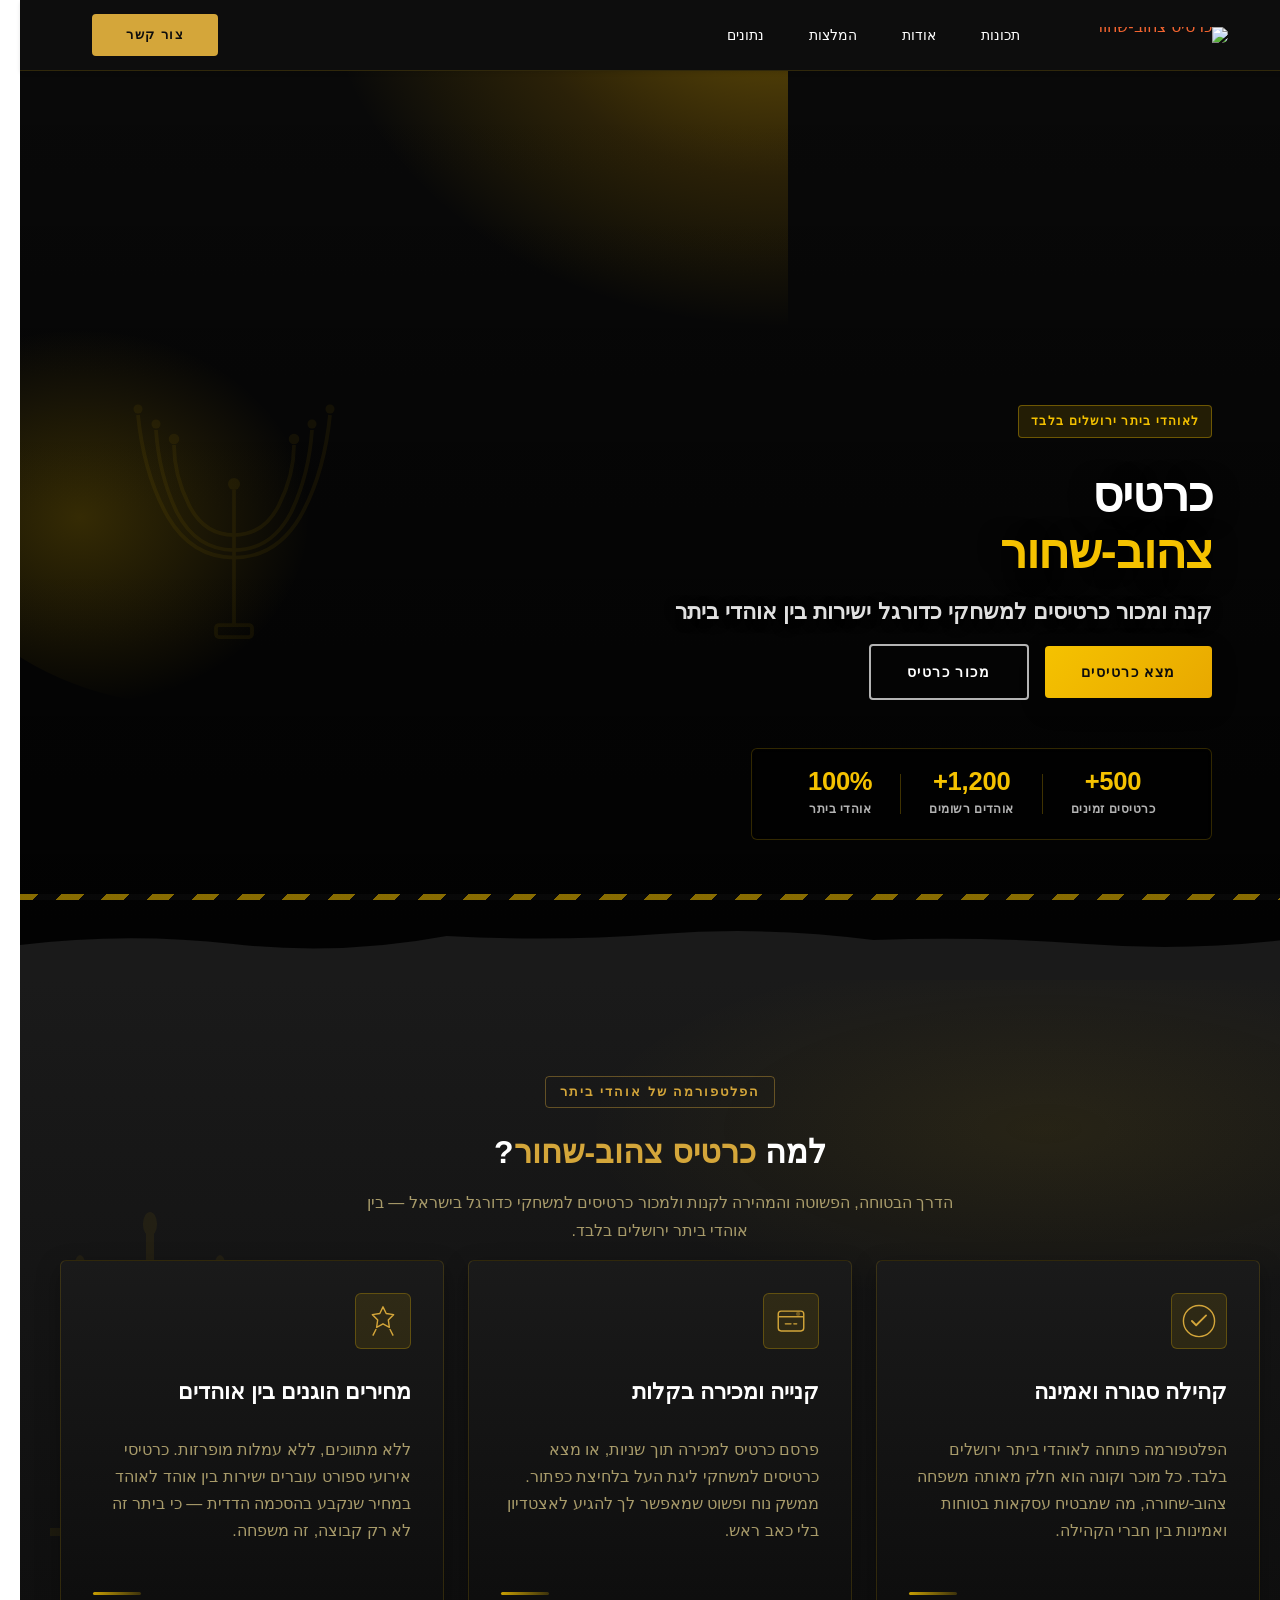
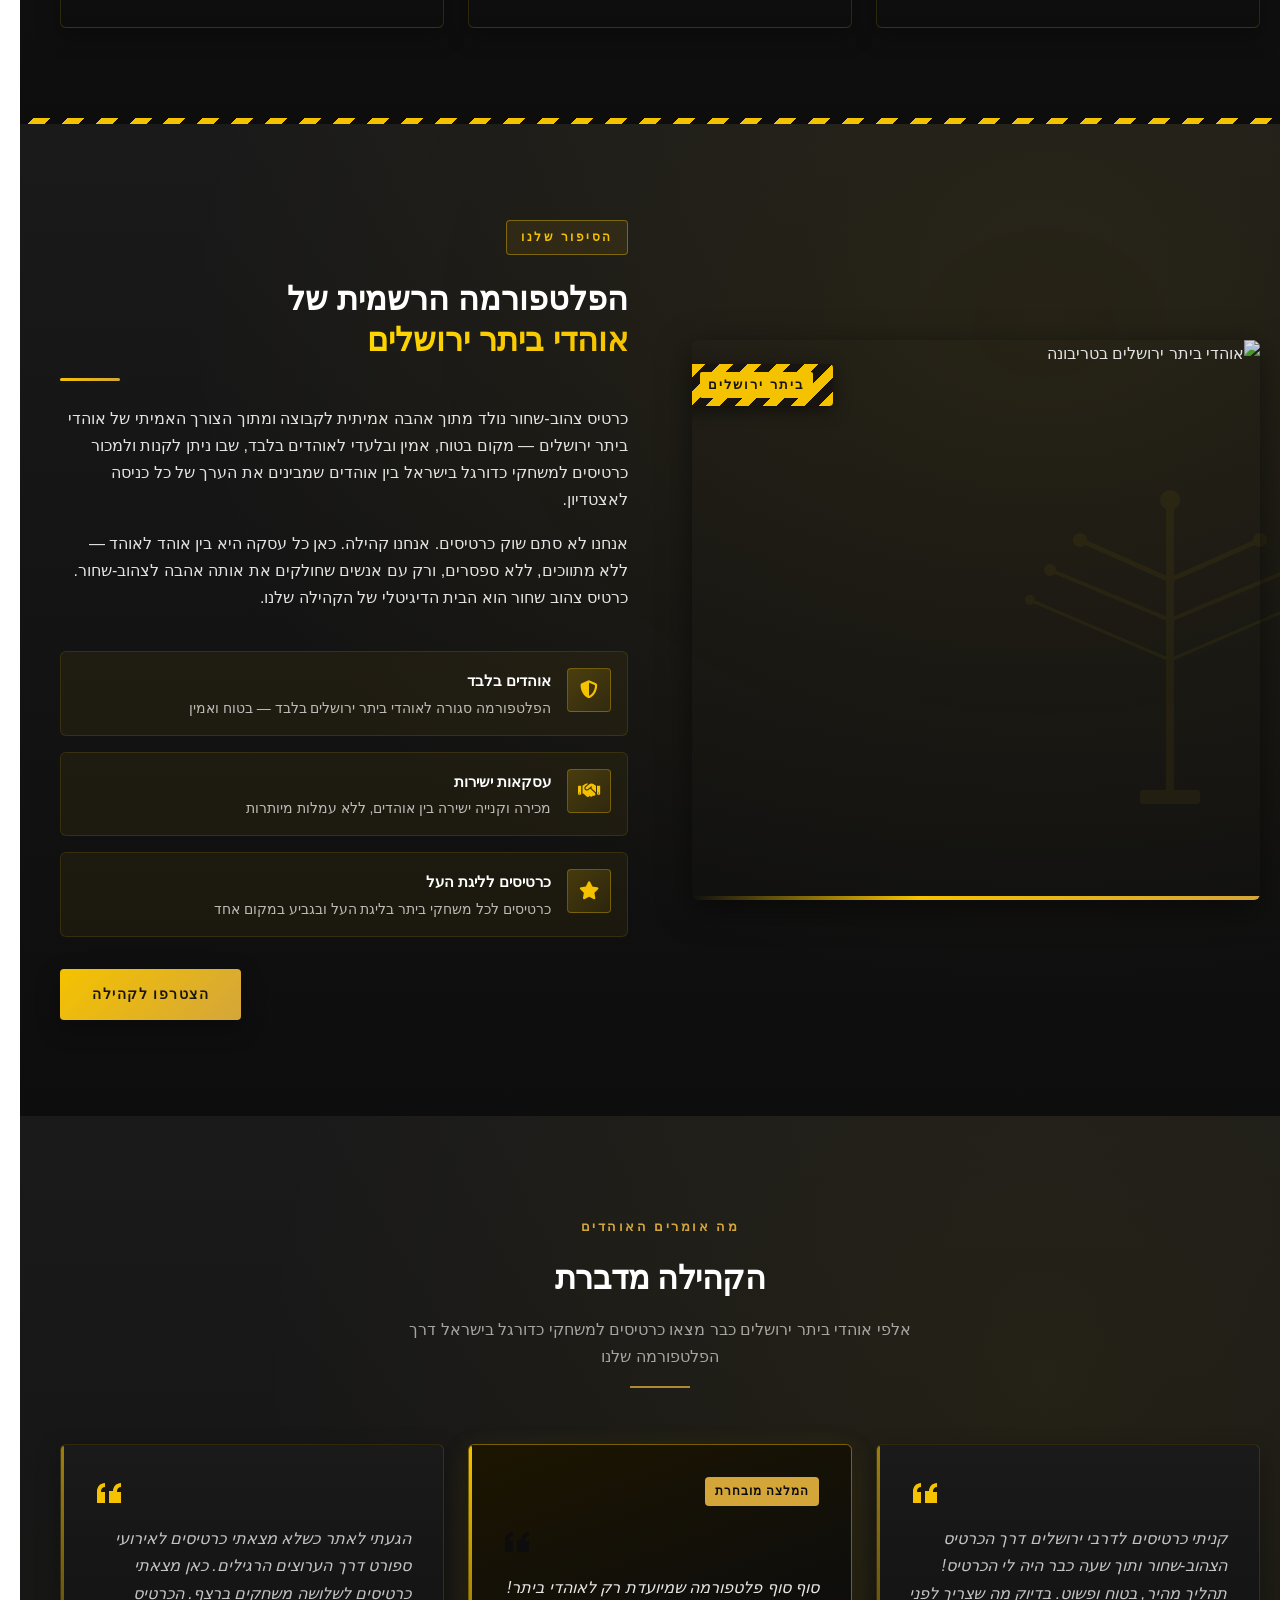
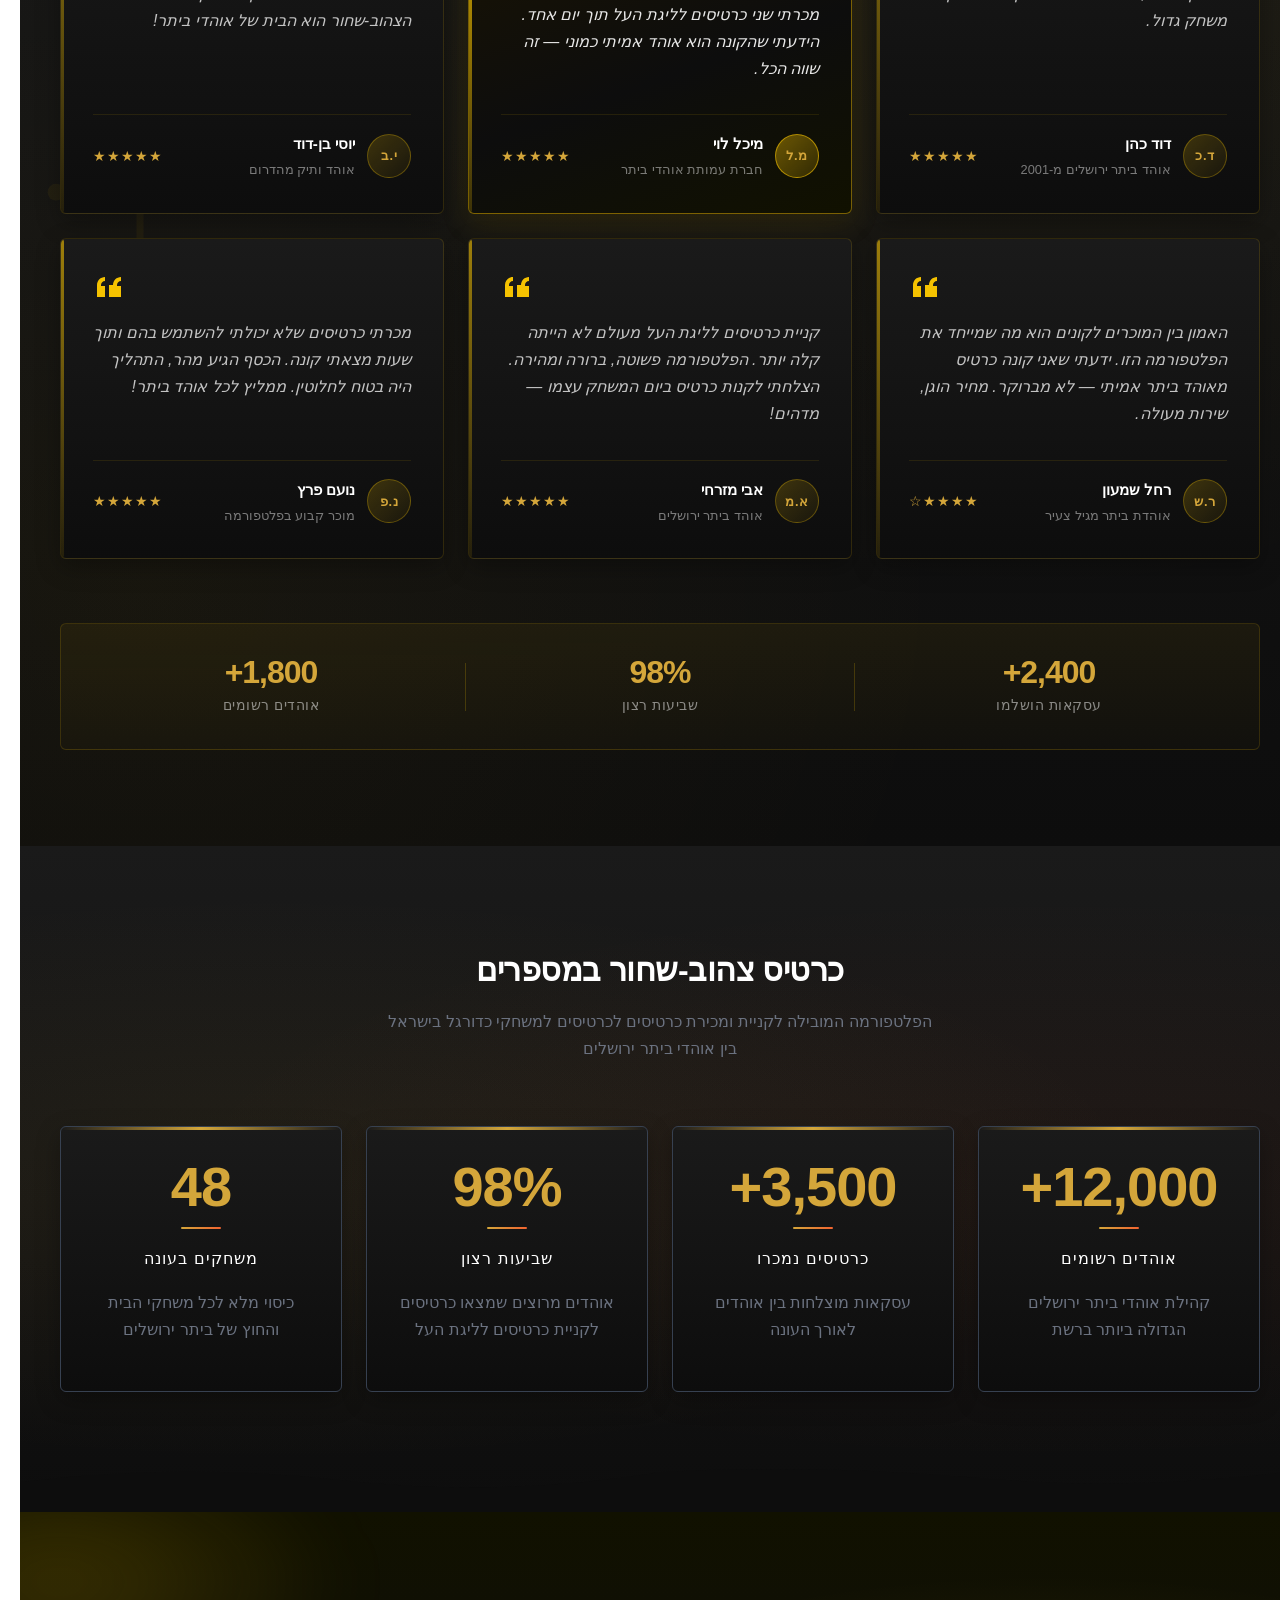
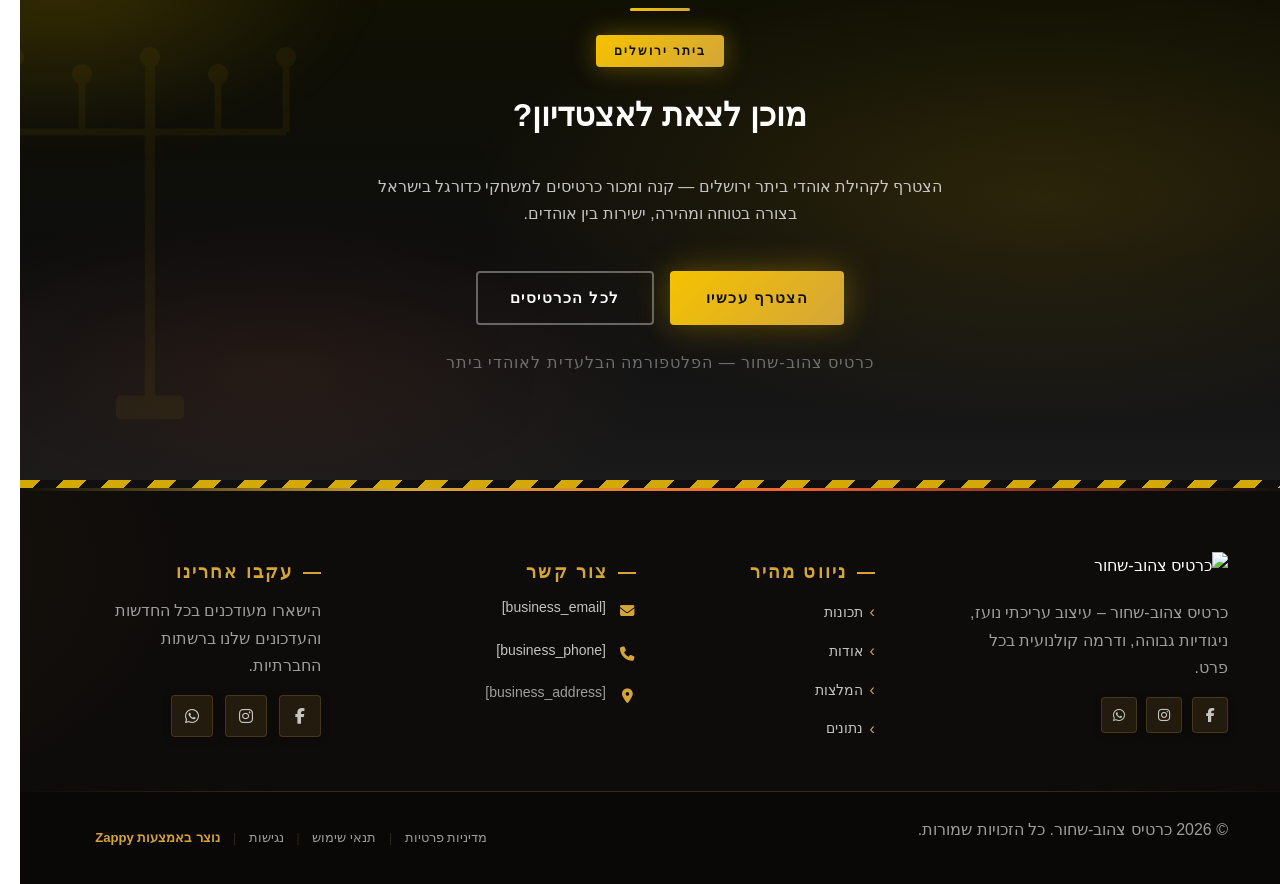
==== index.html @ 361d06b7 "Background sync: Progressive GitHub Sync" ====
<!DOCTYPE html>
<html lang="he" dir="rtl">
<head>
    <meta charset="UTF-8">
    <meta name="viewport" content="width=device-width, initial-scale=1.0">
    <meta name="robots" content="index, follow">
    <title>כרטיסים למשחקי כדורגל בישראל — כרטיס צהוב-שחור</title>
    <meta name="description" content="בנה אתר לאוהדי ביתר ירושלים בלבד שבוא הם יכולים למכור או לקנות כרטיסים בין אוהדי ביתר שונים">
    <meta name="keywords" content="כרטיסים למשחקי כדורגל בישראל, כרטיסים לאירועי ספורט, כרטיס צהוב שחור, קניית כרטיסים לליגת העל">
    
    <!-- Favicons -->
    <link rel="icon" type="image/x-icon" href="/assets/favicon.ico">
    <link rel="icon" type="image/png" sizes="16x16" href="/assets/favicon-16x16.png">
    <link rel="icon" type="image/png" sizes="32x32" href="/assets/favicon-32x32.png">
    <link rel="icon" type="image/png" sizes="48x48" href="/assets/favicon-48x48.png">
    <link rel="icon" type="image/png" sizes="192x192" href="/assets/favicon-192x192.png">
    <link rel="icon" type="image/png" sizes="512x512" href="/assets/favicon-512x512.png">
    <link rel="apple-touch-icon" href="/assets/apple-touch-icon.png">
    <!-- Zappy Analytics -->
<script>
(function() {
  'use strict';
  
  // Configuration
  var config = {
    websiteId: '9a029552-6ef3-43c3-bfa1-12ee7709a500',
    apiUrl: 'https://api.zappy5.com/api/analytics/track',
    sessionDuration: 30 * 60 * 1000, // 30 minutes
    visitorDuration: 30 * 24 * 60 * 60 * 1000, // 30 days
    trackPageViews: true,
    trackClicks: true,
    trackFormSubmissions: true
  };
  
  // Generate or retrieve persistent visitor ID (30 days)
  function getVisitorId() {
    var visitorKey = 'zappy_visitor_' + config.websiteId;
    var visitor = null;
    
    try {
      visitor = localStorage.getItem(visitorKey);
      if (visitor) {
        var visitorData = JSON.parse(visitor);
        var now = Date.now();
        
        // Check if visitor ID is still valid (30 days)
        if (now - visitorData.created < config.visitorDuration) {
          // Update last seen timestamp
          visitorData.lastSeen = now;
          localStorage.setItem(visitorKey, JSON.stringify(visitorData));
          return visitorData.id;
        }
      }
    } catch (e) {
      console.warn('Zappy Analytics: LocalStorage not available');
    }
    
    // Generate new visitor ID
    var newVisitorId = 'zv_' + Date.now() + '_' + Math.random().toString(36).substr(2, 9);
    
    try {
      localStorage.setItem(visitorKey, JSON.stringify({
        id: newVisitorId,
        created: Date.now(),
        lastSeen: Date.now()
      }));
    } catch (e) {
      // Continue without local storage
    }
    
    return newVisitorId;
  }
  
  // Generate or retrieve session ID (30 minutes)
  function getSessionId() {
    var sessionKey = 'zappy_session_' + config.websiteId;
    var session = null;
    
    try {
      session = sessionStorage.getItem(sessionKey);
      if (session) {
        var sessionData = JSON.parse(session);
        var now = Date.now();
        
        // Check if session is still valid
        if (now - sessionData.timestamp < config.sessionDuration) {
          // Update timestamp
          sessionData.timestamp = now;
          sessionStorage.setItem(sessionKey, JSON.stringify(sessionData));
          return sessionData.id;
        }
      }
    } catch (e) {
      console.warn('Zappy Analytics: SessionStorage not available');
    }
    
    // Generate new session ID
    var newSessionId = 'zs_' + Date.now() + '_' + Math.random().toString(36).substr(2, 9);
    
    try {
      sessionStorage.setItem(sessionKey, JSON.stringify({
        id: newSessionId,
        timestamp: Date.now()
      }));
    } catch (e) {
      // Continue without session storage
    }
    
    return newSessionId;
  }
  
  var visitorId = getVisitorId();
  var sessionId = getSessionId();
  
  // Track an event
  function trackEvent(eventType, data) {
    data = data || {};
    
    var eventData = {
      website_id: config.websiteId,
      event_type: eventType,
      page_path: window.location.pathname,
      referrer: document.referrer || 'direct',
      visitor_id: visitorId,
      session_id: sessionId,
      metadata: data
    };
    
    // Use sendBeacon if available (better for page unload events)
    if (navigator.sendBeacon) {
      var blob = new Blob([JSON.stringify(eventData)], { type: 'application/json' });
      navigator.sendBeacon(config.apiUrl, blob);
    } else {
      // Fallback to fetch
      fetch(config.apiUrl, {
        method: 'POST',
        headers: {
          'Content-Type': 'application/json'
        },
        body: JSON.stringify(eventData),
        keepalive: true
      }).catch(function(error) {
        console.warn('Zappy Analytics: Failed to track event', error);
      });
    }
  }
  
  // Track page view
  if (config.trackPageViews) {
    trackEvent('pageview', {
      title: document.title,
      url: window.location.href
    });
  }
  
  // Track clicks on important elements
  if (config.trackClicks) {
    document.addEventListener('click', function(e) {
      var target = e.target;
      
      // Track button clicks (counted as actions)
      if (target.tagName === 'BUTTON' || target.closest('button')) {
        var button = target.tagName === 'BUTTON' ? target : target.closest('button');
        trackEvent('click', {
          element: 'button',
          text: button.textContent.trim().substring(0, 100),
          id: button.id || null,
          class: button.className || null
        });
      }
      
      // Track link clicks (navigation - not counted as actions)
      else if (target.tagName === 'A' || target.closest('a')) {
        var link = target.tagName === 'A' ? target : target.closest('a');
        trackEvent('navigation', {
          element: 'link',
          text: link.textContent.trim().substring(0, 100),
          href: link.href,
          external: link.hostname !== window.location.hostname
        });
      }
    }, true);
  }
  
  // Track form submissions
  if (config.trackFormSubmissions) {
    document.addEventListener('submit', function(e) {
      var form = e.target;
      
      trackEvent('form_submit', {
        form_id: form.id || null,
        form_name: form.name || null,
        form_action: form.action || null,
        form_method: form.method || 'GET'
      });
    }, true);
  }
  
  // Track time on page (send on page unload)
  var pageLoadTime = Date.now();
  
  window.addEventListener('beforeunload', function() {
    var timeOnPage = Math.floor((Date.now() - pageLoadTime) / 1000); // in seconds
    
    trackEvent('page_unload', {
      time_on_page: timeOnPage,
      page_path: window.location.pathname
    });
  });
  
  // Expose tracking function globally for custom events
  window.zappyAnalytics = {
    track: trackEvent,
    getVisitorId: function() { return visitorId; },
    getSessionId: function() { return sessionId; }
  };
  
})();
</script>
<!-- End Zappy Analytics -->
    <meta property="og:title" content="כרטיסים למשחקי כדורגל בישראל — כרטיס צהוב-שחור">
    <meta property="og:description" content="בנה אתר לאוהדי ביתר ירושלים בלבד שבוא הם יכולים למכור או לקנות כרטיסים בין אוהדי ביתר שונים">
    <meta name="twitter:card" content="summary_large_image">
    <meta name="twitter:title" content="כרטיסים למשחקי כדורגל בישראל — כרטיס צהוב-שחור">
    <meta name="twitter:description" content="בנה אתר לאוהדי ביתר ירושלים בלבד שבוא הם יכולים למכור או לקנות כרטיסים בין אוהדי ביתר שונים">
    <meta property="og:type" content="website">
  <meta property="og:locale" content="he_IL">
  
  
  
  
  
  <link rel="stylesheet" href="https://cdnjs.cloudflare.com/ajax/libs/font-awesome/6.4.0/css/all.min.css">

    <!-- Favicons -->
    <link rel="icon" type="image/x-icon" href="/assets/favicon.ico">
    <link rel="icon" type="image/png" sizes="16x16" href="/assets/favicon-16x16.png">
    <link rel="icon" type="image/png" sizes="32x32" href="/assets/favicon-32x32.png">
    <link rel="icon" type="image/png" sizes="48x48" href="/assets/favicon-48x48.png">
    <link rel="icon" type="image/png" sizes="192x192" href="/assets/favicon-192x192.png">
    <link rel="icon" type="image/png" sizes="512x512" href="/assets/favicon-512x512.png">
    <link rel="apple-touch-icon" href="/assets/apple-touch-icon.png">
    <!-- Cookie Consent -->
    <link rel="stylesheet" href="https://cdn.jsdelivr.net/npm/vanilla-cookieconsent@3/dist/cookieconsent.css">
    <script src="https://cdn.jsdelivr.net/npm/vanilla-cookieconsent@3/dist/cookieconsent.umd.js"></script>
    <!-- Mickidum Accessibility Toolbar -->
    <script src="https://cdn.jsdelivr.net/gh/mickidum/acc_toolbar/acctoolbar/acctoolbar.min.js"></script>
    <link rel="stylesheet" href="/styles.css">

    <style id="zappy-dropdown-submenu-styles">
      /* ========== DESKTOP DROPDOWN SUBMENU STYLES ========== */
      /* Base styles for dropdown submenus - parent must be positioned */
      .nav-menu li:has(.sub-menu), nav li:has(.sub-menu), .navbar li:has(.sub-menu), #navMenu li:has(.sub-menu) { position: relative; }
      /* Submenu base - hidden by default */
      .nav-menu .sub-menu, nav .sub-menu, .navbar .sub-menu, #navMenu .sub-menu { display: block !important; position: absolute !important; top: 100%; left: 0; min-width: 220px; background: white; border-radius: 8px; box-shadow: 0 8px 25px rgba(0,0,0,0.15); padding: 8px 0; opacity: 0; visibility: hidden; transform: translateY(10px); transition: all 0.3s ease; z-index: 1000; list-style: none; pointer-events: none; }
      /* CRITICAL: Desktop hover styles to show dropdown */
      .nav-menu li:hover > .sub-menu, nav li:hover > .sub-menu, .navbar li:hover > .sub-menu, #navMenu li:hover > .sub-menu { opacity: 1 !important; visibility: visible !important; transform: translateY(0) !important; pointer-events: auto !important; }
      /* Submenu item styling */
      .sub-menu li { list-style: none; margin: 0; padding: 0; }
      .sub-menu a { display: block !important; padding: 10px 16px !important; color: var(--text-dark, #333) !important; font-weight: 500; text-decoration: none; white-space: nowrap; transition: background-color 0.2s; }
      .sub-menu .zappy-nav-child > a { padding-left: 28px !important; font-size: 0.9em !important; opacity: 0.85 !important; }
      [dir="rtl"] .sub-menu .zappy-nav-child > a, html[lang="he"] .sub-menu .zappy-nav-child > a, html[lang="ar"] .sub-menu .zappy-nav-child > a { padding-left: 10px !important; padding-right: 28px !important; }
      .sub-menu .zappy-nav-parent > a { font-weight: 600 !important; }
      .sub-menu a:hover { background-color: #f5f5f5; }
      /* RTL (Hebrew/Arabic) dropdown positioning */
      [dir="rtl"] .nav-menu .sub-menu, [dir="rtl"] nav .sub-menu, [dir="rtl"] .navbar .sub-menu, html[lang="he"] .nav-menu .sub-menu, html[lang="he"] nav .sub-menu, html[lang="he"] .navbar .sub-menu, html[lang="ar"] .nav-menu .sub-menu, html[lang="ar"] nav .sub-menu, html[lang="ar"] .navbar .sub-menu { left: auto !important; right: 0 !important; }
      /* Hide empty dropdown menus (exclude catalog sub-menus that use <a> children instead of <li>) */
      .sub-menu:empty, .sub-menu:not(:has(li:not(.zappy-hidden-menu-item))):not(:has(> a)), .sub-menu:not(:has(li)):not(:has(> a)) { display: none !important; opacity: 0 !important; visibility: hidden !important; pointer-events: none !important; }
      /* Desktop: show submenu on Menu Group hover */
      li:has(.menu-group-title):hover > .sub-menu { opacity: 1 !important; visibility: visible !important; transform: translateY(0) !important; pointer-events: auto !important; }
      /* Menu Group title styling */
      .nav-menu > li > .menu-group-title, #navMenu > li > .menu-group-title { display: inline-block; padding: 0.5rem 1rem; cursor: default; user-select: none; }
      
      /* ========== MOBILE SUBMENU STYLES ========== */
      @media (max-width: 768px) {
        .nav-menu .sub-menu, nav .sub-menu, .navbar .sub-menu, #navMenu .sub-menu { position: static !important; transform: none !important; box-shadow: none !important; background: transparent !important; max-height: 0; overflow: hidden; opacity: 0; visibility: hidden; transition: max-height 0.3s ease, opacity 0.3s ease; padding: 0 !important; border-radius: 0 !important; }
        .navbar .sub-menu.mobile-expanded, .nav-menu .sub-menu.mobile-expanded, #navMenu .sub-menu.mobile-expanded { max-height: none !important; overflow-y: visible !important; opacity: 1 !important; visibility: visible !important; padding: 8px 0 8px 16px !important; }
        [dir="rtl"] .sub-menu.mobile-expanded, html[lang="he"] .sub-menu.mobile-expanded { padding: 8px 16px 8px 0 !important; }
        /* Disable hover behavior on mobile */
        .nav-menu li:hover > .sub-menu, nav li:hover > .sub-menu, .navbar li:hover > .sub-menu, #navMenu li:hover > .sub-menu { opacity: 0; visibility: hidden; pointer-events: none; }
        .nav-menu li > .sub-menu.mobile-expanded, nav li > .sub-menu.mobile-expanded, .navbar li > .sub-menu.mobile-expanded, #navMenu li > .sub-menu.mobile-expanded { opacity: 1 !important; visibility: visible !important; pointer-events: auto !important; }
        .nav-menu li:has(.sub-menu), nav li:has(.sub-menu), .navbar li:has(.sub-menu), #navMenu li:has(.sub-menu) { display: flex !important; flex-wrap: wrap !important; align-items: center !important; position: relative !important; min-height: 44px !important; }
        .nav-menu li:has(.sub-menu) > a, nav li:has(.sub-menu) > a, .navbar li:has(.sub-menu) > a, #navMenu li:has(.sub-menu) > a { flex: 1 !important; min-width: 0 !important; }
        .nav-menu li:has(.sub-menu) > .menu-group-title, nav li:has(.sub-menu) > .menu-group-title, .navbar li:has(.sub-menu) > .menu-group-title, #navMenu li:has(.sub-menu) > .menu-group-title { flex: 1 !important; min-width: 0 !important; padding: 0 !important; line-height: inherit !important; }
        .nav-menu li:has(.sub-menu) > .sub-menu, nav li:has(.sub-menu) > .sub-menu, .navbar li:has(.sub-menu) > .sub-menu, #navMenu li:has(.sub-menu) > .sub-menu { flex-basis: 100% !important; width: 100% !important; }
        .nav-menu li:has(.sub-menu) > a [class*="chevron"], .nav-menu li:has(.sub-menu) > a [class*="arrow"], .nav-menu li:has(.sub-menu) > a .fa-chevron-down, .nav-menu li:has(.sub-menu) > a .fa-angle-down, nav li:has(.sub-menu) > a [class*="chevron"], nav li:has(.sub-menu) > a [class*="arrow"], #navMenu li:has(.sub-menu) > a [class*="chevron"], #navMenu li:has(.sub-menu) > a [class*="arrow"] { display: none !important; visibility: hidden !important; }
        .mobile-submenu-toggle { display: flex !important; align-items: center !important; justify-content: center !important; width: 44px !important; height: auto !important; background: transparent !important; border: none !important; cursor: pointer !important; color: var(--text-dark) !important; position: static !important; flex-shrink: 0 !important; align-self: stretch !important; z-index: 2 !important; padding: 0 !important; margin: 0 !important; }
        .mobile-submenu-toggle::after { content: '' !important; width: 0 !important; height: 0 !important; border-left: 6px solid transparent !important; border-right: 6px solid transparent !important; border-top: 7px solid currentColor !important; transition: transform 0.3s ease !important; }
        .mobile-submenu-toggle.expanded::after { transform: rotate(180deg) !important; }
        .sub-menu a { padding: 10px 0 !important; display: block !important; color: var(--text-dark) !important; white-space: normal !important; }
        .sub-menu .zappy-nav-child > a { padding-left: 28px !important; font-size: 0.9em !important; opacity: 0.85 !important; }
        [dir="rtl"] .sub-menu .zappy-nav-child > a, html[lang="he"] .sub-menu .zappy-nav-child > a, html[lang="ar"] .sub-menu .zappy-nav-child > a { padding-left: 0 !important; padding-right: 28px !important; }
        .sub-menu .zappy-nav-parent > a { font-weight: 600 !important; }
        .nav-menu.active, #navMenu.active { max-width: 100vw !important; overflow-x: hidden !important; box-sizing: border-box !important; }
        .navbar .sub-menu li a, nav.navbar .sub-menu li a, .zappy-products-dropdown .sub-menu a { color: var(--text-dark) !important; }
      }
      @media (min-width: 769px) { .mobile-submenu-toggle { display: none !important; } }
    </style>

    <style id="mobile-lang-menu-deployed-css">
    @media (max-width: 768px) {
      .lang-switcher,
      .nav-cta-container .lang-switcher,
      .nav-container .lang-switcher,
      .navbar .lang-switcher,
      .navbar .nav-cta-container .lang-switcher,
      .nav-icons-left .lang-switcher,
      .nav-ecommerce-icons .lang-switcher { display: none !important; }
      .mobile-lang-menu { width: 100%; border-top: 1px solid rgba(128,128,128,0.2); padding: 8px 0 0 0; margin-top: 8px; }
      .mobile-lang-toggle { display: flex !important; align-items: center; justify-content: space-between; width: 100%; padding: 12px 16px; background: none; border: none; cursor: pointer; font-size: 15px; color: inherit; font-family: inherit; }
      .mobile-lang-toggle::after { content: ''; display: inline-block; width: 8px; height: 8px; border-right: 2px solid currentColor; border-bottom: 2px solid currentColor; transform: rotate(45deg); transition: transform 0.3s ease; margin-left: 8px; }
      .mobile-lang-toggle.expanded::after { transform: rotate(-135deg); }
      .mobile-lang-options { max-height: 0; overflow: hidden; transition: max-height 0.3s ease; }
      .mobile-lang-options.expanded { max-height: 300px; }
      .mobile-lang-option { display: flex !important; align-items: center; gap: 10px; padding: 10px 24px; text-decoration: none; color: inherit; font-size: 14px; font-family: inherit; }
      .mobile-lang-option:hover { background: rgba(128,128,128,0.1); }
      .mobile-lang-option.active { font-weight: 600; opacity: 0.7; pointer-events: none; }
      .mobile-lang-option img { width: 20px; height: 20px; border-radius: 50%; }
    }
    @media (min-width: 769px) {
      .mobile-lang-menu { display: none !important; }
    }
    </style>

    <style id="zappy-widget-visibility">
      #mic-access-tool-general-button, .mic-access-tool-general-button,
      #mic-init-access-tool .mic-access-tool-general-button, #mic-init-access-tool #mic-access-tool-general-button,
      ._access-icon, #mic-access-tool-box, .mic-access-tool-box,
      #mic-init-access-tool #mic-access-tool-box, div[id*="mic-access-tool-box"], ._access-menu {
        display: none !important; visibility: hidden !important; opacity: 0 !important; pointer-events: none !important;
      }
    </style>
</head>
<body>

  <nav class="navbar" dir="rtl">
  <button class="mobile-toggle" id="mobileToggle" aria-label="Menu">
    <svg class="hamburger-icon" width="24" height="24" viewBox="0 0 24 24" fill="none">
      <path d="M3 12h18M3 6h18M3 18h18" stroke="currentColor" stroke-width="2" stroke-linecap="round"></path>
    </svg>
    <svg class="close-icon" width="24" height="24" viewBox="0 0 24 24" fill="none" style="display: none;">
      <path d="M18 6L6 18M6 6l12 12" stroke="currentColor" stroke-width="2" stroke-linecap="round"></path>
    </svg>
  </button>

  <button class="phone-header-btn" data-phone="[business_phone]" aria-label="Call">
    <svg width="20" height="20" viewBox="0 0 24 24" fill="currentColor">
      <path d="M22 16.92v3a2 2 0 0 1-2.18 2 19.79 19.79 0 0 1-8.63-3.07 19.5 19.5 0 0 1-6-6 19.79 19.79 0 0 1-3.07-8.67A2 2 0 0 1 4.11 2h3a2 2 0 0 1 2 1.72 12.84 12.84 0 0 0 .7 2.81 2 2 0 0 1-.45 2.11L8.09 9.91a16 16 0 0 0 6 6l1.27-1.27a2 2 0 0 1 2.11-.45 12.84 12.84 0 0 0 2.81.7A2 2 0 0 1 22 16.92z"></path>
    </svg>
  </button>

  <div class="nav-container">
    <div class="nav-right-group"><div class="nav-brand">
      <a href="/" class="logo-link">
        <img src="/assets/general-logo.webp" alt="כרטיס צהוב-שחור" class="logo">
      </a>
    </div><ul class="nav-menu" id="navMenu"><li><a href="#features">תכונות</a></li><li><a href="#about">אודות</a></li><li><a href="#testimonials">המלצות</a></li><li><a href="#stats">נתונים</a></li></ul></div>

    

    <div class="nav-cta-container">
      <a href="#cta" class="nav-cta-btn">צור קשר</a>
    </div>
  </div>
</nav>
<script>

// Navbar Mobile Menu Toggle and Contrast Fix
(function() {
  // Use 'load' event instead of 'DOMContentLoaded' to ensure we run AFTER all other scripts
  window.addEventListener('load', function() {
    
    // FIX MOBILE BUTTON CONTRAST
    // Detect navbar background color and apply contrasting color to mobile buttons
    const navbar = document.querySelector('.navbar, nav, header');
    if (!navbar) {
      console.log('[Navbar] Navbar element not found');
      return;
    }
    
    // DECLARE VARIABLES EARLY to avoid Temporal Dead Zone errors
    // These are used in multiple places below
    let mobileToggle = document.getElementById('mobileToggle') ||
                       document.querySelector('.mobile-toggle') ||
                       document.querySelector('.hamburger') ||
                       document.querySelector('.hamburger-menu') ||
                       document.querySelector('.menu-toggle') ||
                       document.querySelector('.burger-menu') ||
                       document.querySelector('[aria-label="Menu"]') ||
                       document.querySelector('[aria-label="תפריט"]');
    
    const phoneBtn = document.querySelector('.phone-header-btn');
    
    const computedStyle = window.getComputedStyle(navbar);
    let bgColor = computedStyle.backgroundColor;
    
    console.log('[Navbar] Initial navbar background:', bgColor);
    
    // Check if background is transparent or rgba with 0 alpha
    const isTransparent = bgColor === 'transparent' || 
                         bgColor === 'rgba(0, 0, 0, 0)' ||
                         (bgColor.startsWith('rgba') && bgColor.includes(', 0)'));
    
    if (isTransparent) {
      // Check for background-image or gradient
      const bgImage = computedStyle.backgroundImage;
      if (bgImage && bgImage !== 'none') {
        console.log('[Navbar] Navbar has background image/gradient, using dark text');
        bgColor = 'rgb(240, 240, 240)'; // Assume light background
      } else {
        // Transparent navbar - check body background
        const bodyBg = window.getComputedStyle(document.body).backgroundColor;
        console.log('[Navbar] Navbar transparent, using body background:', bodyBg);
        bgColor = bodyBg;
      }
    }
    
    // Calculate luminance to determine if background is light or dark
    const rgb = bgColor.match(/\d+/g);
    if (rgb && rgb.length >= 3) {
      const r = parseInt(rgb[0]);
      const g = parseInt(rgb[1]);
      const b = parseInt(rgb[2]);
      const luminance = (0.299 * r + 0.587 * g + 0.114 * b) / 255;
      
      // Mobile button colors are set by Claude's AI-generated CSS (same as .nav-menu a)
      // No dynamic color overrides needed - colors come from the generated navbar CSS
      console.log('[Navbar] Mobile button colors preserved from Claude CSS (luminance:', luminance.toFixed(2) + ')');
      
      // FIX ICON SIZES - Ensure SVGs are properly sized and visible
      // INJECT CRITICAL CSS TO OVERRIDE ANY CONFLICTING RULES
      const criticalCSS = document.createElement('style');
      criticalCSS.id = 'zappy-mobile-nav-fix';
      const htmlLang = document.documentElement.lang || 'en';
      const htmlDir = document.documentElement.dir || 'ltr';
      // Check both dir attribute AND lang for RTL detection
      // dir="rtl" is the most reliable indicator
      const isRTL = htmlDir === 'rtl' || htmlLang === 'he' || htmlLang === 'ar';
      
      criticalCSS.textContent = `
        /* Hide mobile buttons on desktop, show only on mobile */
        @media (min-width: 769px) {
          .mobile-toggle,
          .phone-header-btn {
            display: none !important;
          }
        }
        
        /* Show and position mobile buttons correctly on mobile */
        @media (max-width: 768px) {
          .mobile-toggle,
          .phone-header-btn {
            position: absolute !important;
            top: 50% !important;
            transform: translateY(-50%) !important;
            z-index: 1001 !important;
            display: flex !important;
            align-items: center !important;
            justify-content: center !important;
            width: 36px !important;
            height: 36px !important;
            border-radius: 50% !important;
            border: none !important;
            cursor: pointer !important;
            padding: 6px !important;
            background: none !important;
            color: var(--nav-text, var(--text-dark)) !important;
          }
          
          /* LTR positioning (default): hamburger LEFT, phone RIGHT */
          html:not([dir="rtl"]):not([lang="he"]):not([lang="ar"]) .mobile-toggle,
          html[dir="ltr"] .mobile-toggle {
            left: 12px !important;
            right: auto !important;
          }
          html:not([dir="rtl"]):not([lang="he"]):not([lang="ar"]) .phone-header-btn,
          html[dir="ltr"] .phone-header-btn {
            right: 12px !important;
            left: auto !important;
          }
          
          /* RTL positioning: hamburger RIGHT, phone LEFT */
          html[dir="rtl"] .mobile-toggle,
          html[lang="he"] .mobile-toggle,
          html[lang="ar"] .mobile-toggle {
            right: 12px !important;
            left: auto !important;
          }
          html[dir="rtl"] .phone-header-btn,
          html[lang="he"] .phone-header-btn,
          html[lang="ar"] .phone-header-btn {
            left: 12px !important;
            right: auto !important;
          }
          
          /* CRITICAL: Ensure nav-container has min-height on mobile */
          /* All children are positioned absolutely/fixed on mobile, so height:auto collapses to 0 */
          .nav-container {
            min-height: 70px !important;
            position: relative !important;
          }
          
          /* Ensure SVG icons are properly sized and inherit color */
          .mobile-toggle svg,
          .phone-header-btn svg {
            width: 24px !important;
            height: 24px !important;
            /* Don't force display - let JavaScript control hamburger/close toggle */
          }
          
          /* Reset nav-cta-container on mobile - remove desktop box-shadow/padding */
          /* that creates a visible ghost box when CTA button is hidden */
          .nav-cta-container {
            box-shadow: none !important;
            padding: 0 !important;
          }
          
          /* Hide nav-cta-container entirely on mobile when there's no lang-switcher */
          /* (only the CTA button is inside, and it's hidden on mobile) */
          .nav-cta-container:not(:has(.lang-switcher)) {
            display: none !important;
          }
          
          /* CRITICAL: Prevent hero image fade gradient from bleeding over headline text */
          /* The .image-fade-gradient has bottom: -30px (extends below parent) */
          /* On mobile stacked layout, this overlaps the h1 text below the image */
          .hero-image-column {
            overflow: hidden !important;
          }
          .image-fade-gradient {
            bottom: 0 !important;
          }
          
          /* Hide desktop language switcher on mobile - hamburger menu handles it */
          /* High specificity to override stored CSS */
          .lang-switcher,
          .nav-cta-container .lang-switcher,
          .nav-container .lang-switcher,
          .navbar .lang-switcher,
          .navbar .nav-cta-container .lang-switcher {
            display: none !important;
          }
        }
      `;
      
      // Remove existing fix if present and inject new one
      const existing = document.getElementById('zappy-mobile-nav-fix');
      if (existing) existing.remove();
      document.head.appendChild(criticalCSS);
      
      console.log('[Navbar] Critical CSS injected for mobile nav positioning');
      
      // ONLY apply inline positioning styles on mobile viewport
      // On desktop, the CSS handles hiding these buttons with display: none
      // Inline styles were breaking desktop layout by overriding CSS
      const isMobileViewport = window.innerWidth <= 768;
      
      if (mobileToggle) {
        // Icon sizing applies to all viewports for consistency
        const hamburgerIcon = mobileToggle.querySelector('.hamburger-icon');
        const closeIcon = mobileToggle.querySelector('.close-icon');
        
        if (hamburgerIcon) {
          hamburgerIcon.style.setProperty('width', '24px', 'important');
          hamburgerIcon.style.setProperty('height', '24px', 'important');
          hamburgerIcon.style.setProperty('display', 'block', 'important'); // Show hamburger by default
        }
        if (closeIcon) {
          closeIcon.style.setProperty('width', '24px', 'important');
          closeIcon.style.setProperty('height', '24px', 'important');
          closeIcon.style.setProperty('display', 'none', 'important'); // Hide close icon by default
        }
        
        // ONLY set positioning inline styles on mobile
        if (isMobileViewport) {
          mobileToggle.style.setProperty('position', 'absolute', 'important');
          mobileToggle.style.setProperty('top', '50%', 'important');
          mobileToggle.style.setProperty('transform', 'translateY(-50%)', 'important');
          mobileToggle.style.setProperty('z-index', '1001', 'important');
          
          // Clear any inline left/right so CSS can take over based on html[dir]
          mobileToggle.style.removeProperty('left');
          mobileToggle.style.removeProperty('right');
          
          console.log('[Navbar] Mobile toggle positioning applied (mobile viewport)');
        } else {
          // On desktop, clear any positioning styles to let CSS handle it
          mobileToggle.style.removeProperty('position');
          mobileToggle.style.removeProperty('top');
          mobileToggle.style.removeProperty('transform');
          mobileToggle.style.removeProperty('z-index');
          mobileToggle.style.removeProperty('left');
          mobileToggle.style.removeProperty('right');
          console.log('[Navbar] Desktop viewport - cleared mobile toggle inline positioning');
        }
      }
      
      if (phoneBtn) {
        // Icon sizing applies to all viewports
        const phoneIcon = phoneBtn.querySelector('svg');
        if (phoneIcon) {
          phoneIcon.style.width = '24px';
          phoneIcon.style.height = '24px';
          phoneIcon.setAttribute('width', '24');
          phoneIcon.setAttribute('height', '24');
        }
        
        // ONLY set positioning inline styles on mobile
        if (isMobileViewport) {
          phoneBtn.style.setProperty('position', 'absolute', 'important');
          phoneBtn.style.setProperty('top', '50%', 'important');
          phoneBtn.style.setProperty('transform', 'translateY(-50%)', 'important');
          phoneBtn.style.setProperty('z-index', '1001', 'important');
          
          // Clear any inline left/right so CSS can take over based on html[dir]
          phoneBtn.style.removeProperty('left');
          phoneBtn.style.removeProperty('right');
          
          console.log('[Navbar] Phone button positioning applied (mobile viewport)');
        } else {
          // On desktop, clear any positioning styles to let CSS handle it
          phoneBtn.style.removeProperty('position');
          phoneBtn.style.removeProperty('top');
          phoneBtn.style.removeProperty('transform');
          phoneBtn.style.removeProperty('z-index');
          phoneBtn.style.removeProperty('left');
          phoneBtn.style.removeProperty('right');
          console.log('[Navbar] Desktop viewport - cleared phone button inline positioning');
        }
      }
    } else {
      console.log('[Navbar] Could not parse background color:', bgColor);
    }
    
    // MOBILE MENU TOGGLE
    // Re-query in case DOM changed (mobileToggle already declared at top of function)
    mobileToggle = document.getElementById('mobileToggle') ||
                   document.querySelector('.mobile-toggle') ||
                   document.querySelector('.hamburger') ||
                   document.querySelector('.hamburger-menu') ||
                   document.querySelector('.menu-toggle') ||
                   document.querySelector('.burger-menu') ||
                   document.querySelector('[aria-label="Menu"]') ||
                   document.querySelector('[aria-label="תפריט"]');
    
    // EXPANDED SEARCH: Find nav menu by ID or class
    const navMenu = document.getElementById('navMenu') ||
                  document.querySelector('.nav-menu') ||
                  document.querySelector('.nav-links') ||
                  document.querySelector('nav ul:not(.submenu)');
    
    if (!mobileToggle || !navMenu) {
      console.log('[Navbar] Mobile toggle or menu not found:', { toggle: !!mobileToggle, menu: !!navMenu });
      return;
    }
    
    // Ensure navMenu has ID for CSS targeting
    if (!navMenu.id) {
      navMenu.id = 'navMenu';
    }
    
    console.log('[Navbar] Initializing mobile menu...');
    
    // Remove any existing event listeners by cloning the button
    const newToggle = mobileToggle.cloneNode(true);
    mobileToggle.parentNode.replaceChild(newToggle, mobileToggle);
    
    // Toggle menu on button click - use newToggle now
    newToggle.addEventListener('click', function(e) {
      e.preventDefault();
      e.stopPropagation();
      
      const hamburgerIcon = this.querySelector('.hamburger-icon');
      const closeIcon = this.querySelector('.close-icon');
      const isActive = navMenu.classList.contains('active');
      
      if (isActive) {
        // Close menu
        navMenu.classList.remove('active');
        if (hamburgerIcon) hamburgerIcon.style.setProperty('display', 'block', 'important');
        if (closeIcon) closeIcon.style.setProperty('display', 'none', 'important');
        document.body.style.overflow = '';
        console.log('[Navbar] Menu closed');
      } else {
        // Open menu
        navMenu.classList.add('active');
        if (hamburgerIcon) hamburgerIcon.style.setProperty('display', 'none', 'important');
        if (closeIcon) closeIcon.style.setProperty('display', 'block', 'important');
        document.body.style.overflow = 'hidden';
        console.log('[Navbar] Menu opened');
      }
    });
    
    // Close menu when clicking nav links (but NOT dropdown toggles)
    const navLinks = navMenu.querySelectorAll('a');
    navLinks.forEach(function(link) {
      link.addEventListener('click', function() {
        // Don't close if it's a dropdown child (unless it's a real navigation link)
        if (this.getAttribute('href') === '#') return;
        
        const hamburgerIcon = newToggle.querySelector('.hamburger-icon');
        const closeIcon = newToggle.querySelector('.close-icon');
        
        navMenu.classList.remove('active');
        if (hamburgerIcon) hamburgerIcon.style.setProperty('display', 'block', 'important');
        if (closeIcon) closeIcon.style.setProperty('display', 'none', 'important');
        document.body.style.overflow = '';
        console.log('[Navbar] Menu closed (link clicked)');
      });
    });
    
    // DROPDOWN MENU TOGGLE (for mobile and touch devices)
    var dropdownToggles = navMenu.querySelectorAll('.dropdown-toggle');
    dropdownToggles.forEach(function(toggle) {
      toggle.addEventListener('click', function(e) {
        e.preventDefault();
        e.stopPropagation();
        var parent = this.closest('.nav-dropdown');
        if (!parent) return;
        
        // Close other open dropdowns at the same level
        var siblings = parent.parentNode.querySelectorAll('.nav-dropdown.open');
        siblings.forEach(function(sib) {
          if (sib !== parent) sib.classList.remove('open');
        });
        
        parent.classList.toggle('open');
        console.log('[Navbar] Dropdown toggled:', parent.classList.contains('open') ? 'open' : 'closed');
      });
    });
    
    // Close dropdowns when clicking outside
    document.addEventListener('click', function(e) {
      if (!e.target.closest('.nav-dropdown')) {
        var openDropdowns = document.querySelectorAll('.nav-dropdown.open');
        openDropdowns.forEach(function(dd) { dd.classList.remove('open'); });
      }
    });
    
    console.log('[Navbar] Dropdown handlers initialized for ' + dropdownToggles.length + ' dropdowns');
    
    // Phone button functionality (phoneBtn already declared at top of function)
    if (phoneBtn) {
      phoneBtn.addEventListener('click', function() {
        // Get phone number from placeholder in page or use default
        const phoneLinks = document.querySelectorAll('a[href^="tel:"]');
        const phoneNumber = phoneLinks.length > 0 
          ? phoneLinks[0].getAttribute('href').replace('tel:', '')
          : '[business_phone]';
        
        window.location.href = 'tel:' + phoneNumber;
        console.log('[Navbar] Phone button clicked');
      });
    }
    
    console.log('[Navbar] Mobile menu initialized successfully');
    
    // === WHATSAPP BUTTON VISIBILITY FIX ===
    // Ensure WhatsApp floating button is hidden on desktop and visible on mobile
    // IMPORTANT: Only target the floating button by its class, NOT generic wa.me links
    const handleWhatsAppVisibility = function() {
      const whatsappBtn = document.querySelector('.whatsapp-float');
      if (whatsappBtn) {
        const isDesktop = window.innerWidth >= 769;
        if (isDesktop) {
          whatsappBtn.style.setProperty('display', 'none', 'important');
          whatsappBtn.style.setProperty('visibility', 'hidden', 'important');
          whatsappBtn.style.setProperty('opacity', '0', 'important');
          whatsappBtn.style.setProperty('pointer-events', 'none', 'important');
          console.log('[WhatsApp] Button hidden on desktop');
        } else {
          whatsappBtn.style.removeProperty('display');
          whatsappBtn.style.removeProperty('visibility');
          whatsappBtn.style.removeProperty('opacity');
          whatsappBtn.style.removeProperty('pointer-events');
          console.log('[WhatsApp] Button visible on mobile');
        }
      }
    };
    
    // Run on load
    handleWhatsAppVisibility();
    
    // Run on resize with debouncing
    let resizeTimer;
    window.addEventListener('resize', function() {
      clearTimeout(resizeTimer);
      resizeTimer = setTimeout(handleWhatsAppVisibility, 100);
    });
  });
})();

</script>
  
  <main>
    <section class="index-hero-section" data-layout-spec="בית-hero" dir="rtl" data-hero-type="fullscreen-scrim">
  <!-- Background Image Layer -->
  <div class="index-hero-bg" aria-hidden="true">
    <img data-hero-bg="true" data-placeholder="index-hero-image-1" data-context="Epic Beitar Jerusalem football match atmosphere: packed stadium with yellow and black scarves waving, dramatic floodlights cutting through smoke, golden confetti falling, passionate fans in yellow jerseys cheering in the stands, cinematic wide angle shot, high contrast dramatic lighting, yellow smoke filling the air above the crowd" width="1200" height="700" src="/assets/site-index-hero-image-1.webp" alt="אוהדי ביתר ירושלים באצטדיון">
  </div>

  <!-- Scrim Overlay -->
  <div class="index-hero-scrim" aria-hidden="true"></div>

  <!-- Gold Smoke Decorative Motif -->
  <div class="index-hero-smoke-motif" aria-hidden="true">
    <svg data-no-icon-edit="true" aria-hidden="true" viewBox="0 0 800 600" xmlns="http://www.w3.org/2000/svg" preserveAspectRatio="xMidYMid slice">
      <defs>
        <radialGradient id="smokeGold1" cx="70%" cy="20%" r="55%">
          <stop offset="0%" stop-color="#F5C200" stop-opacity="0.45"></stop>
          <stop offset="60%" stop-color="#E8A800" stop-opacity="0.15"></stop>
          <stop offset="100%" stop-color="#F5C200" stop-opacity="0"></stop>
        </radialGradient>
        <radialGradient id="smokeGold2" cx="30%" cy="60%" r="40%">
          <stop offset="0%" stop-color="#F5C200" stop-opacity="0.2"></stop>
          <stop offset="100%" stop-color="#F5C200" stop-opacity="0"></stop>
        </radialGradient>
      </defs>
      <ellipse cx="560" cy="120" rx="320" ry="260" fill="url(#smokeGold1)"></ellipse>
      <ellipse cx="240" cy="360" rx="220" ry="180" fill="url(#smokeGold2)"></ellipse>
    </svg>
  </div>

  <!-- Menorah Watermark -->
  <div class="index-hero-menorah-watermark" aria-hidden="true">
    <svg data-no-icon-edit="true" aria-hidden="true" viewBox="0 0 200 220" xmlns="http://www.w3.org/2000/svg" fill="none">
      <!-- Base -->
      <rect x="88" y="200" width="24" height="8" rx="2" stroke="#F5C200" stroke-width="2.5"></rect>
      <!-- Stem -->
      <line x1="100" y1="200" x2="100" y2="110" stroke="#F5C200" stroke-width="2.5"></line>
      <!-- Arms -->
      <path d="M100,140 Q80,140 70,120 Q60,100 60,80" stroke="#F5C200" stroke-width="2.5" fill="none"></path>
      <path d="M100,140 Q120,140 130,120 Q140,100 140,80" stroke="#F5C200" stroke-width="2.5" fill="none"></path>
      <path d="M100,150 Q75,150 62,125 Q50,100 48,70" stroke="#F5C200" stroke-width="2.5" fill="none"></path>
      <path d="M100,150 Q125,150 138,125 Q150,100 152,70" stroke="#F5C200" stroke-width="2.5" fill="none"></path>
      <path d="M100,155 Q72,155 56,128 Q40,100 36,60" stroke="#F5C200" stroke-width="2.5" fill="none"></path>
      <path d="M100,155 Q128,155 144,128 Q160,100 164,60" stroke="#F5C200" stroke-width="2.5" fill="none"></path>
      <!-- Flames / Tops -->
      <circle cx="100" cy="106" r="4" fill="#F5C200"></circle>
      <circle cx="60" cy="76" r="3.5" fill="#F5C200"></circle>
      <circle cx="140" cy="76" r="3.5" fill="#F5C200"></circle>
      <circle cx="48" cy="66" r="3" fill="#F5C200"></circle>
      <circle cx="152" cy="66" r="3" fill="#F5C200"></circle>
      <circle cx="36" cy="56" r="3" fill="#F5C200"></circle>
      <circle cx="164" cy="56" r="3" fill="#F5C200"></circle>
    </svg>
  </div>

  <!-- Main Content -->
  <div class="index-hero-container">
    <div class="index-hero-content">
      <!-- Label -->
      <span class="index-hero-label">לאוהדי ביתר ירושלים בלבד</span>

      <!-- Main Headline -->
      <h1 class="index-hero-title">כרטיס<br><span class="index-hero-title-accent">צהוב-שחור</span></h1>

      <!-- Subtitle -->
      <h3 class="index-hero-subtitle">קנה ומכור כרטיסים למשחקי כדורגל ישירות בין אוהדי ביתר</h3>

      <!-- CTA Buttons -->
      <div class="index-hero-ctas">
        <a href="#tickets" class="index-hero-btn-primary">מצא כרטיסים</a>
        <a href="#sell" class="index-hero-btn-secondary">מכור כרטיס</a>
      </div>

      <!-- Stats Bar -->
      <div class="index-hero-stats">
        <div class="index-hero-stat">
          <span class="index-hero-stat-number">500+</span>
          <span class="index-hero-stat-label">כרטיסים זמינים</span>
        </div>
        <div class="index-hero-stat-divider" aria-hidden="true"></div>
        <div class="index-hero-stat">
          <span class="index-hero-stat-number">1,200+</span>
          <span class="index-hero-stat-label">אוהדים רשומים</span>
        </div>
        <div class="index-hero-stat-divider" aria-hidden="true"></div>
        <div class="index-hero-stat">
          <span class="index-hero-stat-number">100%</span>
          <span class="index-hero-stat-label">אוהדי ביתר</span>
        </div>
      </div>
    </div>
  </div>

  <!-- Hazard Stripe Bottom Accent -->
  <div class="index-hero-hazard-stripe" aria-hidden="true"></div>

  <!-- Bottom Divider -->
  <div class="index-hero-divider-wrapper">
    <svg data-no-icon-edit="true" aria-hidden="true" viewBox="0 0 1200 80" preserveAspectRatio="none" xmlns="http://www.w3.org/2000/svg">
      <path d="M0,80 L0,45 Q100,32 200,44 T400,36 Q500,42 600,34 T800,40 Q900,36 1000,44 T1200,38 L1200,80 Z" fill="#1a1a1a"></path>
    </svg>
  </div>
</section>

<section id="features" class="index-features-section" data-layout-spec="בית-features" dir="rtl">
  <!-- Menorah watermark decoration -->
  <div class="index-features-section__menorah-bg" aria-hidden="true">
    <svg data-no-icon-edit="true" aria-hidden="true" viewBox="0 0 300 400" xmlns="http://www.w3.org/2000/svg" fill="none">
      <!-- Menorah stylized crest -->
      <line x1="150" y1="380" x2="150" y2="80" stroke="#F5C200" stroke-width="8"></line>
      <line x1="150" y1="380" x2="50" y2="380" stroke="#F5C200" stroke-width="8"></line>
      <line x1="150" y1="380" x2="250" y2="380" stroke="#F5C200" stroke-width="8"></line>
      <!-- Arms -->
      <path d="M150,180 Q110,170 80,160 L80,120 Q110,130 150,140" stroke="#F5C200" stroke-width="5" fill="none"></path>
      <path d="M150,180 Q190,170 220,160 L220,120 Q190,130 150,140" stroke="#F5C200" stroke-width="5" fill="none"></path>
      <path d="M150,220 Q120,210 100,200 L100,165 Q120,175 150,185" stroke="#F5C200" stroke-width="4" fill="none"></path>
      <path d="M150,220 Q180,210 200,200 L200,165 Q180,175 150,185" stroke="#F5C200" stroke-width="4" fill="none"></path>
      <path d="M150,260 Q130,250 115,240 L115,210 Q130,220 150,230" stroke="#F5C200" stroke-width="3" fill="none"></path>
      <path d="M150,260 Q170,250 185,240 L185,210 Q170,220 150,230" stroke="#F5C200" stroke-width="3" fill="none"></path>
      <!-- Flames -->
      <ellipse cx="150" cy="72" rx="7" ry="12" fill="#F5C200"></ellipse>
      <ellipse cx="80" cy="112" rx="5" ry="9" fill="#F5C200"></ellipse>
      <ellipse cx="220" cy="112" rx="5" ry="9" fill="#F5C200"></ellipse>
      <ellipse cx="100" cy="157" rx="4" ry="7" fill="#F5C200"></ellipse>
      <ellipse cx="200" cy="157" rx="4" ry="7" fill="#F5C200"></ellipse>
      <ellipse cx="115" cy="202" rx="3" ry="6" fill="#F5C200"></ellipse>
      <ellipse cx="185" cy="202" rx="3" ry="6" fill="#F5C200"></ellipse>
    </svg>
  </div>

  <!-- Diagonal hazard stripe decoration -->
  <div class="index-features-section__hazard-stripe" aria-hidden="true"></div>

  <div class="index-features-section__container">
    <!-- Section header -->
    <header class="index-features-section__header">
      <span class="index-features-section__label">הפלטפורמה של אוהדי ביתר</span>
      <h2 class="index-features-section__title">למה <span class="index-features-section__title-accent">כרטיס צהוב-שחור</span>?</h2>
      <p class="index-features-section__subtitle">הדרך הבטוחה, הפשוטה והמהירה לקנות ולמכור כרטיסים למשחקי כדורגל בישראל — בין אוהדי ביתר ירושלים בלבד.</p>
    </header>

    <!-- Features grid -->
    <div class="index-features-section__grid">

      <!-- Feature 1 -->
      <article class="index-features-section__card">
        <div class="index-features-section__card-icon-wrap">
          <svg data-element-type="icon" data-icon-type="svg" class="index-features-section__card-icon" viewBox="0 0 48 48" xmlns="http://www.w3.org/2000/svg" fill="none" aria-hidden="true">
            <circle cx="24" cy="24" r="22" stroke="currentColor" stroke-width="2"></circle>
            <path d="M14 24l6 6 14-14" stroke="currentColor" stroke-width="2.5" stroke-linecap="round" stroke-linejoin="round"></path>
          </svg>
        </div>
        <div class="index-features-section__card-body">
          <h3 class="index-features-section__card-title">קהילה סגורה ואמינה</h3>
          <p class="index-features-section__card-text">הפלטפורמה פתוחה לאוהדי ביתר ירושלים בלבד. כל מוכר וקונה הוא חלק מאותה משפחה צהוב-שחורה, מה שמבטיח עסקאות בטוחות ואמינות בין חברי הקהילה.</p>
          <div class="index-features-section__card-stripe" aria-hidden="true"></div>
        </div>
      </article>

      <!-- Feature 2 -->
      <article class="index-features-section__card">
        <div class="index-features-section__card-icon-wrap">
          <svg data-element-type="icon" data-icon-type="svg" class="index-features-section__card-icon" viewBox="0 0 48 48" xmlns="http://www.w3.org/2000/svg" fill="none" aria-hidden="true">
            <rect x="6" y="10" width="36" height="28" rx="4" stroke="currentColor" stroke-width="2"></rect>
            <path d="M6 18h36" stroke="currentColor" stroke-width="2"></path>
            <path d="M16 28h8M28 28h4" stroke="currentColor" stroke-width="2" stroke-linecap="round"></path>
            <circle cx="34" cy="14" r="3" fill="currentColor" opacity="0.4"></circle>
          </svg>
        </div>
        <div class="index-features-section__card-body">
          <h3 class="index-features-section__card-title">קנייה ומכירה בקלות</h3>
          <p class="index-features-section__card-text">פרסם כרטיס למכירה תוך שניות, או מצא כרטיסים למשחקי ליגת העל בלחיצת כפתור. ממשק נוח ופשוט שמאפשר לך להגיע לאצטדיון בלי כאב ראש.</p>
          <div class="index-features-section__card-stripe" aria-hidden="true"></div>
        </div>
      </article>

      <!-- Feature 3 -->
      <article class="index-features-section__card">
        <div class="index-features-section__card-icon-wrap">
          <svg data-element-type="icon" data-icon-type="svg" class="index-features-section__card-icon" viewBox="0 0 48 48" xmlns="http://www.w3.org/2000/svg" fill="none" aria-hidden="true">
            <path d="M24 4l4.5 9.5 10.5 1.5-7.5 7.5 1.5 10.5L24 28l-9 5 1.5-10.5L9 15l10.5-1.5z" stroke="currentColor" stroke-width="2" stroke-linejoin="round"></path>
            <path d="M14 36l-4 8M34 36l4 8" stroke="currentColor" stroke-width="2" stroke-linecap="round"></path>
          </svg>
        </div>
        <div class="index-features-section__card-body">
          <h3 class="index-features-section__card-title">מחירים הוגנים בין אוהדים</h3>
          <p class="index-features-section__card-text">ללא מתווכים, ללא עמלות מופרזות. כרטיסי אירועי ספורט עוברים ישירות בין אוהד לאוהד במחיר שנקבע בהסכמה הדדית — כי ביתר זה לא רק קבוצה, זה משפחה.</p>
          <div class="index-features-section__card-stripe" aria-hidden="true"></div>
        </div>
      </article>

    </div>
  </div>
</section>

<section id="about" class="index-about-section" data-layout-spec="בית-about" dir="rtl">
  <!-- Menorah watermark decoration -->
  <div class="about-menorah-watermark" aria-hidden="true">
    <svg data-no-icon-edit="true" aria-hidden="true" viewBox="0 0 300 400" xmlns="http://www.w3.org/2000/svg" fill="none">
      <line x1="150" y1="380" x2="150" y2="80" stroke="#F5C200" stroke-width="8"></line>
      <line x1="150" y1="160" x2="60" y2="120" stroke="#F5C200" stroke-width="5"></line>
      <line x1="150" y1="160" x2="240" y2="120" stroke="#F5C200" stroke-width="5"></line>
      <line x1="150" y1="200" x2="30" y2="150" stroke="#F5C200" stroke-width="4"></line>
      <line x1="150" y1="200" x2="270" y2="150" stroke="#F5C200" stroke-width="4"></line>
      <line x1="150" y1="240" x2="10" y2="180" stroke="#F5C200" stroke-width="3"></line>
      <line x1="150" y1="240" x2="290" y2="180" stroke="#F5C200" stroke-width="3"></line>
      <circle cx="150" cy="80" r="10" fill="#F5C200"></circle>
      <circle cx="60" cy="120" r="7" fill="#F5C200"></circle>
      <circle cx="240" cy="120" r="7" fill="#F5C200"></circle>
      <circle cx="30" cy="150" r="6" fill="#F5C200"></circle>
      <circle cx="270" cy="150" r="6" fill="#F5C200"></circle>
      <circle cx="10" cy="180" r="5" fill="#F5C200"></circle>
      <circle cx="290" cy="180" r="5" fill="#F5C200"></circle>
      <rect x="120" y="370" width="60" height="14" rx="3" fill="#F5C200"></rect>
    </svg>
  </div>

  <div class="about-container">
    <!-- Image Column -->
    <div class="about-image-col">
      <div class="about-image-wrapper">
        <img data-placeholder="index-about-image-1" data-context="Beitar Jerusalem FC fans in yellow and black scarves celebrating together in the stands, stadium atmosphere, passionate crowd, dramatic lighting, Israeli football culture, cinematic editorial style" width="600" height="700" src="/assets/site-index-about-image-1.webp" alt="אוהדי ביתר ירושלים בטריבונה">
        <!-- Gold accent bar -->
        <div class="about-image-accent-bar" aria-hidden="true"></div>
        <!-- Diagonal stripe badge -->
        <div class="about-stripe-badge" aria-hidden="true">
          <span>ביתר ירושלים</span>
        </div>
      </div>
    </div>

    <!-- Text Column -->
    <div class="about-text-col">
      <div class="about-label">
        <span>הסיפור שלנו</span>
      </div>

      <h2 class="about-heading">הפלטפורמה הרשמית של<br><span class="about-heading-accent">אוהדי ביתר ירושלים</span></h2>

      <div class="about-divider" aria-hidden="true"></div>

      <p class="about-body">כרטיס צהוב-שחור נולד מתוך אהבה אמיתית לקבוצה ומתוך הצורך האמיתי של אוהדי ביתר ירושלים — מקום בטוח, אמין ובלעדי לאוהדים בלבד, שבו ניתן לקנות ולמכור כרטיסים למשחקי כדורגל בישראל בין אוהדים שמבינים את הערך של כל כניסה לאצטדיון.</p>

      <p class="about-body">אנחנו לא סתם שוק כרטיסים. אנחנו קהילה. כאן כל עסקה היא בין אוהד לאוהד — ללא מתווכים, ללא ספסרים, ורק עם אנשים שחולקים את אותה אהבה לצהוב-שחור. כרטיס צהוב שחור הוא הבית הדיגיטלי של הקהילה שלנו.</p>

      <ul class="about-features">
        <li class="about-feature-item">
          <span class="about-feature-icon" aria-hidden="true"><i class="fas fa-shield-alt"></i></span>
          <div class="about-feature-text">
            <strong>אוהדים בלבד</strong>
            <span>הפלטפורמה סגורה לאוהדי ביתר ירושלים בלבד — בטוח ואמין</span>
          </div>
        </li>
        <li class="about-feature-item">
          <span class="about-feature-icon" aria-hidden="true"><i class="fas fa-handshake"></i></span>
          <div class="about-feature-text">
            <strong>עסקאות ישירות</strong>
            <span>מכירה וקנייה ישירה בין אוהדים, ללא עמלות מיותרות</span>
          </div>
        </li>
        <li class="about-feature-item">
          <span class="about-feature-icon" aria-hidden="true"><i class="fas fa-star"></i></span>
          <div class="about-feature-text">
            <strong>כרטיסים לליגת העל</strong>
            <span>כרטיסים לכל משחקי ביתר בליגת העל ובגביע במקום אחד</span>
          </div>
        </li>
      </ul>

      <a href="/contact" class="about-cta-btn">הצטרפו לקהילה</a>
    </div>
  </div>
</section>

<section id="testimonials" class="index-testimonials-section" data-layout-spec="בית-testimonials" dir="rtl">
  <!-- Menorah watermark decoration -->
  <div class="testimonials-menorah-watermark" aria-hidden="true">
    <svg data-no-icon-edit="true" viewBox="0 0 200 300" fill="none" xmlns="http://www.w3.org/2000/svg" aria-hidden="true">
      <rect x="97" y="240" width="6" height="60" fill="#F5C200"></rect>
      <rect x="80" y="250" width="40" height="5" fill="#F5C200"></rect>
      <line x1="100" y1="240" x2="100" y2="60" stroke="#F5C200" stroke-width="5"></line>
      <line x1="100" y1="100" x2="40" y2="160" stroke="#F5C200" stroke-width="4"></line>
      <line x1="100" y1="100" x2="160" y2="160" stroke="#F5C200" stroke-width="4"></line>
      <line x1="100" y1="120" x2="60" y2="160" stroke="#F5C200" stroke-width="3"></line>
      <line x1="100" y1="120" x2="140" y2="160" stroke="#F5C200" stroke-width="3"></line>
      <line x1="100" y1="140" x2="75" y2="160" stroke="#F5C200" stroke-width="3"></line>
      <line x1="100" y1="140" x2="125" y2="160" stroke="#F5C200" stroke-width="3"></line>
      <circle cx="100" cy="58" r="7" fill="#F5C200"></circle>
      <circle cx="40" cy="158" r="6" fill="#F5C200"></circle>
      <circle cx="160" cy="158" r="6" fill="#F5C200"></circle>
      <circle cx="60" cy="158" r="5" fill="#F5C200"></circle>
      <circle cx="140" cy="158" r="5" fill="#F5C200"></circle>
      <circle cx="75" cy="158" r="5" fill="#F5C200"></circle>
      <circle cx="125" cy="158" r="5" fill="#F5C200"></circle>
    </svg>
  </div>

  <div class="testimonials-container">
    <!-- Section Header -->
    <div class="testimonials-header">
      <span class="testimonials-eyebrow">מה אומרים האוהדים</span>
      <h2 class="testimonials-title">הקהילה מדברת</h2>
      <p class="testimonials-subtitle">אלפי אוהדי ביתר ירושלים כבר מצאו כרטיסים למשחקי כדורגל בישראל דרך הפלטפורמה שלנו</p>
      <div class="testimonials-gold-line" aria-hidden="true"></div>
    </div>

    <!-- Testimonials Grid -->
    <div class="testimonials-grid">

      <!-- Card 1 -->
      <article class="testimonial-card">
        <div class="testimonial-quote-icon" aria-hidden="true">
          <svg data-element-type="icon" data-icon-type="svg" viewBox="0 0 32 32" fill="none" xmlns="http://www.w3.org/2000/svg" width="32" height="32">
            <path d="M4 14C4 9.582 7.582 6 12 6v4c-2.206 0-4 1.794-4 4v1h4v11H4V14zm16 0C20 9.582 23.582 6 28 6v4c-2.206 0-4 1.794-4 4v1h4v11H16V14z" fill="#F5C200"></path>
          </svg>
        </div>
        <blockquote class="testimonial-text">
          <p>קניתי כרטיסים לדרבי ירושלים דרך הכרטיס הצהוב-שחור ותוך שעה כבר היה לי הכרטיס! תהליך מהיר, בטוח ופשוט. בדיוק מה שצריך לפני משחק גדול.</p>
        </blockquote>
        <footer class="testimonial-author">
          <div class="testimonial-avatar">
            <span class="avatar-initials">ד.כ</span>
          </div>
          <div class="testimonial-author-info">
            <strong class="testimonial-name">דוד כהן</strong>
            <span class="testimonial-role">אוהד ביתר ירושלים מ-2001</span>
          </div>
          <div class="testimonial-stars" aria-label="דירוג 5 כוכבים">
            <span aria-hidden="true">★★★★★</span>
          </div>
        </footer>
      </article>

      <!-- Card 2 -->
      <article class="testimonial-card testimonial-card--featured">
        <div class="testimonial-featured-badge">המלצה מובחרת</div>
        <div class="testimonial-quote-icon" aria-hidden="true">
          <svg data-element-type="icon" data-icon-type="svg" viewBox="0 0 32 32" fill="none" xmlns="http://www.w3.org/2000/svg" width="32" height="32">
            <path d="M4 14C4 9.582 7.582 6 12 6v4c-2.206 0-4 1.794-4 4v1h4v11H4V14zm16 0C20 9.582 23.582 6 28 6v4c-2.206 0-4 1.794-4 4v1h4v11H16V14z" fill="#0D0D0D"></path>
          </svg>
        </div>
        <blockquote class="testimonial-text">
          <p>סוף סוף פלטפורמה שמיועדת רק לאוהדי ביתר! מכרתי שני כרטיסים לליגת העל תוך יום אחד. הידעתי שהקונה הוא אוהד אמיתי כמוני — זה שווה הכל.</p>
        </blockquote>
        <footer class="testimonial-author">
          <div class="testimonial-avatar testimonial-avatar--featured">
            <span class="avatar-initials">מ.ל</span>
          </div>
          <div class="testimonial-author-info">
            <strong class="testimonial-name">מיכל לוי</strong>
            <span class="testimonial-role">חברת עמותת אוהדי ביתר</span>
          </div>
          <div class="testimonial-stars" aria-label="דירוג 5 כוכבים">
            <span aria-hidden="true">★★★★★</span>
          </div>
        </footer>
      </article>

      <!-- Card 3 -->
      <article class="testimonial-card">
        <div class="testimonial-quote-icon" aria-hidden="true">
          <svg data-element-type="icon" data-icon-type="svg" viewBox="0 0 32 32" fill="none" xmlns="http://www.w3.org/2000/svg" width="32" height="32">
            <path d="M4 14C4 9.582 7.582 6 12 6v4c-2.206 0-4 1.794-4 4v1h4v11H4V14zm16 0C20 9.582 23.582 6 28 6v4c-2.206 0-4 1.794-4 4v1h4v11H16V14z" fill="#F5C200"></path>
          </svg>
        </div>
        <blockquote class="testimonial-text">
          <p>הגעתי לאתר כשלא מצאתי כרטיסים לאירועי ספורט דרך הערוצים הרגילים. כאן מצאתי כרטיסים לשלושה משחקים ברצף. הכרטיס הצהוב-שחור הוא הבית של אוהדי ביתר!</p>
        </blockquote>
        <footer class="testimonial-author">
          <div class="testimonial-avatar">
            <span class="avatar-initials">י.ב</span>
          </div>
          <div class="testimonial-author-info">
            <strong class="testimonial-name">יוסי בן-דוד</strong>
            <span class="testimonial-role">אוהד ותיק מהדרום</span>
          </div>
          <div class="testimonial-stars" aria-label="דירוג 5 כוכבים">
            <span aria-hidden="true">★★★★★</span>
          </div>
        </footer>
      </article>

      <!-- Card 4 -->
      <article class="testimonial-card">
        <div class="testimonial-quote-icon" aria-hidden="true">
          <svg data-element-type="icon" data-icon-type="svg" viewBox="0 0 32 32" fill="none" xmlns="http://www.w3.org/2000/svg" width="32" height="32">
            <path d="M4 14C4 9.582 7.582 6 12 6v4c-2.206 0-4 1.794-4 4v1h4v11H4V14zm16 0C20 9.582 23.582 6 28 6v4c-2.206 0-4 1.794-4 4v1h4v11H16V14z" fill="#F5C200"></path>
          </svg>
        </div>
        <blockquote class="testimonial-text">
          <p>האמון בין המוכרים לקונים הוא מה שמייחד את הפלטפורמה הזו. ידעתי שאני קונה כרטיס מאוהד ביתר אמיתי — לא מברוקר. מחיר הוגן, שירות מעולה.</p>
        </blockquote>
        <footer class="testimonial-author">
          <div class="testimonial-avatar">
            <span class="avatar-initials">ר.ש</span>
          </div>
          <div class="testimonial-author-info">
            <strong class="testimonial-name">רחל שמעון</strong>
            <span class="testimonial-role">אוהדת ביתר מגיל צעיר</span>
          </div>
          <div class="testimonial-stars" aria-label="דירוג 4 כוכבים">
            <span aria-hidden="true">★★★★☆</span>
          </div>
        </footer>
      </article>

      <!-- Card 5 -->
      <article class="testimonial-card">
        <div class="testimonial-quote-icon" aria-hidden="true">
          <svg data-element-type="icon" data-icon-type="svg" viewBox="0 0 32 32" fill="none" xmlns="http://www.w3.org/2000/svg" width="32" height="32">
            <path d="M4 14C4 9.582 7.582 6 12 6v4c-2.206 0-4 1.794-4 4v1h4v11H4V14zm16 0C20 9.582 23.582 6 28 6v4c-2.206 0-4 1.794-4 4v1h4v11H16V14z" fill="#F5C200"></path>
          </svg>
        </div>
        <blockquote class="testimonial-text">
          <p>קניית כרטיסים לליגת העל מעולם לא הייתה קלה יותר. הפלטפורמה פשוטה, ברורה ומהירה. הצלחתי לקנות כרטיס ביום המשחק עצמו — מדהים!</p>
        </blockquote>
        <footer class="testimonial-author">
          <div class="testimonial-avatar">
            <span class="avatar-initials">א.מ</span>
          </div>
          <div class="testimonial-author-info">
            <strong class="testimonial-name">אבי מזרחי</strong>
            <span class="testimonial-role">אוהד ביתר ירושלים</span>
          </div>
          <div class="testimonial-stars" aria-label="דירוג 5 כוכבים">
            <span aria-hidden="true">★★★★★</span>
          </div>
        </footer>
      </article>

      <!-- Card 6 -->
      <article class="testimonial-card">
        <div class="testimonial-quote-icon" aria-hidden="true">
          <svg data-element-type="icon" data-icon-type="svg" viewBox="0 0 32 32" fill="none" xmlns="http://www.w3.org/2000/svg" width="32" height="32">
            <path d="M4 14C4 9.582 7.582 6 12 6v4c-2.206 0-4 1.794-4 4v1h4v11H4V14zm16 0C20 9.582 23.582 6 28 6v4c-2.206 0-4 1.794-4 4v1h4v11H16V14z" fill="#F5C200"></path>
          </svg>
        </div>
        <blockquote class="testimonial-text">
          <p>מכרתי כרטיסים שלא יכולתי להשתמש בהם ותוך שעות מצאתי קונה. הכסף הגיע מהר, התהליך היה בטוח לחלוטין. ממליץ לכל אוהד ביתר!</p>
        </blockquote>
        <footer class="testimonial-author">
          <div class="testimonial-avatar">
            <span class="avatar-initials">נ.פ</span>
          </div>
          <div class="testimonial-author-info">
            <strong class="testimonial-name">נועם פרץ</strong>
            <span class="testimonial-role">מוכר קבוע בפלטפורמה</span>
          </div>
          <div class="testimonial-stars" aria-label="דירוג 5 כוכבים">
            <span aria-hidden="true">★★★★★</span>
          </div>
        </footer>
      </article>

    </div>

    <!-- Stats Bar -->
    <div class="testimonials-stats">
      <div class="testimonials-stat">
        <span class="stat-number">2,400+</span>
        <span class="stat-label">עסקאות הושלמו</span>
      </div>
      <div class="testimonials-stat-divider" aria-hidden="true"></div>
      <div class="testimonials-stat">
        <span class="stat-number">98%</span>
        <span class="stat-label">שביעות רצון</span>
      </div>
      <div class="testimonials-stat-divider" aria-hidden="true"></div>
      <div class="testimonials-stat">
        <span class="stat-number">1,800+</span>
        <span class="stat-label">אוהדים רשומים</span>
      </div>
    </div>
  </div>
</section>

<section id="stats" class="index-stats-section" data-layout-spec="בית-stats" dir="rtl">
  <div class="index-stats-container">
    <div class="index-stats-header">
      <h2 class="index-stats-title">כרטיס צהוב-שחור במספרים</h2>
      <p class="index-stats-subtitle">הפלטפורמה המובילה לקניית ומכירת כרטיסים לכרטיסים למשחקי כדורגל בישראל בין אוהדי ביתר ירושלים</p>
    </div>
    <div class="index-stats-grid">
      <article class="index-stat-card">
        <div class="index-stat-number">
          <span class="index-stat-value">12,000+</span>
        </div>
        <div class="index-stat-accent-line"></div>
        <p class="index-stat-label">אוהדים רשומים</p>
        <p class="index-stat-desc">קהילת אוהדי ביתר ירושלים הגדולה ביותר ברשת</p>
      </article>
      <article class="index-stat-card">
        <div class="index-stat-number">
          <span class="index-stat-value">3,500+</span>
        </div>
        <div class="index-stat-accent-line"></div>
        <p class="index-stat-label">כרטיסים נמכרו</p>
        <p class="index-stat-desc">עסקאות מוצלחות בין אוהדים לאורך העונה</p>
      </article>
      <article class="index-stat-card">
        <div class="index-stat-number">
          <span class="index-stat-value">98%</span>
        </div>
        <div class="index-stat-accent-line"></div>
        <p class="index-stat-label">שביעות רצון</p>
        <p class="index-stat-desc">אוהדים מרוצים שמצאו כרטיסים לקניית כרטיסים לליגת העל</p>
      </article>
      <article class="index-stat-card">
        <div class="index-stat-number">
          <span class="index-stat-value">48</span>
        </div>
        <div class="index-stat-accent-line"></div>
        <p class="index-stat-label">משחקים בעונה</p>
        <p class="index-stat-desc">כיסוי מלא לכל משחקי הבית והחוץ של ביתר ירושלים</p>
      </article>
    </div>
  </div>
  <div class="index-stats-divider-wrapper">
    <svg data-no-icon-edit="true" aria-hidden="true" viewBox="0 0 1200 60" preserveAspectRatio="none" xmlns="http://www.w3.org/2000/svg">
      <path d="M0,60 L0,30 Q150,10 300,28 T600,20 Q750,12 900,26 T1200,18 L1200,60 Z" fill="#0D0D0D"></path>
    </svg>
  </div>
</section>

<section id="cta" class="index-cta-section" data-layout-spec="בית-cta" dir="rtl">
  <!-- Decorative menorah watermark -->
  <div class="index-cta-menorah-watermark" aria-hidden="true">
    <svg data-no-icon-edit="true" aria-hidden="true" viewBox="0 0 200 280" fill="none" xmlns="http://www.w3.org/2000/svg">
      <line x1="100" y1="260" x2="100" y2="60" stroke="#F5C200" stroke-width="6"></line>
      <line x1="100" y1="100" x2="20" y2="100" stroke="#F5C200" stroke-width="4"></line>
      <line x1="100" y1="100" x2="180" y2="100" stroke="#F5C200" stroke-width="4"></line>
      <line x1="20" y1="100" x2="20" y2="60" stroke="#F5C200" stroke-width="4"></line>
      <line x1="180" y1="100" x2="180" y2="60" stroke="#F5C200" stroke-width="4"></line>
      <line x1="60" y1="100" x2="60" y2="70" stroke="#F5C200" stroke-width="4"></line>
      <line x1="140" y1="100" x2="140" y2="70" stroke="#F5C200" stroke-width="4"></line>
      <line x1="100" y1="100" x2="100" y2="60" stroke="#F5C200" stroke-width="4"></line>
      <circle cx="20" cy="56" r="6" fill="#F5C200"></circle>
      <circle cx="60" cy="66" r="6" fill="#F5C200"></circle>
      <circle cx="100" cy="56" r="6" fill="#F5C200"></circle>
      <circle cx="140" cy="66" r="6" fill="#F5C200"></circle>
      <circle cx="180" cy="56" r="6" fill="#F5C200"></circle>
      <rect x="80" y="255" width="40" height="14" rx="3" fill="#F5C200"></rect>
    </svg>
  </div>

  <!-- Diagonal hazard stripe accent -->
  <div class="index-cta-hazard-stripe" aria-hidden="true"></div>

  <!-- Gold smoke glow -->
  <div class="index-cta-smoke-glow" aria-hidden="true"></div>

  <div class="index-cta-container">
    <div class="index-cta-badge">ביתר ירושלים</div>
    <h2 class="index-cta-headline">מוכן לצאת לאצטדיון?</h2>
    <p class="index-cta-subtext">הצטרף לקהילת אוהדי ביתר ירושלים — קנה ומכור כרטיסים למשחקי כדורגל בישראל בצורה בטוחה ומהירה, ישירות בין אוהדים.</p>
    <div class="index-cta-actions">
      <a href="/contact" class="index-cta-btn-primary">הצטרף עכשיו</a>
      <a href="/listings" class="index-cta-btn-secondary">לכל הכרטיסים</a>
    </div>
    <p class="index-cta-footnote">כרטיס צהוב-שחור — הפלטפורמה הבלעדית לאוהדי ביתר</p>
  </div>
</section>
  </main>
  
  <footer class="site-footer"><div class="footer-top"><div class="footer-container"><div class="footer-grid"><div class="footer-col footer-brand"><div class="footer-logo-wrap"><img src="/assets/general-logo.webp" alt="כרטיס צהוב-שחור" class="logo"></div><p class="footer-tagline">כרטיס צהוב-שחור – עיצוב עריכתי נועז, ניגודיות גבוהה, ודרמה קולנועית בכל פרט.</p><div class="footer-social"><a href="[facebook_handle]" aria-label="Facebook"><i class="fab fa-facebook-f"></i></a><a href="[instagram_handle]" aria-label="Instagram"><i class="fab fa-instagram"></i></a><a href="[whatsapp_handle]" aria-label="WhatsApp"><i class="fab fa-whatsapp"></i></a></div></div><div class="footer-col footer-links"><h4 class="footer-heading"><span class="heading-accent"></span>ניווט מהיר</h4><ul class="footer-nav"><li><a href="#features">תכונות</a></li><li><a href="#about">אודות</a></li><li><a href="#testimonials">המלצות</a></li><li><a href="#stats">נתונים</a></li></ul></div><div class="footer-col footer-contact-col"><h4 class="footer-heading"><span class="heading-accent"></span>צור קשר</h4><ul class="footer-contact"><li><span class="contact-icon"><i class="fas fa-envelope"></i></span><span class="contact-text"><a href="mailto:[business_email]">[business_email]</a></span></li><li><span class="contact-icon"><i class="fas fa-phone"></i></span><span class="contact-text"><a href="tel:[business_phone]">[business_phone]</a></span></li><li><a href="/"><span class="contact-icon"><i class="fas fa-map-marker-alt"></i></span><span class="contact-text">[business_address]</span></a></li></ul></div><div class="footer-col footer-extra"><h4 class="footer-heading"><span class="heading-accent"></span>עקבו אחרינו</h4><p class="footer-social-label">הישארו מעודכנים בכל החדשות והעדכונים שלנו ברשתות החברתיות.</p><div class="footer-social footer-social-large"><a href="[facebook_handle]" aria-label="Facebook"><i class="fab fa-facebook-f"></i></a><a href="[instagram_handle]" aria-label="Instagram"><i class="fab fa-instagram"></i></a><a href="[whatsapp_handle]" aria-label="WhatsApp"><i class="fab fa-whatsapp"></i></a></div></div></div></div></div><div class="footer-divider"></div><div class="footer-bottom"><div class="footer-container"><div class="footer-bottom-inner"><p class="footer-copyright">© 2026 כרטיס צהוב-שחור. כל הזכויות שמורות.</p><div class="footer-legal"><a href="/privacy">מדיניות פרטיות</a><span class="legal-sep">|</span><a href="/terms">תנאי שימוש</a><span class="legal-sep">|</span><a href="/accessibility">נגישות</a><span class="legal-sep">|</span><a href="https://zappy5.com" target="_blank" class="zappy-attribution">נוצר באמצעות Zappy</a></div></div></div></div></footer>
  
  <a href="https://wa.me/[whatsapp_handle]" class="whatsapp-float" aria-label="WhatsApp">
    <i class="fab fa-whatsapp"></i>
  </a>
  
  <div data-integration="accessibility:toolbar"></div>

    <script src="/script.js"></script>

    <script id="zappy-mobile-submenu-script">
    (function() {
      function initMobileSubmenuToggles() {
        if (window.innerWidth > 768) {
          document.querySelectorAll('.mobile-submenu-toggle').forEach(function(btn) { btn.remove(); });
          document.querySelectorAll('.sub-menu.mobile-expanded').forEach(function(menu) { menu.classList.remove('mobile-expanded'); });
          return;
        }
        var items = document.querySelectorAll('.nav-menu li:has(.sub-menu), nav li:has(.sub-menu), .navbar li:has(.sub-menu), #navMenu li:has(.sub-menu)');
        items.forEach(function(li) {
          if (li.querySelector('.mobile-submenu-toggle')) return;
          var submenu = li.querySelector('.sub-menu');
          var parentLink = li.querySelector(':scope > a');
          if (!submenu || !parentLink) return;
          var toggleBtn = document.createElement('button');
          toggleBtn.className = 'mobile-submenu-toggle';
          toggleBtn.setAttribute('aria-label', 'Toggle submenu');
          toggleBtn.setAttribute('type', 'button');
          parentLink.insertAdjacentElement('afterend', toggleBtn);
          toggleBtn.addEventListener('click', function(e) {
            e.preventDefault(); e.stopPropagation();
            document.querySelectorAll('.sub-menu.mobile-expanded').forEach(function(menu) {
              if (menu !== submenu) { menu.classList.remove('mobile-expanded'); var t = menu.parentElement.querySelector('.mobile-submenu-toggle'); if(t) t.classList.remove('expanded'); }
            });
            submenu.classList.toggle('mobile-expanded');
            toggleBtn.classList.toggle('expanded');
          });
        });
      }
      if (document.readyState === 'loading') { document.addEventListener('DOMContentLoaded', initMobileSubmenuToggles); }
      else { initMobileSubmenuToggles(); }
      var resizeTimer; window.addEventListener('resize', function() { clearTimeout(resizeTimer); resizeTimer = setTimeout(initMobileSubmenuToggles, 250); });
      // Re-initialize when mobile menu becomes visible (MutationObserver)
      var observer = new MutationObserver(function(mutations) {
        mutations.forEach(function(mutation) {
          if (mutation.type === 'attributes') {
            var target = mutation.target;
            if (target.classList && (target.classList.contains('active') || target.classList.contains('open'))) {
              setTimeout(initMobileSubmenuToggles, 100);
            }
          }
        });
      });
      setTimeout(function() {
        document.querySelectorAll('.mobile-menu, .nav-menu, #navMenu, nav').forEach(function(menu) {
          observer.observe(menu, { attributes: true, attributeFilter: ['class', 'style'] });
        });
      }, 500);
    })();
    </script>

    <script id="zappy-mobile-lang-menu-script">
    (function() {
      function initMobileLangMenu() {
        if (window.innerWidth > 768) {
          var existingMenu = document.querySelector('.mobile-lang-menu');
          if (existingMenu) existingMenu.remove();
          return;
        }
        if (document.querySelector('.mobile-lang-menu')) return;
        var switcher = document.querySelector('.lang-switcher');
        if (!switcher) return;
        var dropdown = switcher.querySelector('.lang-switcher-dropdown');
        if (!dropdown) return;
        var options = dropdown.querySelectorAll('.lang-option');
        if (options.length === 0) return;
        var navMenu = document.getElementById('navMenu') || document.querySelector('.nav-menu') || document.querySelector('nav ul');
        if (!navMenu) return;
        var currentLang = document.documentElement.lang || 'en';
        var langConfigs = {
          he: {name:'עברית',flag:'https://api.iconify.design/circle-flags/il.svg'},
          en: {name:'English',flag:'https://api.iconify.design/circle-flags/us.svg'},
          ar: {name:'العربية',flag:'https://api.iconify.design/circle-flags/sa.svg'},
          fr: {name:'Français',flag:'https://api.iconify.design/circle-flags/fr.svg'},
          es: {name:'Español',flag:'https://api.iconify.design/circle-flags/es.svg'},
          de: {name:'Deutsch',flag:'https://api.iconify.design/circle-flags/de.svg'},
          ru: {name:'Русский',flag:'https://api.iconify.design/circle-flags/ru.svg'},
          zh: {name:'中文',flag:'https://api.iconify.design/circle-flags/cn.svg'},
          ja: {name:'日本語',flag:'https://api.iconify.design/circle-flags/jp.svg'},
          pt: {name:'Português',flag:'https://api.iconify.design/circle-flags/br.svg'},
          it: {name:'Italiano',flag:'https://api.iconify.design/circle-flags/it.svg'},
          ko: {name:'한국어',flag:'https://api.iconify.design/circle-flags/kr.svg'}
        };
        var container = document.createElement('div');
        container.className = 'mobile-lang-menu';
        var currentConfig = langConfigs[currentLang] || {name:currentLang,flag:''};
        var toggleBtn = document.createElement('button');
        toggleBtn.className = 'mobile-lang-toggle';
        toggleBtn.type = 'button';
        var currentFlagHtml = currentConfig.flag ? '<img src="' + currentConfig.flag + '" width="20" height="20" alt="" style="border-radius:50%;margin-right:8px;margin-left:8px;">' : '';
        toggleBtn.innerHTML = currentFlagHtml + currentConfig.name;
        container.appendChild(toggleBtn);
        var optionsDiv = document.createElement('div');
        optionsDiv.className = 'mobile-lang-options';
        var currentLink = document.createElement('a');
        currentLink.className = 'mobile-lang-option active';
        currentLink.href = '#';
        currentLink.innerHTML = currentFlagHtml + currentConfig.name;
        optionsDiv.appendChild(currentLink);
        options.forEach(function(opt) {
          var link = document.createElement('a');
          link.className = 'mobile-lang-option';
          link.href = opt.getAttribute('href');
          link.innerHTML = opt.innerHTML;
          optionsDiv.appendChild(link);
        });
        container.appendChild(optionsDiv);
        navMenu.appendChild(container);
        toggleBtn.addEventListener('click', function(e) {
          e.preventDefault();
          e.stopPropagation();
          toggleBtn.classList.toggle('expanded');
          optionsDiv.classList.toggle('expanded');
        });
      }
      if (document.readyState === 'loading') { document.addEventListener('DOMContentLoaded', initMobileLangMenu); }
      else { initMobileLangMenu(); }
      window.addEventListener('resize', function() { clearTimeout(window._mlrt); window._mlrt = setTimeout(initMobileLangMenu, 250); });
    })();
    </script>
</body>
</html>
---- styles.css ----
/* Self-hosted fonts (Inter + Rubik for multi-language support) */

/* Inter font (English / LTR languages) */
@font-face {
  font-family: 'Inter';
  font-style: normal;
  font-weight: 400;
  font-display: swap;
  src: url('assets/fonts/Inter-Regular.woff2') format('woff2');
}

@font-face {
  font-family: 'Inter';
  font-style: normal;
  font-weight: 500;
  font-display: swap;
  src: url('assets/fonts/Inter-Medium.woff2') format('woff2');
}

@font-face {
  font-family: 'Inter';
  font-style: normal;
  font-weight: 600;
  font-display: swap;
  src: url('assets/fonts/Inter-SemiBold.woff2') format('woff2');
}

@font-face {
  font-family: 'Inter';
  font-style: normal;
  font-weight: 700;
  font-display: swap;
  src: url('assets/fonts/Inter-Bold.woff2') format('woff2');
}

/* Rubik font (Hebrew / RTL languages) */
@font-face {
  font-family: 'Rubik';
  font-style: normal;
  font-weight: 400;
  font-display: swap;
  src: url('assets/fonts/Rubik-Regular.woff2') format('woff2');
}

@font-face {
  font-family: 'Rubik';
  font-style: normal;
  font-weight: 500;
  font-display: swap;
  src: url('assets/fonts/Rubik-Medium.woff2') format('woff2');
}

@font-face {
  font-family: 'Rubik';
  font-style: normal;
  font-weight: 600;
  font-display: swap;
  src: url('assets/fonts/Rubik-SemiBold.woff2') format('woff2');
}

@font-face {
  font-family: 'Rubik';
  font-style: normal;
  font-weight: 700;
  font-display: swap;
  src: url('assets/fonts/Rubik-Bold.woff2') format('woff2');
}


/* Self-hosted fonts (Inter + Rubik for multi-language support) */

/* Inter font (English / LTR languages) */
@font-face {
  font-family: 'Inter';
  font-style: normal;
  font-weight: 400;
  font-display: swap;
  src: url('assets/fonts/Inter-Regular.woff2') format('woff2');
}

@font-face {
  font-family: 'Inter';
  font-style: normal;
  font-weight: 500;
  font-display: swap;
  src: url('assets/fonts/Inter-Medium.woff2') format('woff2');
}

@font-face {
  font-family: 'Inter';
  font-style: normal;
  font-weight: 600;
  font-display: swap;
  src: url('assets/fonts/Inter-SemiBold.woff2') format('woff2');
}

@font-face {
  font-family: 'Inter';
  font-style: normal;
  font-weight: 700;
  font-display: swap;
  src: url('assets/fonts/Inter-Bold.woff2') format('woff2');
}

/* Rubik font (Hebrew / RTL languages) */
@font-face {
  font-family: 'Rubik';
  font-style: normal;
  font-weight: 400;
  font-display: swap;
  src: url('assets/fonts/Rubik-Regular.woff2') format('woff2');
}

@font-face {
  font-family: 'Rubik';
  font-style: normal;
  font-weight: 500;
  font-display: swap;
  src: url('assets/fonts/Rubik-Medium.woff2') format('woff2');
}

@font-face {
  font-family: 'Rubik';
  font-style: normal;
  font-weight: 600;
  font-display: swap;
  src: url('assets/fonts/Rubik-SemiBold.woff2') format('woff2');
}

@font-face {
  font-family: 'Rubik';
  font-style: normal;
  font-weight: 700;
  font-display: swap;
  src: url('assets/fonts/Rubik-Bold.woff2') format('woff2');
}
:root {
  --primary: #171411;
  --secondary: #D4A63A;
  --accent: #F26430;
  --bg-light: #EFE3C8;
  --bg-dark: #1a1a1a;
  --text-dark: #171411;
  --text-light: #ffffff;
  --text-muted: #6b7280;
  --border-light: #e5e7eb;
  --border-dark: #374151;
  --nav-bg: #0D0D0D;
  --nav-text: #FFFFFF;
  --nav-text-hover: #F5C200;

  --radius-sm: 4px;
  --radius-card: 6px;
  --radius-btn: 4px;
  --radius-img: 6px;
  --radius-badge: 4px;
  --radius-input: 4px;
  --shadow-subtle: 0 2px 8px rgba(0,0,0,0.25);
  --shadow-card: 0 8px 24px rgba(0,0,0,0.3);
  --shadow-elevated: 0 16px 48px rgba(0,0,0,0.5);
  --shadow-btn-hover: 0 0 32px rgba(245,194,0,0.35);
  --spacing-section: 96px;
  --spacing-section-mobile: 56px;
  --spacing-card-padding: 32px;
  --spacing-card-gap: 24px;
  --spacing-element-gap: 16px;
  --transition-default: all 0.25s ease;
  --transition-hover: all 0.2s ease;

  --gradient-primary: linear-gradient(180deg, #F5C200 0%, #E8A800 100%);
  --gradient-gold-shine: linear-gradient(135deg, #FFD700 0%, #F5C200 50%, #C89600 100%);
  --gradient-secondary: linear-gradient(180deg, #1A1A1A 0%, #0D0D0D 100%);
  --gradient-gold-accent: linear-gradient(90deg, #F5C200 0%, #E8A800 100%);
  --gradient-dark-section: linear-gradient(180deg, #111100 0%, #0D0D0D 100%);
  --gradient-overlay-dark: linear-gradient(180deg, rgba(0,0,0,0.1) 0%, rgba(0,0,0,0.85) 100%);
  --gradient-light-section: linear-gradient(180deg, #E8D9A0 0%, #D4C070 100%);
  --gradient-overlay-light: linear-gradient(180deg, rgba(245,194,0,0.15) 0%, rgba(0,0,0,0.7) 100%);
}

*,
*::before,
*::after {
  box-sizing: border-box;
  margin: 0;
  padding: 0;
}

html {
  font-size: 16px !important;
  scroll-behavior: smooth;
  direction: rtl;
  text-size-adjust: 100%;
  -webkit-text-size-adjust: 100%;
}

body {
  font-size: 16px !important;
  line-height: 1.7 !important;
  font-family: 'Rubik', sans-serif;
  color: var(--text-dark);
  background-color: #ffffff;
  direction: rtl;
  text-align: right;
  -webkit-font-smoothing: antialiased;
  -moz-osx-font-smoothing: grayscale;
}

h1, h2, h3, h4, h5, h6 {
  font-family: 'Rubik', sans-serif;
  font-weight: 700;
  color: var(--text-dark);
}

h1 {
  font-size: 48px !important;
  font-weight: 700 !important;
  line-height: 1.2 !important;
  margin-bottom: 1rem !important;
  margin-top: 0.5rem !important;
}

h2 {
  font-size: 32px !important;
  font-weight: 600 !important;
  line-height: 1.3 !important;
  margin-bottom: 1rem !important;
  margin-top: 0.5rem !important;
}

h3 {
  font-size: 22px !important;
  font-weight: 600 !important;
  line-height: 1.4 !important;
  margin-bottom: 1rem !important;
  margin-top: 0.5rem !important;
}

h4 {
  font-size: 18px !important;
  font-weight: 600 !important;
  line-height: 1.4 !important;
  margin-bottom: 0.75rem !important;
  margin-top: 0.5rem !important;
}

h5 {
  font-size: 16px !important;
  font-weight: 600 !important;
  line-height: 1.5 !important;
  margin-bottom: 0.75rem !important;
  margin-top: 0.5rem !important;
}

h6 {
  font-size: 14px !important;
  font-weight: 600 !important;
  line-height: 1.5 !important;
  margin-bottom: 0.75rem !important;
  margin-top: 0.5rem !important;
}

p {
  font-size: 16px !important;
  font-weight: 400 !important;
  line-height: 1.7 !important;
  margin-bottom: 1rem !important;
  font-family: 'Rubik', sans-serif;
}

small,
.small-text {
  font-size: 14px !important;
  font-weight: 400 !important;
  line-height: 1.6 !important;
  font-family: 'Rubik', sans-serif;
}

span,
div,
li,
td,
th,
label,
input,
textarea,
select,
button {
  font-family: 'Rubik', sans-serif;
}

a {
  color: var(--accent, var(--primary));
  text-decoration: none;
  transition: var(--transition-hover);
}

a:hover {
  color: var(--secondary);
  text-decoration: underline;
}

.site-footer a {
  color: inherit;
}

.site-footer a:hover {
  color: inherit;
  opacity: 0.85;
}

img {
  max-width: 100%;
  height: auto;
  display: block;
  border-radius: var(--radius-img);
}

ul,
ol {
  list-style: none;
  padding: 0;
  margin: 0;
}

button {
  cursor: pointer;
  border: none;
  background: none;
  font-family: 'Rubik', sans-serif;
}

input,
textarea,
select {
  font-family: 'Rubik', sans-serif;
  font-size: 16px;
  border-radius: var(--radius-input);
  border: 1px solid var(--border-light);
  outline: none;
  transition: var(--transition-default);
}

input:focus,
textarea:focus,
select:focus {
  border-color: var(--secondary);
  box-shadow: 0 0 0 3px rgba(212, 166, 58, 0.15);
}

table {
  border-collapse: collapse;
  width: 100%;
}

hr {
  border: none;
  border-top: 1px solid var(--border-light);
  margin: 1.5rem 0;
}

@media (max-width: 1024px) {
  h1 {
    font-size: 36px !important;
  }
  h2 {
    font-size: 28px !important;
  }
  h3 {
    font-size: 20px !important;
  }
  p {
    font-size: 15px !important;
  }
}

@media (max-width: 768px) {
  h1 {
    font-size: 28px !important;
    margin-bottom: 1rem !important;
    margin-top: 0.5rem !important;
  }
  h2 {
    font-size: 22px !important;
    margin-bottom: 1rem !important;
    margin-top: 0.5rem !important;
  }
  h3 {
    font-size: 18px !important;
    margin-bottom: 1rem !important;
    margin-top: 0.5rem !important;
  }
  p {
    font-size: 14px !important;
  }
}

.container {
  max-width: 1200px;
  margin: 0 auto;
  padding: 0 20px;
  width: 100%;
}

.btn {
  display: inline-flex;
  align-items: center;
  justify-content: center;
  border-radius: var(--radius-btn);
  padding: 14px 32px;
  font-weight: 700;
  text-transform: uppercase;
  transition: var(--transition-hover);
  font-family: 'Rubik', sans-serif;
  font-size: 14px;
  letter-spacing: 0.05em;
  cursor: pointer;
  border: 2px solid transparent;
  text-decoration: none;
  line-height: 1;
}

.btn:hover {
  box-shadow: var(--shadow-btn-hover);
  text-decoration: none;
  transform: translateY(-1px);
}

.btn:active {
  transform: translateY(0);
}

.btn-primary {
  background: var(--gradient-primary);
  color: var(--primary);
  border-color: transparent;
}

.btn-primary:hover {
  background: var(--gradient-gold-shine);
  color: var(--primary);
  box-shadow: var(--shadow-btn-hover);
}

.btn-secondary {
  background: transparent;
  color: var(--text-light);
  border-color: var(--secondary);
}

.btn-secondary:hover {
  background: var(--secondary);
  color: var(--primary);
  box-shadow: var(--shadow-btn-hover);
}

.btn-accent {
  background-color: var(--accent);
  color: var(--text-light);
  border-color: var(--accent);
}

.btn-accent:hover {
  background-color: #d4542a;
  border-color: #d4542a;
  color: var(--text-light);
}

.btn-dark {
  background-color: var(--primary);
  color: var(--text-light);
  border-color: var(--primary);
}

.btn-dark:hover {
  background-color: var(--bg-dark);
  color: var(--text-light);
}

.section {
  padding: var(--spacing-section) 0;
}

.section-dark {
  background: var(--gradient-secondary);
  color: var(--text-light);
}

.section-light {
  background-color: var(--bg-light);
  color: var(--text-dark);
}

.card {
  border-radius: var(--radius-card);
  padding: var(--spacing-card-padding);
  box-shadow: var(--shadow-card);
  transition: var(--transition-default);
}

.card:hover {
  box-shadow: var(--shadow-elevated);
  transform: translateY(-2px);
}

.badge {
  display: inline-block;
  border-radius: var(--radius-badge);
  padding: 4px 10px;
  font-size: 12px;
  font-weight: 600;
  text-transform: uppercase;
  letter-spacing: 0.05em;
}

.text-center { text-align: center; }
.text-right { text-align: right; }
.text-left { text-align: left; }

.text-primary { color: var(--primary); }
.text-secondary { color: var(--secondary); }
.text-accent { color: var(--accent); }
.text-muted { color: var(--text-muted); }
.text-light { color: var(--text-light); }
.text-dark { color: var(--text-dark); }

.bg-primary { background-color: var(--primary); }
.bg-secondary { background-color: var(--secondary); }
.bg-accent { background-color: var(--accent); }
.bg-light { background-color: var(--bg-light); }
.bg-dark { background-color: var(--bg-dark); }

.d-flex { display: flex; }
.d-grid { display: grid; }
.d-block { display: block; }
.d-none { display: none; }

.align-center { align-items: center; }
.justify-center { justify-content: center; }
.justify-between { justify-content: space-between; }
.flex-wrap { flex-wrap: wrap; }
.flex-column { flex-direction: column; }

.gap-sm { gap: var(--spacing-element-gap); }
.gap-md { gap: var(--spacing-card-gap); }

.w-full { width: 100%; }
.h-full { height: 100%; }

.mt-0 { margin-top: 0; }
.mb-0 { margin-bottom: 0; }
.mt-1 { margin-top: 0.5rem; }
.mb-1 { margin-bottom: 0.5rem; }
.mt-2 { margin-top: 1rem; }
.mb-2 { margin-bottom: 1rem; }
.mt-3 { margin-top: 1.5rem; }
.mb-3 { margin-bottom: 1.5rem; }
.mt-4 { margin-top: 2rem; }
.mb-4 { margin-bottom: 2rem; }

.sr-only {
  position: absolute;
  width: 1px;
  height: 1px;
  padding: 0;
  margin: -1px;
  overflow: hidden;
  clip: rect(0, 0, 0, 0);
  white-space: nowrap;
  border: 0;
}

.whatsapp-float {
  position: fixed;
  bottom: 20px;
  left: 20px;
  width: 60px;
  height: 60px;
  background: #25D366;
  color: white;
  border-radius: 50%;
  display: flex;
  align-items: center;
  justify-content: center;
  font-size: 30px;
  z-index: 999;
  box-shadow: 0 4px 12px rgba(0,0,0,0.15);
  text-decoration: none;
  transition: transform 0.3s, box-shadow 0.3s;
}

.whatsapp-float:hover {
  transform: scale(1.1);
  box-shadow: 0 6px 20px rgba(0,0,0,0.2);
  color: white;
  text-decoration: none;
}

@media (min-width: 769px) {
  .whatsapp-float {
    display: none !important;
  }
}

@media (max-width: 768px) {
  .section {
    padding: var(--spacing-section-mobile) 0;
  }

  .container {
    padding: 0 16px;
  }

  .btn {
    padding: 12px 24px;
    font-size: 13px;
  }

  .card {
    padding: 20px;
  }

  .d-none-mobile {
    display: none !important;
  }
}

@media (min-width: 769px) {
  .d-none-desktop {
    display: none !important;
  }
}

@media (min-width: 769px) and (max-width: 1024px) {
  .container {
    padding: 0 24px;
  }
}

@media (min-width: 1025px) {
  .container {
    padding: 0 20px;
  }
}

/* Navbar Styles */
:root {
  --nav-bg: #0D0D0D;
  --nav-text: #FFFFFF;
  --nav-text-hover: #F5C200;
  --primary: #171411;
  --secondary: #D4A63A;
  --accent: #F26430;
  --bg-light: #EFE3C8;
  --bg-dark: #1a1a1a;
  --text-dark: #171411;
  --text-light: #ffffff;
  --text-muted: #6b7280;
  --border-light: #e5e7eb;
  --border-dark: #374151;
}

.navbar {
  position: fixed;
  top: 0;
  left: 0;
  right: 0;
  z-index: 1000;
  background-color: var(--nav-bg);
  border-bottom: 1px solid rgba(245, 194, 0, 0.15);
  box-shadow: 0 2px 24px rgba(0, 0, 0, 0.6);
  width: 100%;
  direction: rtl;
}

.nav-container {
  display: flex;
  align-items: center;
  justify-content: space-between;
  max-width: 1200px;
  margin: 0 auto;
  padding: 0 24px;
  height: 68px;
  gap: 32px;
}

.nav-brand {
  flex-shrink: 0;
  display: flex;
  align-items: center;
}

.logo-link {
  display: flex;
  align-items: center;
  text-decoration: none;
}

.logo {
  max-height: 40px;
  height: auto;
  width: auto;
  display: block;
}

.nav-menu {
  display: flex;
  align-items: center;
  list-style: none;
  margin: 0;
  padding: 0;
  gap: 8px;
  flex: 1;
  justify-content: center;
}

.nav-menu li {
  display: flex;
  align-items: center;
}

.nav-link {
  color: var(--nav-text);
  text-decoration: none;
  font-size: 15px;
  font-weight: 500;
  letter-spacing: 0.5px;
  padding: 8px 14px;
  border-radius: 3px;
  position: relative;
  transition: all 0.2s ease;
  white-space: nowrap;
  font-family: 'Rubik', sans-serif;
}

.nav-link::after {
  content: '';
  position: absolute;
  bottom: 2px;
  right: 14px;
  left: 14px;
  height: 2px;
  background-color: var(--nav-text-hover);
  transform: scaleX(0);
  transform-origin: right center;
  transition: transform 0.2s ease;
}

.nav-link:hover {
  color: var(--nav-text-hover);
  background-color: rgba(245, 194, 0, 0.06);
}

.nav-link:hover::after {
  transform: scaleX(1);
}

.nav-cta-container {
  margin-left: auto;
  flex-shrink: 0;
  display: flex;
  align-items: center;
}

.nav-cta-btn {
  display: inline-flex;
  align-items: center;
  justify-content: center;
  background-color: var(--secondary);
  color: #0D0D0D;
  text-decoration: none;
  font-size: 13px;
  font-weight: 700;
  letter-spacing: 1.5px;
  text-transform: uppercase;
  padding: 14px 32px;
  border-radius: 4px;
  border: 2px solid var(--secondary);
  transition: all 0.2s ease;
  white-space: nowrap;
  font-family: 'Rubik', sans-serif;
  cursor: pointer;
}

.nav-cta-btn:hover {
  background-color: var(--nav-text-hover);
  border-color: var(--nav-text-hover);
  color: #0D0D0D;
  box-shadow: 0 0 32px rgba(245, 194, 0, 0.35);
  transform: translateY(-1px);
}

.mobile-toggle {
  display: none;
  align-items: center;
  justify-content: center;
  background: transparent;
  border: 1px solid rgba(245, 194, 0, 0.3);
  color: var(--nav-text);
  cursor: pointer;
  padding: 8px;
  border-radius: 4px;
  transition: all 0.2s ease;
  position: absolute;
  right: 16px;
  top: 50%;
  transform: translateY(-50%);
  z-index: 1001;
}

.mobile-toggle:hover {
  border-color: var(--nav-text-hover);
  color: var(--nav-text-hover);
  background-color: rgba(245, 194, 0, 0.08);
}

.phone-header-btn {
  display: none;
  align-items: center;
  justify-content: center;
  background: transparent;
  border: 1px solid rgba(245, 194, 0, 0.3);
  color: var(--nav-text-hover);
  cursor: pointer;
  padding: 8px;
  border-radius: 4px;
  transition: all 0.2s ease;
  position: absolute;
  left: 16px;
  top: 50%;
  transform: translateY(-50%);
  z-index: 1001;
}

.phone-header-btn:hover {
  border-color: var(--nav-text-hover);
  background-color: rgba(245, 194, 0, 0.08);
  box-shadow: 0 0 16px rgba(245, 194, 0, 0.2);
}

@media (max-width: 768px) {
  .navbar {
    position: fixed;
  }

  .mobile-toggle {
    display: flex;
  }

  .phone-header-btn {
    display: flex;
  }

  .nav-container {
    padding: 0 60px;
    height: 60px;
    justify-content: center;
  }

  .nav-brand {
    justify-content: center;
  }

  .nav-menu {
    display: none;
    position: absolute;
    top: 60px;
    right: 0;
    left: 0;
    background-color: #111111;
    flex-direction: column;
    padding: 16px 0;
    gap: 4px;
    border-top: 1px solid rgba(245, 194, 0, 0.15);
    box-shadow: 0 8px 32px rgba(0, 0, 0, 0.5);
  }

  .nav-menu.is-open {
    display: flex;
  }

  .nav-menu li {
    width: 100%;
    justify-content: center;
  }

  .nav-link {
    width: 100%;
    text-align: center;
    padding: 12px 24px;
    font-size: 16px;
    border-radius: 0;
  }

  .nav-link::after {
    display: none;
  }

  .nav-cta-container {
    display: none;
  }
}
:root {
  --nav-bg: #0D0D0D;
  --nav-text: #FFFFFF;
  --nav-text-hover: #F5C200;
  --primary: #171411;
  --secondary: #D4A63A;
  --accent: #F26430;
  --bg-light: #EFE3C8;
  --bg-dark: #1a1a1a;
  --text-dark: #171411;
  --text-light: #ffffff;
  --text-muted: #6b7280;
  --border-light: #e5e7eb;
  --border-dark: #374151;
}

.navbar {
  position: fixed;
  top: 0;
  left: 0;
  right: 0;
  z-index: 1000;
  background-color: var(--nav-bg);
  border-bottom: 1px solid rgba(245, 194, 0, 0.15);
  box-shadow: 0 2px 24px rgba(0, 0, 0, 0.6);
  width: 100%;
  direction: rtl;
}

.nav-container {
  display: flex;
  align-items: center;
  justify-content: space-between;
  max-width: 1200px;
  margin: 0 auto;
  padding: 0 24px;
  height: 68px;
  gap: 32px;
}

.nav-brand {
  flex-shrink: 0;
  display: flex;
  align-items: center;
}

.logo-link {
  display: flex;
  align-items: center;
  text-decoration: none;
}

.logo {
  max-height: 40px;
  height: auto;
  width: auto;
  display: block;
}

.nav-menu {
  display: flex;
  align-items: center;
  list-style: none;
  margin: 0;
  padding: 0;
  gap: 8px;
  flex: 1;
  justify-content: center;
}

.nav-menu li {
  display: flex;
  align-items: center;
}

.nav-link {
  color: var(--nav-text);
  text-decoration: none;
  font-size: 15px;
  font-weight: 500;
  letter-spacing: 0.5px;
  padding: 8px 14px;
  border-radius: 3px;
  position: relative;
  transition: all 0.2s ease;
  white-space: nowrap;
  font-family: 'Rubik', sans-serif;
}

.nav-link::after {
  content: '';
  position: absolute;
  bottom: 2px;
  right: 14px;
  left: 14px;
  height: 2px;
  background-color: var(--nav-text-hover);
  transform: scaleX(0);
  transform-origin: right center;
  transition: transform 0.2s ease;
}

.nav-link:hover {
  color: var(--nav-text-hover);
  background-color: rgba(245, 194, 0, 0.06);
}

.nav-link:hover::after {
  transform: scaleX(1);
}

.nav-cta-container {
  margin-left: auto;
  flex-shrink: 0;
  display: flex;
  align-items: center;
}

.nav-cta-btn {
  display: inline-flex;
  align-items: center;
  justify-content: center;
  background-color: var(--secondary);
  color: #0D0D0D;
  text-decoration: none;
  font-size: 13px;
  font-weight: 700;
  letter-spacing: 1.5px;
  text-transform: uppercase;
  padding: 14px 32px;
  border-radius: 4px;
  border: 2px solid var(--secondary);
  transition: all 0.2s ease;
  white-space: nowrap;
  font-family: 'Rubik', sans-serif;
  cursor: pointer;
}

.nav-cta-btn:hover {
  background-color: var(--nav-text-hover);
  border-color: var(--nav-text-hover);
  color: #0D0D0D;
  box-shadow: 0 0 32px rgba(245, 194, 0, 0.35);
  transform: translateY(-1px);
}

.mobile-toggle {
  display: none;
  align-items: center;
  justify-content: center;
  background: transparent;
  border: 1px solid rgba(245, 194, 0, 0.3);
  color: var(--nav-text);
  cursor: pointer;
  padding: 8px;
  border-radius: 4px;
  transition: all 0.2s ease;
  position: absolute;
  right: 16px;
  top: 50%;
  transform: translateY(-50%);
  z-index: 1001;
}

.mobile-toggle:hover {
  border-color: var(--nav-text-hover);
  color: var(--nav-text-hover);
  background-color: rgba(245, 194, 0, 0.08);
}

.phone-header-btn {
  display: none;
  align-items: center;
  justify-content: center;
  background: transparent;
  border: 1px solid rgba(245, 194, 0, 0.3);
  color: var(--nav-text-hover);
  cursor: pointer;
  padding: 8px;
  border-radius: 4px;
  transition: all 0.2s ease;
  position: absolute;
  left: 16px;
  top: 50%;
  transform: translateY(-50%);
  z-index: 1001;
}

.phone-header-btn:hover {
  border-color: var(--nav-text-hover);
  background-color: rgba(245, 194, 0, 0.08);
  box-shadow: 0 0 16px rgba(245, 194, 0, 0.2);
}

@media (max-width: 768px) {
  .navbar {
    position: fixed;
  }

  .mobile-toggle {
    display: flex;
  }

  .phone-header-btn {
    display: flex;
  }

  .nav-container {
    padding: 0 60px;
    height: 60px;
    justify-content: center;
  }

  .nav-brand {
    justify-content: center;
  }

  .nav-menu {
    display: none;
    position: absolute;
    top: 60px;
    right: 0;
    left: 0;
    background-color: #111111;
    flex-direction: column;
    padding: 16px 0;
    gap: 4px;
    border-top: 1px solid rgba(245, 194, 0, 0.15);
    box-shadow: 0 8px 32px rgba(0, 0, 0, 0.5);
  }

  .nav-menu.is-open {
    display: flex;
  }

  .nav-menu li {
    width: 100%;
    justify-content: center;
  }

  .nav-link {
    width: 100%;
    text-align: center;
    padding: 12px 24px;
    font-size: 16px;
    border-radius: 0;
  }

  .nav-link::after {
    display: none;
  }

  .nav-cta-container {
    display: none;
  }
}


/* ============================================
   NAVBAR LAYOUT - POST-GENERATION FIXES
   Structural layout only - colors from Claude
   ============================================ */

/* Base navbar styles - structural only, colors from AI */
.navbar {
  position: sticky;
  top: 0;
  width: 100%;
  z-index: 1000;
  /* Background color is set by Claude's CSS - don't override */
  box-shadow: 0 2px 4px rgba(0,0,0,0.1);
}

/* ============================================
   DESKTOP LAYOUT (>768px)
   ============================================ */

/* Nav container - constrains max width and provides padding */
.nav-container {
  display: flex;
  align-items: center;
  gap: 1rem;
  position: relative;
  max-width: 1400px;
  margin: 0 auto;
  padding: 1rem 2rem;
  width: 100%;
  box-sizing: border-box;
  min-height: 70px;
}

/* Logo styling (desktop) — mobile logo stays at 110px/35px, do not adjust */
.logo {
  max-height: 40px;
  max-width: 160px !important;
  height: auto;
  width: auto;
  display: block;
  object-fit: contain;
  transition: opacity 0.3s ease;
}

.logo:hover {
  opacity: 0.8;
}

.logo-link {
  display: inline-flex;
  align-items: center;
  text-decoration: none;
  line-height: 0;
}

.logo-link:focus {
  outline: none;
}

/* Remove browser default dark focus box on mouse-click; preserve for keyboard (:focus-visible). */
.navbar a:focus:not(:focus-visible),
.navbar button:focus:not(:focus-visible),
.nav-menu a:focus:not(:focus-visible) {
  outline: none;
}
.navbar a:focus-visible,
.navbar button:focus-visible,
.nav-menu a:focus-visible {
  outline: 2px solid var(--primary-color, var(--primary, #171411));
  outline-offset: 2px;
}

/* Nav brand container */
.nav-brand {
  display: flex;
  align-items: center;
  flex-shrink: 0;
  margin: 0;
}

/* Navigation menu - positioned adjacent to logo */
.nav-menu {
  display: flex;
  list-style: none;
  gap: 0.2rem;
  margin: 0;
  padding: 0;
  align-items: center;
  flex-wrap: nowrap;
  flex: 1;
  min-width: 0;
}

.nav-menu li {
  margin: 0;
  padding: 0;
}

.nav-menu > li > a,
.nav-menu > .nav-item > a {
  text-decoration: none;
  transition: color 0.3s ease;
  font-weight: 500;
  font-size: 0.9rem;
  padding: 0.5rem 0.65rem;
  white-space: nowrap;
  color: var(--nav-text, var(--text-dark)) !important;
}

.nav-menu > li > a:hover,
.nav-menu > .nav-item > a:hover {
  color: var(--nav-text-hover, var(--secondary)) !important;
}

/* CTA Container - pushed to end of navbar */
.nav-cta-container {
  margin-left: auto;
  display: flex;
  align-items: center;
  align-self: center;
  height: auto;
  max-height: none;
  padding-top: 0;
  padding-bottom: 0;
}

.nav-cta-item {
  list-style: none;
  margin: 0;
  padding: 0;
}

/* Search container inside CTA area — vertically center to match CTA button */
.nav-cta-container .zappy-search-container {
  align-self: center;
}
.nav-cta-container p {
  margin: 0 !important;
}

/* CTA button - prevent stretching to fill navbar height.
   AI CSS provides colors/gradients/etc - we only constrain sizing.
   display: inline-flex + max-height: 44px keeps it as a compact pill. */
.nav-cta-btn {
  display: inline-flex;
  align-items: center;
  align-self: center;
  height: auto;
  max-height: 44px;
  padding-top: 0.5rem;
  padding-bottom: 0.5rem;
  white-space: nowrap;
  box-sizing: border-box;
  overflow: hidden;
}

/* ============================================
   LTR DESKTOP LAYOUT (English, Spanish, French)
   ============================================ */
html[dir="ltr"] .nav-container,
html[lang="en"] .nav-container,
html[lang="es"] .nav-container,
html[lang="fr"] .nav-container {
  justify-content: flex-start;
}

html[dir="ltr"] .nav-menu,
html[lang="en"] .nav-menu,
html[lang="es"] .nav-menu,
html[lang="fr"] .nav-menu {
  margin-left: 0;
  margin-right: 0;
}

html[dir="ltr"] .nav-cta-container,
html[lang="en"] .nav-cta-container,
html[lang="es"] .nav-cta-container,
html[lang="fr"] .nav-cta-container {
  margin-left: auto;
  margin-right: 0;
}

/* ============================================
   RTL DESKTOP LAYOUT (Hebrew, Arabic)
   ============================================ */
html[dir="rtl"] .nav-container,
html[lang="he"] .nav-container,
html[lang="ar"] .nav-container {
  flex-direction: row-reverse;
  justify-content: space-between;
}

/* CTA on the left in RTL */
html[dir="rtl"] .nav-cta-container,
html[lang="he"] .nav-cta-container,
html[lang="ar"] .nav-cta-container {
  order: -1;
  margin: 0;
}

/* Wrapper groups menu and logo together on the right */
html[dir="rtl"] .nav-right-group,
html[lang="he"] .nav-right-group,
html[lang="ar"] .nav-right-group {
  display: flex;
  align-items: center;
  gap: 1rem;
  order: 1;
  flex: 1;
  min-width: 0;
  flex-direction: row-reverse;
}

/* Within wrapper: Logo on far right, menu to its left */
html[dir="rtl"] .nav-right-group .nav-brand,
html[lang="he"] .nav-right-group .nav-brand,
html[lang="ar"] .nav-right-group .nav-brand {
  order: 2;
}

html[dir="rtl"] .nav-right-group .nav-menu,
html[lang="he"] .nav-right-group .nav-menu,
html[lang="ar"] .nav-right-group .nav-menu {
  order: 1;
}

/* ============================================
   DROPDOWN MENUS (Desktop)
   ============================================ */
.nav-dropdown {
  position: relative;
}

.dropdown-toggle {
  background: none;
  border: none;
  cursor: pointer;
  font-family: 'Rubik', sans-serif;
  font-size: 0.9rem;
  font-weight: 500;
  display: inline-flex;
  align-items: center;
  gap: 4px;
  padding: 0.5rem 0.65rem;
  color: var(--nav-text, var(--text-dark)) !important;
  transition: color 0.3s ease;
  white-space: nowrap;
}

.dropdown-toggle:hover {
  color: var(--nav-text-hover, var(--secondary)) !important;
}

.dropdown-arrow {
  width: 10px;
  height: 10px;
  flex-shrink: 0;
  transition: transform 0.2s ease;
}

.nav-dropdown:hover .dropdown-arrow,
.nav-dropdown.open .dropdown-arrow {
  transform: rotate(180deg);
}

.nav-dropdown {
  overflow: visible !important;
}

.dropdown-menu {
  display: none;
  position: absolute;
  top: calc(100% + 8px);
  min-width: 220px;
  background: var(--bg-light, #ffffff);
  box-shadow: 0 8px 24px rgba(0,0,0,0.15);
  border-radius: 8px;
  padding: 8px 0;
  z-index: 100001;
  list-style: none;
  margin: 0;
}

html[dir="rtl"] .dropdown-menu,
html[lang="he"] .dropdown-menu,
html[lang="ar"] .dropdown-menu {
  right: 0;
  left: auto;
}

html[dir="ltr"] .dropdown-menu,
html:not([dir="rtl"]):not([lang="he"]):not([lang="ar"]) .dropdown-menu {
  left: 0;
  right: auto;
}

@media (min-width: 769px) {
  .nav-dropdown:hover > .dropdown-menu {
    display: block;
  }
}

.dropdown-menu li {
  margin: 0;
  padding: 0;
}

.dropdown-menu li a {
  display: block;
  padding: 10px 20px;
  text-decoration: none;
  white-space: nowrap;
  font-weight: 400;
  font-size: 0.9em;
  color: var(--text-dark, #1a1a1a) !important;
  transition: background 0.2s ease, color 0.2s ease;
}

.dropdown-menu li a:hover {
  background: rgba(128,128,128,0.1);
  color: var(--nav-text-hover, var(--accent, var(--primary))) !important;
}

/* Desktop: Hide mobile-only elements */
@media (min-width: 769px) {
  .mobile-toggle,
  .phone-header-btn {
    display: none !important;
  }
  
  /* Hide Contact in nav-menu on desktop (it shows in CTA container instead) */
  .nav-menu .mobile-contact-link {
    display: none !important;
  }
  
  /* When .nav-right-group wrapper is absent, the nav-container has 3 direct
     children (brand, menu, CTA) with space-between. flex:1 makes the menu
     fill the gap, and justify-content:flex-start pushes items toward the
     logo side instead of centering them in the available space. */
  .nav-menu {
    flex: 1 !important;
    justify-content: flex-start !important;
  }
}

/* ============================================
   MOBILE RESPONSIVE (≤768px)
   ============================================ */
@media (max-width: 768px) {
  /* Reset nav-container for mobile */
  /* CRITICAL: Reset position properties to prevent conflict with AI-generated mobile CSS */
  /* Some AI generations set .nav-container to position:fixed for slide-out menus, */
  /* position:relative is needed so .nav-brand (position:absolute) centers within it */
  .nav-container {
    padding: 0.75rem 1rem;
    gap: 0;
    justify-content: center !important;
    position: relative !important;
    top: auto !important;
    right: auto !important;
    left: auto !important;
    height: auto !important;
    min-height: 70px !important; /* Ensure height for absolutely positioned mobile buttons */
    width: 100% !important;
  }
  
  /* Show mobile elements - positioned as direct children of navbar */
  .mobile-toggle {
    position: absolute;
    top: 50%;
    transform: translateY(-50%);
    left: 12px; /* LTR default - hamburger on left */
    right: auto;
    display: flex !important;
    align-items: center;
    justify-content: center;
    background: none;
    border: none;
    cursor: pointer;
    padding: 6px;
    z-index: 1001;
    width: 36px !important;
    height: 36px !important;
    color: var(--nav-text, var(--text-dark)) !important;
  }
  
  .phone-header-btn {
    position: absolute;
    top: 50%;
    transform: translateY(-50%);
    right: 12px; /* LTR default - phone on right */
    left: auto;
    display: flex !important;
    align-items: center;
    justify-content: center;
    background: none;
    border: none;
    cursor: pointer;
    padding: 6px;
    z-index: 1001;
    width: 36px !important;
    height: 36px !important;
    color: var(--nav-text, var(--text-dark)) !important;
  }
  
  /* Ensure logo-link is centered */
  .logo-link, .nav-brand a {
    display: flex !important;
    justify-content: center !important;
    margin: 0 auto !important;
  }
  
  .mobile-toggle svg,
  .phone-header-btn svg {
    width: 24px !important;
    height: 24px !important;
    color: inherit !important;
    fill: none !important;
    stroke: currentColor !important;
    stroke-width: 2 !important;
    transition: opacity 0.3s ease;
  }
  
  .mobile-toggle svg path,
  .phone-header-btn svg path {
    stroke: currentColor !important;
  }
  
  .mobile-toggle img,
  .phone-header-btn img {
    width: 24px !important;
    height: 24px !important;
    /* Filter removed - preserve original image colors */
    /* ColorContrastService will handle contrast adjustments */
  }
  
  .mobile-toggle:hover svg,
  .phone-header-btn:hover svg {
    opacity: 0.8;
  }
  
  /* Remove default button styles */
  .mobile-toggle:focus,
  .mobile-toggle:active,
  .phone-header-btn:focus,
  .phone-header-btn:active {
    outline: none;
    border: none;
    box-shadow: none;
  }
  
  /* Center logo on mobile - applies to both LTR and RTL */
  /* RTL selectors added for higher specificity to override desktop RTL rules */
  /* IMPORTANT: Do NOT use margin shorthand (margin: 0 auto) — it resets margin-top
     which breaks AI centering hacks (top:50% + margin-top:-Npx).
     Use explicit left/right + transform for robust vertical centering. */
  .nav-brand,
  html[dir="rtl"] .nav-brand,
  html[lang="he"] .nav-brand,
  html[lang="ar"] .nav-brand,
  html[dir="rtl"] .nav-right-group .nav-brand,
  html[lang="he"] .nav-right-group .nav-brand,
  html[lang="ar"] .nav-right-group .nav-brand {
    position: absolute !important;
    left: 50% !important;
    top: 50% !important;
    transform: translate(-50%, -50%) !important;
    margin: 0 !important;
    text-align: center;
    order: 0 !important;
  }
  
  /* Mobile logo size: fixed at 35px/110px — do not adjust, especially for e-commerce/catalog sites */
  .logo {
    max-height: 35px !important;
    max-width: 110px !important;
  }
  
  /* Hide RTL wrapper on mobile */
  .nav-right-group {
    display: contents !important;
  }
  
  /* Hide CTA container on mobile - Contact will be in hamburger menu */
  .nav-cta-container {
    display: none !important;
  }
  
  /* Mobile menu - hidden by default */
  /* CRITICAL: flex-direction: column must have !important to override any desktop rules */
  .nav-menu {
    position: fixed;
    top: 70px;
    width: 50%;
    max-width: 300px;
    /* Mobile menu is position:fixed so it CANNOT inherit background from navbar.
       When --nav-bg is transparent (hero-overlay navbars), the menu would be invisible.
       Always use a solid background derived from the palette. */
    background-color: var(--bg-light, #ffffff) !important;
    flex-direction: column !important;
    gap: 0;
    padding: 20px 0;
    box-shadow: 0 4px 12px rgba(0,0,0,0.15);
    display: none;
    z-index: 999;
    margin: 0 !important;
    /* Align menu items to top, not center */
    align-items: stretch !important;
    justify-content: flex-start !important;
  }
  
  .nav-menu.active {
    display: flex !important;
    flex-direction: column !important;
  }
  
  .nav-menu li {
    width: 100%;
  }
  
  /* Show mobile-contact-link in hamburger menu */
  .nav-menu .mobile-contact-link {
    display: block !important;
  }
  
  /* LTR mobile menu text alignment - left aligned */
  html[dir="ltr"] .nav-menu a,
  html:not([dir="rtl"]):not([lang="he"]):not([lang="ar"]) .nav-menu a {
    text-align: left !important;
  }
  
  .nav-menu a {
    display: block;
    padding: 15px 30px;
    width: 100%;
    font-weight: 500;
  }
  
  /* Mobile dropdown menus */
  .nav-dropdown {
    position: static;
  }
  
  .dropdown-toggle {
    display: flex;
    width: 100%;
    padding: 15px 30px;
    font-weight: 500;
    justify-content: space-between;
  }
  
  .dropdown-menu {
    position: static !important;
    box-shadow: none !important;
    border-radius: 0 !important;
    padding: 0 !important;
    background: rgba(128,128,128,0.06) !important;
    min-width: auto !important;
    max-height: 0 !important;
    overflow: hidden !important;
    opacity: 1 !important;
    visibility: visible !important;
    transform: none !important;
    transition: max-height 0.3s ease !important;
  }
  
  .nav-dropdown .dropdown-menu {
    display: block;
    max-height: 0 !important;
    overflow: hidden !important;
  }
  
  .nav-dropdown.open > .dropdown-menu {
    display: block !important;
    max-height: none !important;
    overflow-y: visible !important;
    padding: 0.5rem 0 !important;
  }
  
  .dropdown-menu li a {
    padding: 12px 30px 12px 50px !important;
    font-size: 0.9em;
  }
  
  html[dir="rtl"] .dropdown-menu li a,
  html[lang="he"] .dropdown-menu li a,
  html[lang="ar"] .dropdown-menu li a {
    padding: 12px 50px 12px 30px !important;
  }

  /* Mobile submenu links: use nav panel text color instead of desktop submenu color.
     Desktop submenu uses light bg + dark text, but mobile submenu is inline (transparent)
     within the nav panel which may be dark. Cannot use 'inherit' because the container
     chain (.sub-menu, li) has dark color — only nav <a> tags get light color explicitly. */
  .navbar .sub-menu li a,
  nav.navbar .sub-menu li a,
  .nav-menu .sub-menu a,
  .zappy-products-dropdown .sub-menu a,
  .sub-menu a {
    color: var(--nav-text, var(--text-dark)) !important;
    white-space: normal !important;
  }
  .mobile-submenu-toggle {
    color: var(--nav-text, var(--text-dark)) !important;
  }

  /* Force sub-menu hidden by default on mobile */
  .navbar .zappy-products-dropdown .sub-menu,
  .navbar .zappy-products-dropdown > .sub-menu {
    display: none !important;
    position: static !important;
    max-height: 0 !important;
    overflow: hidden !important;
     !important;
    visibility: hidden !important;
    pointer-events: none !important;
    box-shadow: none !important;
    border: none !important;
    padding: 0 !important;
    transform: none !important;
  }
  /* Disable hover-triggered dropdowns on mobile — only open via click (.open class) */
  .navbar .zappy-products-dropdown:hover .sub-menu,
  .navbar .zappy-products-dropdown:hover > .sub-menu,
  .navbar .zappy-products-dropdown:focus-within .sub-menu,
  .navbar .zappy-products-dropdown:focus-within > .sub-menu,
  .navbar .menu-item-has-children:hover > .sub-menu,
  .navbar .nav-dropdown:hover > .dropdown-menu {
    display: none !important;
     !important;
    visibility: hidden !important;
    max-height: 0 !important;
    pointer-events: none !important;
  }
  .navbar .zappy-products-dropdown.open .sub-menu,
  .navbar .zappy-products-dropdown.open > .sub-menu,
  .navbar .zappy-products-dropdown .sub-menu.mobile-expanded,
  .navbar .zappy-products-dropdown > .sub-menu.mobile-expanded,
  .navbar .menu-item-has-children.open > .sub-menu,
  .navbar .menu-item-has-children > .sub-menu.mobile-expanded,
  .navbar .nav-dropdown.open > .dropdown-menu {
    display: block !important;
    opacity: 1 !important;
    visibility: visible !important;
    max-height: none !important;
    pointer-events: auto !important;
    position: static !important;
    overflow-y: visible !important;
    padding: 0.5rem 0 !important;
  }

  /* Prevent hero image fade gradient from bleeding over headline text below */
  /* The .image-fade-gradient has bottom: -30px which extends below parent; */
  /* on mobile stacked layout this overlaps the h1 text */
  .hero-image-column {
    overflow: hidden !important;
  }
  .image-fade-gradient {
    bottom: 0 !important;
  }
}

/* ============================================
   LTR POSITIONING (English, Spanish, French, etc.)
   For LTR mobile: hamburger on LEFT, phone on RIGHT
   Uses !important to override any inline styles
   ============================================ */
@media (max-width: 768px) {
  html[dir="ltr"] .mobile-toggle,
  html:not([dir="rtl"]):not([lang="he"]):not([lang="ar"]) .mobile-toggle {
    left: 12px !important;
    right: auto !important;
  }
  
  html[dir="ltr"] .phone-header-btn,
  html:not([dir="rtl"]):not([lang="he"]):not([lang="ar"]) .phone-header-btn {
    right: 12px !important;
    left: auto !important;
  }
  
  html[dir="ltr"] .nav-menu,
  html:not([dir="rtl"]):not([lang="he"]):not([lang="ar"]) .nav-menu {
    left: 0 !important;
    right: auto !important;
  }
}

/* ============================================
   RTL POSITIONING (Hebrew, Arabic)
   For RTL mobile: hamburger on RIGHT, phone on LEFT
   (natural mirror of LTR layout)
   Uses !important to override any inline styles
   ============================================ */
@media (max-width: 768px) {
  html[dir="rtl"] .mobile-toggle,
  html[lang="he"] .mobile-toggle,
  html[lang="ar"] .mobile-toggle {
    left: auto !important;
    right: 12px !important;
  }
  
  html[dir="rtl"] .phone-header-btn,
  html[lang="he"] .phone-header-btn,
  html[lang="ar"] .phone-header-btn {
    left: 12px !important;
    right: auto !important;
  }
  
  html[dir="rtl"] .nav-menu,
  html[lang="he"] .nav-menu,
  html[lang="ar"] .nav-menu {
    right: 0 !important;
    left: auto !important;
  }
  
  html[dir="rtl"] .nav-menu a,
  html[lang="he"] .nav-menu a,
  html[lang="ar"] .nav-menu a {
    text-align: right !important;
  }
  
  /* Hide desktop language switcher on mobile - hamburger menu handles it */
  /* High specificity to override stored CSS */
  .lang-switcher,
  .nav-cta-container .lang-switcher,
  .nav-container .lang-switcher,
  .navbar .lang-switcher,
  .navbar .nav-cta-container .lang-switcher {
    display: none !important;
  }
}

/* ============================================
   CLONED SITE NAVBAR FIXES
   For sites without nav-right-group wrapper
   ============================================ */

/* Force navbar to be truly full width */
header {
  width: 100% !important;
  max-width: 100% !important;
  margin: 0 !important;
  padding: 0 !important;
  box-sizing: border-box !important;
}

.navbar {
  width: 100% !important;
  max-width: 100% !important;
  margin: 0 !important;
  left: 0 !important;
  right: 0 !important;
}

nav.navbar {
  position: fixed;
  top: 0;
  left: 0;
  right: 0;
  width: 100% !important;
  max-width: none !important;
  overflow-x: hidden !important;
}

/* iOS Safari fix: When the page has hidden horizontal overflow (which iOS
   does not clip on the <html> element), width: 100% / 100vw on a fixed
   element resolves to the visual viewport width, which can exceed the
   actual layout viewport. This pushes children positioned with right:0
   off-screen to the right.

   Two-part fix:
   1. Navbar — left:0 + right:0 + width:auto + overflow-x:hidden anchors
      the navbar to the real layout viewport on all mobile browsers.
   2. Mobile dropdown menu — position:fixed + right:0 on the menu still
      anchors to the iOS visual viewport (regardless of its navbar parent).
      We use a CSS variable --ios-viewport-gap, set by a runtime JS snippet
      (see ensureIOSNavbarGapFix in githubService) to
      (window.innerWidth - document.documentElement.clientWidth). Shifting
      the menu's 'right' by that gap lands it on the real layout-viewport
      right edge on iOS, and is a no-op on every other browser (gap=0).  */
@media (max-width: 768px) {
  .navbar,
  nav.navbar {
    width: auto !important;
    max-width: none !important;
    left: 0 !important;
    right: 0 !important;
    overflow-x: hidden !important;
    box-sizing: border-box !important;
  }
  /* Selector list mirrors the RTL selectors used elsewhere in Zappy CSS so
     this rule wins the cascade via equal-or-higher specificity. */
  #navMenu,
  .nav-menu,
  html[dir="rtl"] .nav-menu,
  html[dir="rtl"] .navbar .nav-menu,
  html[dir="rtl"] nav .nav-menu,
  html[dir="rtl"] header .nav-menu,
  html[dir="rtl"] .nav-container .nav-menu,
  [dir="rtl"] .navbar .nav-menu,
  [dir="rtl"] nav .nav-menu,
  [dir="rtl"] header .nav-menu,
  [dir="rtl"] .nav-container .nav-menu,
  [dir="rtl"] .nav-menu,
  html[lang="he"] .nav-menu,
  html[lang="ar"] .nav-menu {
    position: fixed !important;
    top: var(--zappy-navbar-bottom, 70px) !important;
    right: var(--ios-viewport-gap, 0px) !important;
  }
}

/* Constrained nav-container - content limited to 1200px and centered */
.nav-container {
  width: 100% !important;
  max-width: 1200px !important;
  margin: 0 auto !important;
  padding: 0 2rem !important;
  box-sizing: border-box !important;
  display: flex !important;
  align-items: center !important;
  justify-content: space-between !important;
}

/* RTL layout for cloned sites (without nav-right-group) */
/* Base RTL styles - apply to all screens */
html[dir="rtl"] .nav-container,
html[lang="he"] .nav-container,
html[lang="ar"] .nav-container {
  justify-content: space-between !important;
}

/* Logo stays on right in RTL - DESKTOP ONLY */
/* On mobile, logo should be centered (handled by mobile media query) */
@media (min-width: 769px) {
  html[dir="rtl"] .nav-brand,
  html[dir="rtl"] .logo-link,
  html[lang="he"] .nav-brand,
  html[lang="he"] .logo-link,
  html[lang="ar"] .nav-brand,
  html[lang="ar"] .logo-link {
    order: 2 !important;
    margin-left: 1.5rem !important;
  }
}

/* Base RTL nav-menu styles - display:flex but NOT flex-direction (that's desktop-only) */
html[dir="rtl"] .nav-menu,
html[lang="he"] .nav-menu,
html[lang="ar"] .nav-menu {
  order: 1 !important;
  margin-right: 0 !important;
  margin-left: 0 !important;
}

/* CTA button pushed to far left in RTL */
html[dir="rtl"] .cta-button,
html[dir="rtl"] a.cta-button,
html[dir="rtl"] .nav-cta-btn,
html[lang="he"] .cta-button,
html[lang="he"] a.cta-button,
html[lang="he"] .nav-cta-btn,
html[lang="ar"] .cta-button,
html[lang="ar"] a.cta-button,
html[lang="ar"] .nav-cta-btn {
  order: 0 !important;
  margin-right: auto !important;
  margin-left: 0 !important;
}

/* DESKTOP ONLY: Horizontal flex layout for RTL navbar - prevents breaking mobile vertical menu */
@media (min-width: 769px) {
  html[dir="rtl"] .nav-container,
  html[lang="he"] .nav-container,
  html[lang="ar"] .nav-container {
    flex-direction: row-reverse !important;
  }
  
  html[dir="rtl"] .nav-menu,
  html[lang="he"] .nav-menu,
  html[lang="ar"] .nav-menu {
    display: flex !important;
    flex-direction: row !important;
    align-items: center !important;
    gap: 1.5rem !important;
    /* flex:1 ensures menu fills space between brand and CTA so items
       stay adjacent to the logo instead of centering when the
       .nav-right-group wrapper is absent (cloned sites, etc.).
       justify-content: flex-start pushes items toward the logo
       (in RTL, flex-start = right side, adjacent to the brand). */
    flex: 1 !important;
    justify-content: flex-start !important;
  }
}

/* ============================================
   END NAVBAR FIXES
   ============================================ */

/* Post-generation fix: Remove main element margin-top and padding-top */
main { margin-top: 0 !important; padding-top: 0 !important; }


/* Footer Styles */
.site-footer { --footer-bg: #0e0c0a; --footer-bg-mid: #141210; --footer-text: #ffffff; --footer-muted: rgba(255,255,255,0.6); --footer-link: rgba(255,255,255,0.75); --footer-link-hover: #D4A63A; --footer-heading: #D4A63A; --footer-border: rgba(212,166,58,0.2); --footer-accent: #D4A63A; --footer-social-bg: rgba(212,166,58,0.1); --footer-social-hover: #D4A63A; background: var(--footer-bg); color: var(--footer-text); direction: rtl; font-family: 'Rubik', sans-serif; position: relative; overflow: hidden; } .site-footer::before { content: ''; position: absolute; top: 0; left: 0; right: 0; height: 3px; background: linear-gradient(90deg, transparent, #D4A63A 30%, #F26430 60%, transparent); } .site-footer::after { content: ''; position: absolute; top: 0; left: -40%; width: 60%; height: 100%; background: radial-gradient(ellipse at 30% 20%, rgba(212,166,58,0.06) 0%, transparent 60%); pointer-events: none; } .footer-container { max-width: 1200px; margin: 0 auto; padding: 0 2rem; position: relative; z-index: 1; } .footer-top { padding: 4rem 0 3rem; } .footer-grid { display: grid; grid-template-columns: 1.6fr 1fr 1.4fr 1.2fr; gap: 3rem; align-items: start; } .footer-col {} .footer-logo-wrap { margin-bottom: 1.25rem; display: flex; align-items: center; } .footer-logo-wrap img { display: block; max-width: 150px; height: auto; filter: brightness(1.1); } .footer-tagline { color: var(--footer-muted); font-size: 0.875rem; line-height: 1.7; margin: 0 0 1.5rem; max-width: 260px; } .footer-heading { color: var(--footer-heading); font-size: 0.8rem; font-weight: 700; letter-spacing: 0.12em; text-transform: uppercase; margin: 0 0 1.5rem; display: flex; align-items: center; gap: 0.6rem; } .heading-accent { display: inline-block; width: 18px; height: 2px; background: var(--footer-accent); flex-shrink: 0; } .footer-nav { list-style: none; margin: 0; padding: 0; display: flex; flex-direction: column; gap: 0.6rem; } .footer-nav li a { color: var(--footer-link); text-decoration: none; font-size: 0.9rem; transition: all 0.2s ease; display: inline-flex; align-items: center; gap: 0.4rem; border-radius: 4px; padding: 0.15rem 0; } .footer-nav li a::before { content: '›'; color: var(--footer-accent); font-size: 1rem; line-height: 1; transition: all 0.2s ease; } .footer-nav li a:hover { color: var(--footer-link-hover); padding-right: 4px; } .footer-contact { list-style: none; margin: 0; padding: 0; display: flex; flex-direction: column; gap: 1rem; } .footer-contact li { display: flex; align-items: flex-start; gap: 0.75rem; } .contact-icon { color: var(--footer-accent); font-size: 0.9rem; margin-top: 2px; flex-shrink: 0; width: 18px; text-align: center; } .contact-text { color: var(--footer-muted); font-size: 0.875rem; line-height: 1.5; } .contact-text a { color: var(--footer-link); text-decoration: none; transition: all 0.2s ease; border-radius: 4px; } .contact-text a:hover { color: var(--footer-link-hover); } .footer-social { display: flex; gap: 0.6rem; flex-wrap: wrap; } .footer-social a { display: inline-flex; align-items: center; justify-content: center; width: 36px; height: 36px; background: var(--footer-social-bg); border: 1px solid var(--footer-border); border-radius: 4px; color: var(--footer-link); font-size: 0.875rem; text-decoration: none; transition: all 0.2s ease; box-shadow: 0 2px 8px rgba(0,0,0,0.25); } .footer-social a:hover { background: var(--footer-social-hover); border-color: var(--footer-accent); color: #0e0c0a; transform: translateY(-2px); box-shadow: 0 4px 12px rgba(212,166,58,0.3); } .footer-social-label { color: var(--footer-muted); font-size: 0.85rem; line-height: 1.6; margin: 0 0 1.25rem; } .footer-social-large { gap: 0.75rem; } .footer-social-large a { width: 42px; height: 42px; font-size: 1rem; } .footer-divider { height: 1px; background: linear-gradient(90deg, transparent, var(--footer-border) 20%, var(--footer-border) 80%, transparent); margin: 0; } .footer-bottom { padding: 1.5rem 0; background: rgba(0,0,0,0.3); } .footer-bottom-inner { display: flex; align-items: center; justify-content: space-between; gap: 1.5rem; flex-wrap: wrap; } .footer-copyright { color: var(--footer-muted); font-size: 0.82rem; margin: 0; } .footer-legal { display: flex; align-items: center; gap: 0.6rem; flex-wrap: wrap; } .footer-legal a { color: var(--footer-muted); text-decoration: none; font-size: 0.82rem; transition: all 0.2s ease; border-radius: 4px; padding: 0.1rem 0.2rem; } .footer-legal a:hover { color: var(--footer-link-hover); } .legal-sep { color: var(--footer-border); font-size: 0.75rem; } .zappy-attribution { color: var(--footer-accent) !important; font-weight: 600; font-size: 0.82rem; } .zappy-attribution:hover { color: #F26430 !important; } @media (max-width: 1024px) { .footer-grid { grid-template-columns: 1fr 1fr; gap: 2.5rem; } .footer-extra { display: none; } } @media (max-width: 767px) { .footer-top { padding: 3rem 0 2rem; } .footer-grid { grid-template-columns: 1fr; gap: 2rem; } .footer-extra { display: block; } .footer-tagline { max-width: 100%; } .footer-bottom-inner { flex-direction: column; align-items: flex-start; gap: 1rem; } .footer-legal { gap: 0.5rem; } }

/* Footer contact alignment fix */
.footer-contact li > a { display: flex; align-items: flex-start; gap: inherit; }
/* RTL footer contact: icon on the right (start) side, text on the left */
html[dir="rtl"] .footer-contact li,
html[dir="rtl"] .site-footer .footer-contact li,
html[dir="rtl"] .site-footer .footer-col:nth-child(3) .footer-contact li {
  flex-direction: row !important;
  justify-content: flex-start !important;
}
html[dir="rtl"] .footer-contact .contact-icon { order: 0 !important; }
html[dir="rtl"] .footer-contact .contact-text { order: 1 !important; }
html[dir="rtl"] .footer-contact li > a { flex-direction: row !important; }
/* index-hero */
.index-hero-section {
  position: relative;
  width: 100%;
  min-height: 100vh;
  overflow: visible;
  background-color: #0D0D0D;
  color: var(--text-light);
  display: flex;
  align-items: center;
  justify-content: center;
  direction: rtl;
  padding-bottom: 80px;
}

/* ── Background Image ── */
.index-hero-section .index-hero-bg {
  position: absolute;
  inset: 0;
  z-index: 0;
  overflow: hidden;
}

.index-hero-section .index-hero-bg img {
  width: 100%;
  height: 100%;
  object-fit: cover;
  object-position: center top;
  display: block;
  filter: brightness(0.75) contrast(1.15) saturate(1.1);
}

/* ── Scrim Overlay ── */
.index-hero-section .index-hero-scrim {
  position: absolute;
  inset: 0;
  z-index: 1;
  pointer-events: none;
  background-image:
    linear-gradient(180deg, rgba(0,0,0,0.25) 0%, rgba(0,0,0,0.55) 40%, rgba(0,0,0,0.88) 100%);
}

/* ── Gold Smoke Decorative Motif ── */
.index-hero-section .index-hero-smoke-motif {
  position: absolute;
  inset-inline-end: 0;
  top: 0;
  width: 60%;
  height: 80%;
  z-index: 2;
  pointer-events: none;
  overflow: hidden;
}

.index-hero-section .index-hero-smoke-motif svg {
  width: 100%;
  height: 100%;
  display: block;
}

/* ── Menorah Watermark ── */
.index-hero-section .index-hero-menorah-watermark {
  position: absolute;
  inset-inline-end: 5%;
  top: 50%;
  transform: translateY(-50%);
  width: 300px;
  height: auto;
  z-index: 2;
  pointer-events: none;
  opacity: 0.06;
}

.index-hero-section .index-hero-menorah-watermark svg {
  width: 100%;
  height: auto;
  display: block;
}

/* ── Container ── */
.index-hero-section .index-hero-container {
  position: relative;
  z-index: 10;
  width: 100%;
  max-width: 1200px;
  margin: 0 auto;
  padding: 160px 48px 60px;
  display: flex;
  align-items: flex-end;
  justify-content: flex-start;
  min-height: 100vh;
  box-sizing: border-box;
}

/* ── Content Block ── */
.index-hero-section .index-hero-content {
  max-width: 680px;
  text-align: right;
}

/* ── Label ── */
.index-hero-section .index-hero-label {
  display: inline-block;
  font-size: 0.75rem;
  font-weight: 700;
  letter-spacing: 0.1em;
  text-transform: uppercase;
  color: #F5C200;
  background-color: rgba(245,194,0,0.12);
  border: 1px solid rgba(245,194,0,0.35);
  border-radius: 4px;
  padding: 5px 12px;
  margin-bottom: 20px;
}

/* ── Main Title ── */
.index-hero-section .index-hero-title {
  font-family: 'Rubik', sans-serif;
  font-size: 4.5rem;
  font-weight: 900;
  line-height: 1.0;
  letter-spacing: -0.02em;
  color: var(--text-light);
  margin: 0 0 8px 0;
  text-shadow: 0 4px 24px rgba(0,0,0,0.7);
}

.index-hero-section .index-hero-title-accent {
  color: #F5C200;
  -webkit-text-stroke: 0px;
  display: inline-block;
}

/* ── Subtitle ── */
.index-hero-section .index-hero-subtitle {
  font-family: 'Rubik', sans-serif;
  font-size: 1.25rem;
  font-weight: 400;
  line-height: 1.6;
  color: rgba(255,255,255,0.88);
  margin: 18px 0 36px 0;
  text-shadow: 0 2px 12px rgba(0,0,0,0.6);
  max-width: 560px;
}

/* ── CTA Buttons ── */
.index-hero-section .index-hero-ctas {
  display: flex;
  flex-direction: row;
  gap: 16px;
  align-items: center;
  justify-content: flex-start;
  flex-wrap: wrap;
  margin-bottom: 48px;
}

.index-hero-section .index-hero-btn-primary {
  display: inline-flex;
  align-items: center;
  justify-content: center;
  gap: 8px;
  background: linear-gradient(135deg, #F5C200 0%, #E8A800 100%);
  color: #0D0D0D;
  font-family: 'Rubik', sans-serif;
  font-size: 0.9rem;
  font-weight: 700;
  text-transform: uppercase;
  letter-spacing: 1.5px;
  padding: 14px 36px;
  border-radius: 4px;
  border: none;
  text-decoration: none;
  cursor: pointer;
  transition: all 0.25s ease;
  box-shadow: 0 8px 24px rgba(0,0,0,0.3);
  white-space: nowrap;
}

.index-hero-section .index-hero-btn-primary:hover {
  background: linear-gradient(135deg, #FFD700 0%, #F5C200 100%);
  box-shadow: 0 0 32px rgba(245,194,0,0.45), 0 8px 24px rgba(0,0,0,0.3);
  transform: translateY(-3px);
  color: #0D0D0D;
}

.index-hero-section .index-hero-btn-secondary {
  display: inline-flex;
  align-items: center;
  justify-content: center;
  gap: 8px;
  background: transparent;
  color: var(--text-light);
  font-family: 'Rubik', sans-serif;
  font-size: 0.9rem;
  font-weight: 700;
  text-transform: uppercase;
  letter-spacing: 1.5px;
  padding: 14px 36px;
  border-radius: 4px;
  border: 2px solid rgba(255,255,255,0.7);
  text-decoration: none;
  cursor: pointer;
  transition: all 0.25s ease;
  white-space: nowrap;
}

.index-hero-section .index-hero-btn-secondary:hover {
  border-color: #F5C200;
  color: #F5C200;
  transform: translateY(-3px);
  box-shadow: 0 8px 24px rgba(0,0,0,0.3);
}

/* ── Stats Bar ── */
.index-hero-section .index-hero-stats {
  display: flex;
  flex-direction: row;
  align-items: center;
  gap: 0;
  padding: 20px 28px;
  background: rgba(0,0,0,0.55);
  border: 1px solid rgba(245,194,0,0.2);
  border-radius: 6px;
  backdrop-filter: blur(4px);
  width: fit-content;
  max-width: 100%;
}

.index-hero-section .index-hero-stat {
  display: flex;
  flex-direction: column;
  align-items: center;
  gap: 4px;
  padding: 0 28px;
}

.index-hero-section .index-hero-stat-number {
  font-family: 'Rubik', sans-serif;
  font-size: 1.6rem;
  font-weight: 900;
  color: #F5C200;
  line-height: 1;
  letter-spacing: -0.01em;
}

.index-hero-section .index-hero-stat-label {
  font-size: 0.75rem;
  font-weight: 600;
  color: rgba(255,255,255,0.7);
  letter-spacing: 0.04em;
  text-align: center;
  white-space: nowrap;
}

.index-hero-section .index-hero-stat-divider {
  width: 1px;
  height: 40px;
  background: rgba(245,194,0,0.25);
  flex-shrink: 0;
}

/* ── Hazard Stripe Bottom Accent ── */
.index-hero-section .index-hero-hazard-stripe {
  position: absolute;
  bottom: 80px;
  left: 0;
  width: 100%;
  height: 6px;
  z-index: 3;
  pointer-events: none;
  background: repeating-linear-gradient(
    -45deg,
    #F5C200 0px,
    #F5C200 16px,
    #0D0D0D 16px,
    #0D0D0D 32px
  );
  opacity: 0.55;
}

/* ── Bottom Section Divider ── */
.index-hero-section .index-hero-divider-wrapper {
  position: absolute;
  bottom: 0;
  left: 0;
  width: 100%;
  height: 80px;
  pointer-events: none;
  z-index: 5;
}

.index-hero-section .index-hero-divider-wrapper svg {
  display: block;
  width: 100%;
  height: 100%;
}

/* ── RESPONSIVE: TABLET ── */
@media (max-width: 1024px) {
  .index-hero-section .index-hero-title {
    font-size: 3.5rem;
  }

  .index-hero-section .index-hero-menorah-watermark {
    width: 220px;
    opacity: 0.05;
  }

  .index-hero-section .index-hero-container {
    padding: 140px 32px 60px;
  }
}

/* ── RESPONSIVE: MOBILE ── */
@media (max-width: 768px) {
  .index-hero-section {
    min-height: 100svh;
    align-items: flex-end;
    padding-bottom: 80px;
  }

  .index-hero-section .index-hero-container {
    padding: 100px 20px 40px;
    min-height: 100svh;
    align-items: flex-end;
  }

  .index-hero-section .index-hero-content {
    max-width: 100%;
  }

  .index-hero-section .index-hero-title {
    font-size: 2.8rem;
    line-height: 1.05;
  }

  .index-hero-section .index-hero-subtitle {
    font-size: 1rem;
    margin: 14px 0 28px 0;
    max-width: 100%;
  }

  .index-hero-section .index-hero-ctas {
    flex-direction: column;
    align-items: stretch;
    gap: 12px;
    margin-bottom: 32px;
  }

  .index-hero-section .index-hero-btn-primary,
  .index-hero-section .index-hero-btn-secondary {
    width: 100%;
    justify-content: center;
    padding: 14px 24px;
  }

  .index-hero-section .index-hero-stats {
    gap: 0;
    padding: 14px 12px;
    width: 100%;
    justify-content: space-around;
  }

  .index-hero-section .index-hero-stat {
    padding: 0 12px;
  }

  .index-hero-section .index-hero-stat-number {
    font-size: 1.25rem;
  }

  .index-hero-section .index-hero-stat-label {
    font-size: 0.65rem;
  }

  .index-hero-section .index-hero-menorah-watermark {
    display: none;
  }

  .index-hero-section .index-hero-smoke-motif {
    width: 100%;
    opacity: 0.6;
  }

  .index-hero-section .index-hero-hazard-stripe {
    height: 4px;
    bottom: 80px;
  }
}

/* index-features */
.index-features-section {
  position: relative;
  background-color: #1a1a1a;
  background-image:
    radial-gradient(ellipse 60% 40% at 80% 20%, rgba(245,194,0,0.07) 0%, transparent 60%),
    linear-gradient(180deg, #1A1A1A 0%, #0D0D0D 100%);
  color: var(--text-light);
  padding: 96px 24px;
  overflow: visible;
  direction: rtl;
}

/* ── Menorah watermark ── */
.index-features-section__menorah-bg {
  position: absolute;
  inset-inline-end: -20px;
  top: 50%;
  transform: translateY(-50%);
  width: 300px;
  height: 400px;
  opacity: 0.06;
  pointer-events: none;
  z-index: 0;
  overflow: hidden;
}
.index-features-section__menorah-bg svg {
  width: 100%;
  height: 100%;
}

/* ── Hazard stripe decoration ── */
.index-features-section__hazard-stripe {
  position: absolute;
  bottom: 0;
  inset-inline-start: 0;
  width: 100%;
  height: 6px;
  background-image: repeating-linear-gradient(
    -45deg,
    #F5C200 0px,
    #F5C200 12px,
    #0D0D0D 12px,
    #0D0D0D 24px
  );
  opacity: 1;
  pointer-events: none;
  z-index: 2;
}

/* ── Container ── */
.index-features-section__container {
  position: relative;
  z-index: 1;
  max-width: 1200px;
  margin: 0 auto;
}

/* ── Header ── */
.index-features-section__header {
  text-align: center;
  margin-bottom: 56px;
}

.index-features-section__label {
  display: inline-block;
  font-size: 0.8rem;
  font-weight: 700;
  letter-spacing: 2px;
  text-transform: uppercase;
  color: var(--secondary);
  border: 1px solid rgba(212,166,58,0.4);
  border-radius: 4px;
  padding: 4px 14px;
  margin-bottom: 16px;
}

.index-features-section__title {
  font-size: 2.2rem;
  font-weight: 800;
  line-height: 1.2;
  color: var(--text-light);
  margin: 0 0 16px;
  text-align: center;
  max-width: none !important;
}

.index-features-section__title-accent {
  color: var(--secondary);
  -webkit-text-fill-color: var(--secondary);
}

.index-features-section__subtitle {
  font-size: 1rem;
  line-height: 1.7;
  color: #A89B6A;
  max-width: 620px;
  margin: 0 auto;
  text-align: center;
}

/* ── Grid ── */
.index-features-section__grid {
  display: grid;
  grid-template-columns: repeat(3, 1fr);
  gap: 24px;
  direction: rtl;
}

/* ── Card ── */
.index-features-section__card {
  position: relative;
  background: linear-gradient(180deg, #1A1A1A 0%, #0D0D0D 100%);
  border: 1px solid rgba(245,194,0,0.15);
  border-radius: 6px;
  padding: 32px;
  box-shadow: 0 8px 24px rgba(0,0,0,0.3);
  transition: all 0.25s ease;
  overflow: hidden;
  display: flex;
  flex-direction: column;
  gap: 0;
}

.index-features-section__card:hover {
  transform: translateY(-4px);
  box-shadow: 0 16px 48px rgba(0,0,0,0.5), 0 0 32px rgba(245,194,0,0.1);
  border-color: rgba(245,194,0,0.35);
}

/* ── Card icon wrap ── */
.index-features-section__card-icon-wrap {
  display: flex;
  align-items: center;
  justify-content: flex-end;
  width: 56px;
  height: 56px;
  background: rgba(245,194,0,0.1);
  border: 1px solid rgba(245,194,0,0.25);
  border-radius: 6px;
  margin-bottom: 20px;
  color: var(--secondary);
  flex-shrink: 0;
  padding: 10px;
}

.index-features-section__card-icon {
  width: 100%;
  height: 100%;
  color: var(--secondary);
}

/* ── Card body ── */
.index-features-section__card-body {
  flex: 1;
  display: flex;
  flex-direction: column;
  gap: 12px;
}

.index-features-section__card-title {
  font-size: 1.375rem;
  font-weight: 700;
  line-height: 1.4;
  color: var(--text-light);
  margin: 0;
  text-align: right;
}

.index-features-section__card-text {
  font-size: 1rem;
  line-height: 1.7;
  color: #A89B6A;
  margin: 0;
  text-align: right;
  flex: 1;
}

/* ── Card accent stripe ── */
.index-features-section__card-stripe {
  margin-top: 20px;
  height: 3px;
  width: 48px;
  background: linear-gradient(90deg, rgba(245,194,0,0.8), rgba(245,194,0,0.2));
  border-radius: 2px;
  margin-inline-start: auto;
}

/* ── Responsive: tablet ── */
@media (max-width: 900px) {
  .index-features-section__grid {
    grid-template-columns: repeat(2, 1fr);
  }
}

/* ── Responsive: mobile ── */
@media (max-width: 768px) {
  .index-features-section {
    padding: 56px 16px 64px;
  }

  .index-features-section__grid {
    grid-template-columns: 1fr !important;
  }

  .index-features-section__header {
    margin-bottom: 36px;
  }

  .index-features-section__title {
    font-size: 1.7rem;
  }

  .index-features-section__card {
    padding: 24px;
  }

  .index-features-section__menorah-bg {
    width: 180px;
    height: 240px;
    opacity: 0.04;
    inset-inline-end: -10px;
    top: 10%;
    transform: none;
  }
}

/* index-about */
.index-about-section {
  position: relative;
  background-color: #1a1a1a;
  background-image:
    radial-gradient(ellipse at 80% 20%, rgba(245,194,0,0.07) 0%, transparent 60%),
    linear-gradient(180deg, #1A1A1A 0%, #0D0D0D 100%);
  color: var(--text-light);
  padding: 96px 24px;
  overflow: hidden;
  direction: rtl;
}

/* Menorah watermark */
.index-about-section .about-menorah-watermark {
  position: absolute;
  inset-inline-start: -20px;
  top: 50%;
  transform: translateY(-50%);
  width: 300px;
  height: 400px;
  opacity: 0.05;
  pointer-events: none;
  z-index: 0;
}

.index-about-section .about-menorah-watermark svg {
  width: 100%;
  height: 100%;
}

/* Container */
.index-about-section .about-container {
  position: relative;
  z-index: 1;
  max-width: 1200px;
  margin: 0 auto;
  display: grid;
  grid-template-columns: 1fr 1fr;
  gap: 64px;
  align-items: center;
  direction: rtl;
}

/* IMAGE COLUMN */
.index-about-section .about-image-col {
  position: relative;
}

.index-about-section .about-image-wrapper {
  position: relative;
  border-radius: 6px;
  overflow: hidden;
  box-shadow: 0 8px 32px rgba(0,0,0,0.5);
}

.index-about-section .about-image-wrapper img {
  width: 100%;
  height: 560px;
  object-fit: cover;
  display: block;
  border-radius: 6px;
  filter: brightness(0.85) contrast(1.1);
  transition: transform 0.25s ease;
}

.index-about-section .about-image-wrapper:hover img {
  transform: scale(1.02);
}

/* Gold accent bar */
.index-about-section .about-image-accent-bar {
  position: absolute;
  bottom: 0;
  inset-inline-start: 0;
  width: 100%;
  height: 4px;
  background: linear-gradient(90deg, transparent 0%, #F5C200 40%, #D4A63A 100%);
  z-index: 2;
}

/* Stripe badge */
.index-about-section .about-stripe-badge {
  position: absolute;
  top: 24px;
  inset-inline-end: -12px;
  background: repeating-linear-gradient(
    -45deg,
    #F5C200 0px,
    #F5C200 10px,
    #171411 10px,
    #171411 20px
  );
  padding: 8px 20px 8px 20px;
  border-radius: 4px;
  z-index: 3;
  box-shadow: 0 4px 16px rgba(0,0,0,0.5);
}

.index-about-section .about-stripe-badge span {
  font-family: 'Rubik', sans-serif;
  font-size: 13px;
  font-weight: 700;
  letter-spacing: 2px;
  text-transform: uppercase;
  color: #171411;
  background: #F5C200;
  padding: 2px 8px;
  border-radius: 2px;
  display: block;
}

/* TEXT COLUMN */
.index-about-section .about-text-col {
  display: flex;
  flex-direction: column;
  gap: 0;
  text-align: right;
}

/* Label */
.index-about-section .about-label {
  display: inline-flex;
  margin-bottom: 16px;
}

.index-about-section .about-label span {
  font-family: 'Rubik', sans-serif;
  font-size: 12px;
  font-weight: 700;
  letter-spacing: 2.5px;
  text-transform: uppercase;
  color: #F5C200;
  border: 1px solid rgba(245,194,0,0.4);
  padding: 6px 14px;
  border-radius: 4px;
  background: rgba(245,194,0,0.08);
}

/* Heading */
.index-about-section .about-heading {
  font-family: 'Rubik', sans-serif;
  font-size: 2rem;
  font-weight: 700;
  line-height: 1.3;
  color: var(--text-light);
  margin: 0 0 20px 0;
  text-align: right;
}

.index-about-section .about-heading-accent {
  background: linear-gradient(135deg, #FFD700 0%, #F5C200 100%);
  -webkit-background-clip: text;
  -webkit-text-fill-color: transparent;
  background-clip: text;
}

/* Divider */
.index-about-section .about-divider {
  width: 60px;
  height: 3px;
  background: linear-gradient(90deg, #F5C200, #D4A63A);
  border-radius: 2px;
  margin-bottom: 24px;
  margin-inline-start: auto;
}

/* Body text */
.index-about-section .about-body {
  color: var(--text-light);
  line-height: 1.7;
  margin-bottom: 16px;
  text-align: right;
  opacity: 0.88;
}

/* Features list */
.index-about-section .about-features {
  list-style: none;
  padding: 0;
  margin: 24px 0 32px 0;
  display: flex;
  flex-direction: column;
  gap: 16px;
}

.index-about-section .about-feature-item {
  display: grid;
  grid-template-columns: 44px 1fr;
  gap: 16px;
  align-items: flex-start;
  background: rgba(245,194,0,0.05);
  border: 1px solid rgba(245,194,0,0.12);
  border-radius: 6px;
  padding: 16px;
  transition: all 0.25s ease;
}

.index-about-section .about-feature-item:hover {
  background: rgba(245,194,0,0.1);
  border-color: rgba(245,194,0,0.3);
  transform: translateY(-2px);
  box-shadow: 0 8px 24px rgba(0,0,0,0.3);
}

.index-about-section .about-feature-icon {
  width: 44px;
  height: 44px;
  background: linear-gradient(135deg, rgba(245,194,0,0.2), rgba(245,194,0,0.08));
  border: 1px solid rgba(245,194,0,0.3);
  border-radius: 4px;
  display: flex;
  align-items: center;
  justify-content: center;
  color: #F5C200;
  font-size: 18px;
  flex-shrink: 0;
}

.index-about-section .about-feature-text {
  display: flex;
  flex-direction: column;
  gap: 4px;
  text-align: right;
}

.index-about-section .about-feature-text strong {
  font-family: 'Rubik', sans-serif;
  font-size: 15px;
  font-weight: 700;
  color: var(--text-light);
  display: block;
}

.index-about-section .about-feature-text span {
  font-family: 'Rubik', sans-serif;
  font-size: 14px;
  color: var(--text-light);
  opacity: 0.7;
  line-height: 1.5;
  display: block;
}

/* CTA Button */
.index-about-section .about-cta-btn {
  display: inline-block;
  background: linear-gradient(135deg, #F5C200 0%, #D4A63A 100%);
  color: #171411;
  font-family: 'Rubik', sans-serif;
  font-size: 14px;
  font-weight: 700;
  text-transform: uppercase;
  letter-spacing: 1.5px;
  padding: 14px 32px;
  border-radius: 4px;
  text-decoration: none;
  transition: all 0.25s ease;
  box-shadow: 0 8px 24px rgba(0,0,0,0.3);
  align-self: flex-start;
  margin-inline-start: auto;
}

.index-about-section .about-cta-btn:hover {
  transform: translateY(-3px);
  box-shadow: 0 0 32px rgba(245,194,0,0.35), 0 16px 48px rgba(0,0,0,0.5);
  background: linear-gradient(135deg, #FFD700 0%, #F5C200 100%);
}

/* MOBILE */
@media (max-width: 768px) {
  .index-about-section {
    padding: 56px 16px;
  }

  .index-about-section .about-container {
    grid-template-columns: 1fr;
    gap: 40px;
    direction: rtl;
  }

  .index-about-section .about-image-col {
    
  }

  .index-about-section .about-text-col {
    
  }

  .index-about-section .about-image-wrapper img {
    height: 320px;
  }

  .index-about-section .about-stripe-badge {
    inset-inline-end: 0;
    top: 16px;
  }

  .index-about-section .about-heading {
    font-size: 1.6rem;
  }

  .index-about-section .about-menorah-watermark {
    width: 180px;
    height: 240px;
    inset-inline-start: -40px;
    opacity: 0.04;
  }

  .index-about-section .about-cta-btn {
    align-self: stretch;
    text-align: center;
    margin-inline-start: 0;
  }

  .index-about-section .about-feature-item {
    grid-template-columns: 44px 1fr;
  }
}
/* ZAPPY_POSTGEN_GUARD_RTL_ORDER:בית-about — stripped 2 order declaration(s) conflicting with RTL grid */


/* index-testimonials */
.index-testimonials-section {
  position: relative;
  background-color: #1A1A1A;
  background-image:
    radial-gradient(ellipse at 80% 20%, rgba(245,194,0,0.06) 0%, transparent 55%),
    radial-gradient(ellipse at 10% 80%, rgba(245,194,0,0.04) 0%, transparent 50%),
    linear-gradient(180deg, #1A1A1A 0%, #0D0D0D 100%);
  color: var(--text-light);
  padding: 96px 24px;
  overflow: visible;
  direction: rtl;
}

/* Menorah Watermark */
.index-testimonials-section .testimonials-menorah-watermark {
  position: absolute;
  inset-inline-end: -20px;
  top: 50%;
  transform: translateY(-50%);
  width: 280px;
  height: 420px;
  opacity: 0.05;
  pointer-events: none;
  z-index: 0;
  aria-hidden: true;
}

.index-testimonials-section .testimonials-menorah-watermark svg {
  width: 100%;
  height: 100%;
}

/* Container */
.index-testimonials-section .testimonials-container {
  max-width: 1200px;
  margin: 0 auto;
  position: relative;
  z-index: 1;
}

/* Header */
.index-testimonials-section .testimonials-header {
  text-align: center;
  margin-bottom: 56px;
}

.index-testimonials-section .testimonials-eyebrow {
  display: inline-block;
  font-size: 0.8rem;
  font-weight: 700;
  letter-spacing: 2.5px;
  text-transform: uppercase;
  color: var(--secondary);
  margin-bottom: 12px;
}

.index-testimonials-section .testimonials-title {
  font-family: 'Rubik', sans-serif;
  font-size: 2.2rem;
  font-weight: 800;
  line-height: 1.2;
  color: var(--text-light);
  margin: 0 0 16px 0;
  letter-spacing: -0.5px;
}

.index-testimonials-section .testimonials-subtitle {
  font-size: 1rem;
  line-height: 1.7;
  color: rgba(255,255,255,0.6);
  max-width: 560px;
  margin: 0 auto 24px auto;
  text-align: center;
}

.index-testimonials-section .testimonials-gold-line {
  width: 60px;
  height: 2px;
  background: var(--secondary);
  margin: 0 auto;
  opacity: 0.8;
}

/* Grid */
.index-testimonials-section .testimonials-grid {
  display: grid;
  grid-template-columns: 1fr;
  gap: 24px;
  direction: rtl;
}

@media (min-width: 640px) {
  .index-testimonials-section .testimonials-grid {
    grid-template-columns: repeat(2, 1fr);
  }
}

@media (min-width: 1024px) {
  .index-testimonials-section .testimonials-grid {
    grid-template-columns: repeat(3, 1fr);
  }
}

/* Testimonial Card */
.index-testimonials-section .testimonial-card {
  background: linear-gradient(180deg, #1A1A1A 0%, #0D0D0D 100%);
  border: 1px solid rgba(245,194,0,0.15);
  border-radius: 6px;
  padding: 32px;
  box-shadow: 0 8px 24px rgba(0,0,0,0.3);
  transition: all 0.25s ease;
  display: flex;
  flex-direction: column;
  gap: 16px;
  position: relative;
  overflow: hidden;
  direction: rtl;
}

.index-testimonials-section .testimonial-card::before {
  content: '';
  position: absolute;
  top: 0;
  inset-inline-end: 0;
  width: 3px;
  height: 100%;
  background: linear-gradient(180deg, rgba(245,194,0,0.6) 0%, rgba(245,194,0,0.1) 100%);
  border-radius: 0 6px 6px 0;
}

.index-testimonials-section .testimonial-card:hover {
  transform: translateY(-4px);
  box-shadow: 0 16px 48px rgba(0,0,0,0.5);
  border-color: rgba(245,194,0,0.35);
}

/* Featured Card */
.index-testimonials-section .testimonial-card--featured {
  background: linear-gradient(160deg, #1C1500 0%, #0D0D0D 60%, #111100 100%);
  border-color: rgba(245,194,0,0.45);
  box-shadow: 0 8px 32px rgba(245,194,0,0.12), 0 8px 24px rgba(0,0,0,0.3);
}

.index-testimonials-section .testimonial-card--featured::before {
  background: linear-gradient(180deg, #F5C200 0%, rgba(245,194,0,0.2) 100%);
}

.index-testimonials-section .testimonial-card--featured:hover {
  box-shadow: 0 0 32px rgba(245,194,0,0.35), 0 16px 48px rgba(0,0,0,0.5);
}

/* Featured Badge */
.index-testimonials-section .testimonial-featured-badge {
  display: inline-flex;
  align-self: flex-start;
  background: var(--secondary);
  color: #0D0D0D;
  font-size: 0.75rem;
  font-weight: 700;
  letter-spacing: 1px;
  text-transform: uppercase;
  padding: 4px 10px;
  border-radius: 4px;
  margin-bottom: 4px;
}

/* Quote Icon */
.index-testimonials-section .testimonial-quote-icon {
  display: flex;
  align-items: center;
  justify-content: flex-end;
}

.index-testimonials-section .testimonial-card--featured .testimonial-quote-icon svg path {
  fill: #0D0D0D;
}

/* Testimonial Text */
.index-testimonials-section .testimonial-text {
  margin: 0;
  flex: 1;
}

.index-testimonials-section .testimonial-text p {
  font-size: 1rem;
  line-height: 1.7;
  color: rgba(255,255,255,0.75);
  margin: 0;
  font-style: italic;
  text-align: right;
}

.index-testimonials-section .testimonial-card--featured .testimonial-text p {
  color: rgba(255,255,255,0.9);
}

/* Author */
.index-testimonials-section .testimonial-author {
  display: flex;
  flex-direction: row;
  align-items: center;
  gap: 12px;
  border-top: 1px solid rgba(245,194,0,0.1);
  padding-top: 16px;
  margin-top: auto;
}

.index-testimonials-section .testimonial-avatar {
  width: 44px;
  height: 44px;
  border-radius: 50%;
  background: linear-gradient(135deg, rgba(245,194,0,0.2) 0%, rgba(245,194,0,0.05) 100%);
  border: 1px solid rgba(245,194,0,0.3);
  display: flex;
  align-items: center;
  justify-content: center;
  flex-shrink: 0;
}

.index-testimonials-section .testimonial-avatar--featured {
  background: linear-gradient(135deg, rgba(245,194,0,0.4) 0%, rgba(245,194,0,0.15) 100%);
  border-color: rgba(245,194,0,0.6);
}

.index-testimonials-section .avatar-initials {
  font-size: 0.8rem;
  font-weight: 700;
  color: var(--secondary);
  letter-spacing: 0.5px;
}

.index-testimonials-section .testimonial-author-info {
  flex: 1;
  display: flex;
  flex-direction: column;
  gap: 2px;
  text-align: right;
}

.index-testimonials-section .testimonial-name {
  font-size: 0.95rem;
  font-weight: 700;
  color: var(--text-light);
  display: block;
}

.index-testimonials-section .testimonial-role {
  font-size: 0.8rem;
  color: rgba(255,255,255,0.45);
  display: block;
}

.index-testimonials-section .testimonial-stars {
  color: var(--secondary);
  font-size: 0.85rem;
  letter-spacing: 1px;
  flex-shrink: 0;
}

/* Stats Bar */
.index-testimonials-section .testimonials-stats {
  display: flex;
  flex-direction: row;
  align-items: center;
  justify-content: center;
  gap: 0;
  margin-top: 64px;
  background: linear-gradient(180deg, rgba(245,194,0,0.06) 0%, rgba(245,194,0,0.02) 100%);
  border: 1px solid rgba(245,194,0,0.15);
  border-radius: 6px;
  padding: 32px 24px;
  flex-wrap: wrap;
}

.index-testimonials-section .testimonials-stat {
  display: flex;
  flex-direction: column;
  align-items: center;
  gap: 6px;
  flex: 1;
  min-width: 140px;
  text-align: center;
}

.index-testimonials-section .stat-number {
  font-size: 2rem;
  font-weight: 800;
  color: var(--secondary);
  line-height: 1;
  letter-spacing: -1px;
}

.index-testimonials-section .stat-label {
  font-size: 0.85rem;
  color: rgba(255,255,255,0.5);
  font-weight: 500;
  letter-spacing: 0.5px;
}

.index-testimonials-section .testimonials-stat-divider {
  width: 1px;
  height: 48px;
  background: rgba(245,194,0,0.2);
  flex-shrink: 0;
  margin: 0 8px;
}

/* Mobile Styles */
@media (max-width: 768px) {
  .index-testimonials-section {
    padding: 56px 16px;
  }

  .index-testimonials-section .testimonials-title {
    font-size: 1.6rem;
  }

  .index-testimonials-section .testimonials-grid {
    grid-template-columns: 1fr !important;
  }

  .index-testimonials-section .testimonial-card {
    padding: 24px 20px;
  }

  .index-testimonials-section .testimonials-menorah-watermark {
    display: none;
  }

  .index-testimonials-section .testimonials-stats {
    flex-direction: column;
    gap: 24px;
    padding: 24px 16px;
  }

  .index-testimonials-section .testimonials-stat-divider {
    width: 60px;
    height: 1px;
    margin: 0;
  }

  .index-testimonials-section .testimonials-header {
    margin-bottom: 36px;
  }

  .index-testimonials-section .testimonials-stats {
    margin-top: 40px;
  }
}

/* index-stats */
.index-stats-section {
  position: relative;
  overflow: visible;
  background-color: #1A1A1A;
  background-image:
    radial-gradient(ellipse at 20% 50%, rgba(212,166,58,0.08) 0%, transparent 60%),
    radial-gradient(ellipse at 80% 50%, rgba(242,100,48,0.06) 0%, transparent 60%),
    linear-gradient(180deg, #1A1A1A 0%, #0D0D0D 100%);
  color: var(--text-light);
  padding: 96px 24px 120px;
  direction: rtl;
}

.index-stats-section .index-stats-container {
  max-width: 1200px;
  margin: 0 auto;
  position: relative;
  z-index: 1;
}

.index-stats-section .index-stats-header {
  text-align: center;
  margin-bottom: 64px;
}

.index-stats-section .index-stats-title {
  font-family: 'Rubik', sans-serif;
  font-size: 2rem;
  font-weight: 700;
  line-height: 1.3;
  color: var(--text-light);
  margin: 0 0 16px 0;
  letter-spacing: -0.5px;
}

.index-stats-section .index-stats-title span {
  color: var(--secondary);
}

.index-stats-section .index-stats-subtitle {
  font-family: 'Rubik', sans-serif;
  font-size: 1rem;
  line-height: 1.7;
  color: var(--text-muted);
  max-width: 560px;
  margin: 0 auto;
  text-align: center;
}

.index-stats-section .index-stats-grid {
  display: grid;
  grid-template-columns: repeat(4, 1fr);
  gap: 24px;
  direction: rtl;
}

.index-stats-section .index-stat-card {
  background: linear-gradient(180deg, #1A1A1A 0%, #0D0D0D 100%);
  border: 1px solid var(--border-dark);
  border-radius: 6px;
  padding: 32px;
  text-align: center;
  position: relative;
  overflow: hidden;
  box-shadow: 0 8px 24px rgba(0,0,0,0.3);
  transition: all 0.25s ease;
  cursor: default;
}

.index-stats-section .index-stat-card::before {
  content: '';
  position: absolute;
  top: 0;
  right: 0;
  left: 0;
  height: 3px;
  background: linear-gradient(90deg, transparent, var(--secondary), transparent);
  
  transition: opacity 0.25s ease;
}

.index-stats-section .index-stat-card:hover {
  transform: translateY(-4px);
  box-shadow: 0 16px 48px rgba(0,0,0,0.5), 0 0 32px rgba(245,194,0,0.35);
  border-color: rgba(212,166,58,0.4);
}

.index-stats-section .index-stat-card:hover::before {
  opacity: 1;
}

.index-stats-section .index-stat-number {
  margin-bottom: 12px;
}

.index-stats-section .index-stat-value {
  font-family: 'Rubik', sans-serif;
  font-size: 3.5rem;
  font-weight: 700;
  line-height: 1;
  color: var(--secondary);
  display: block;
  letter-spacing: -1px;
}

.index-stats-section .index-stat-accent-line {
  width: 40px;
  height: 2px;
  background: linear-gradient(90deg, var(--secondary), var(--accent));
  margin: 0 auto 16px auto;
  border-radius: 2px;
}

.index-stats-section .index-stat-label {
  font-family: 'Rubik', sans-serif;
  font-size: 1rem;
  font-weight: 700;
  line-height: 1.4;
  color: var(--text-light);
  margin: 0 0 8px 0;
  text-transform: uppercase;
  letter-spacing: 1px;
}

.index-stats-section .index-stat-desc {
  font-family: 'Rubik', sans-serif;
  font-size: 0.875rem;
  line-height: 1.6;
  color: var(--text-muted);
  margin: 0;
}

.index-stats-section .index-stats-divider-wrapper {
  position: absolute;
  bottom: 0;
  left: 0;
  width: 100%;
  height: 60px;
  pointer-events: none;
  z-index: 5;
}

.index-stats-section .index-stats-divider-wrapper svg {
  display: block;
  width: 100%;
  height: 100%;
}

@media (max-width: 1024px) {
  .index-stats-section .index-stats-grid {
    grid-template-columns: repeat(2, 1fr);
  }
}

@media (max-width: 768px) {
  .index-stats-section {
    padding: 56px 16px 100px;
  }

  .index-stats-section .index-stats-header {
    margin-bottom: 40px;
  }

  .index-stats-section .index-stats-title {
    font-size: 1.6rem;
  }

  .index-stats-section .index-stats-grid {
    grid-template-columns: 1fr 1fr !important;
    gap: 16px;
  }

  .index-stats-section .index-stat-card {
    padding: 24px 16px;
  }

  .index-stats-section .index-stat-value {
    font-size: 2.5rem;
  }
}

@media (max-width: 480px) {
  .index-stats-section .index-stats-grid {
    grid-template-columns: 1fr !important;
  }

  .index-stats-section .index-stat-card {
    padding: 24px;
  }

  .index-stats-section .index-stat-value {
    font-size: 3rem;
  }
}

/* index-cta */
.index-cta-section {
  position: relative;
  overflow: hidden;
  background-color: #0D0D0D;
  background-image:
    radial-gradient(ellipse 70% 60% at 80% 50%, rgba(245,194,0,0.13) 0%, transparent 65%),
    radial-gradient(ellipse 50% 50% at 20% 80%, rgba(242,100,48,0.08) 0%, transparent 60%),
    linear-gradient(180deg, #111100 0%, #0D0D0D 60%, #1A1A1A 100%);
  color: var(--text-light);
  padding: 96px 24px;
  text-align: center;
  direction: rtl;
}

/* Menorah watermark */
.index-cta-section .index-cta-menorah-watermark {
  position: absolute;
  inset-inline-end: -40px;
  top: 50%;
  transform: translateY(-50%);
  width: 340px;
  height: auto;
  opacity: 0.05;
  pointer-events: none;
  z-index: 0;
}
.index-cta-section .index-cta-menorah-watermark svg {
  width: 100%;
  height: auto;
  display: block;
}

/* Hazard stripe accent bar */
.index-cta-section .index-cta-hazard-stripe {
  position: absolute;
  bottom: 0;
  left: 0;
  width: 100%;
  height: 8px;
  background: repeating-linear-gradient(
    -45deg,
    #F5C200 0px,
    #F5C200 16px,
    #0D0D0D 16px,
    #0D0D0D 32px
  );
  opacity: 0.85;
  pointer-events: none;
  z-index: 2;
}

/* Gold smoke glow orb */
.index-cta-section .index-cta-smoke-glow {
  position: absolute;
  top: -80px;
  inset-inline-start: 50%;
  transform: translateX(-50%);
  width: 600px;
  height: 300px;
  background: radial-gradient(ellipse at center, rgba(245,194,0,0.18) 0%, transparent 70%);
  pointer-events: none;
  z-index: 0;
  filter: blur(32px);
}

/* Container */
.index-cta-section .index-cta-container {
  position: relative;
  z-index: 10;
  max-width: 760px;
  margin: 0 auto;
  display: flex;
  flex-direction: column;
  align-items: center;
  gap: 20px;
}

/* Badge */
.index-cta-section .index-cta-badge {
  display: inline-block;
  background: linear-gradient(135deg, #F5C200 0%, #D4A63A 100%);
  color: #0D0D0D;
  font-family: 'Rubik', sans-serif;
  font-size: 0.75rem;
  font-weight: 700;
  letter-spacing: 2px;
  text-transform: uppercase;
  padding: 6px 18px;
  border-radius: 4px;
  box-shadow: 0 0 24px rgba(245,194,0,0.35);
}

/* Headline */
.index-cta-section .index-cta-headline {
  font-family: 'Rubik', sans-serif;
  font-size: clamp(2rem, 5vw, 3rem);
  font-weight: 700;
  line-height: 1.2;
  color: var(--text-light);
  margin: 0;
  text-align: center;
  max-width: none !important;
}
.index-cta-section .index-cta-headline span {
  color: #F5C200;
}

/* Subtext */
.index-cta-section .index-cta-subtext {
  font-family: 'Rubik', sans-serif;
  font-size: 1rem;
  line-height: 1.7;
  color: rgba(255,255,255,0.75);
  max-width: 580px;
  text-align: center;
  margin: 0;
}

/* Action buttons row */
.index-cta-section .index-cta-actions {
  display: flex;
  flex-direction: row;
  align-items: center;
  justify-content: center;
  gap: 16px;
  flex-wrap: wrap;
  margin-top: 8px;
}

/* Primary button */
.index-cta-section .index-cta-btn-primary {
  display: inline-flex;
  align-items: center;
  justify-content: center;
  background: linear-gradient(135deg, #F5C200 0%, #D4A63A 100%);
  color: #0D0D0D;
  font-family: 'Rubik', sans-serif;
  font-size: 0.95rem;
  font-weight: 700;
  letter-spacing: 1.5px;
  text-transform: uppercase;
  padding: 14px 36px;
  border-radius: 4px;
  border: none;
  text-decoration: none;
  cursor: pointer;
  box-shadow: 0 0 32px rgba(245,194,0,0.35), 0 8px 24px rgba(0,0,0,0.3);
  transition: all 0.25s ease;
  position: relative;
  z-index: 1;
}
.index-cta-section .index-cta-btn-primary:hover {
  transform: translateY(-3px);
  box-shadow: 0 0 48px rgba(245,194,0,0.55), 0 16px 48px rgba(0,0,0,0.5);
  background: linear-gradient(135deg, #ffe033 0%, #F5C200 100%);
  color: #0D0D0D;
}

/* Secondary button */
.index-cta-section .index-cta-btn-secondary {
  display: inline-flex;
  align-items: center;
  justify-content: center;
  background: transparent;
  color: var(--text-light);
  font-family: 'Rubik', sans-serif;
  font-size: 0.95rem;
  font-weight: 700;
  letter-spacing: 1.5px;
  text-transform: uppercase;
  padding: 12px 32px;
  border-radius: 4px;
  border: 2px solid rgba(255,255,255,0.35);
  text-decoration: none;
  cursor: pointer;
  transition: all 0.25s ease;
}
.index-cta-section .index-cta-btn-secondary:hover {
  border-color: #F5C200;
  color: #F5C200;
  background: rgba(245,194,0,0.07);
  transform: translateY(-2px);
}

/* Footnote */
.index-cta-section .index-cta-footnote {
  font-family: 'Rubik', sans-serif;
  font-size: 0.8rem;
  color: rgba(255,255,255,0.38);
  letter-spacing: 1px;
  text-align: center;
  margin: 0;
  margin-top: 4px;
}

/* Divider line above content */
.index-cta-section .index-cta-container::before {
  content: '';
  display: block;
  width: 60px;
  height: 3px;
  background: linear-gradient(90deg, #F5C200, #D4A63A);
  border-radius: 2px;
  margin: 0 auto 4px;
}

/* ── RESPONSIVE ── */
@media (max-width: 768px) {
  .index-cta-section {
    padding: 56px 16px 64px;
  }
  .index-cta-section .index-cta-menorah-watermark {
    width: 180px;
    inset-inline-end: -20px;
    opacity: 0.04;
  }
  .index-cta-section .index-cta-smoke-glow {
    width: 320px;
    height: 180px;
  }
  .index-cta-section .index-cta-actions {
    flex-direction: column;
    width: 100%;
    gap: 12px;
  }
  .index-cta-section .index-cta-btn-primary,
  .index-cta-section .index-cta-btn-secondary {
    width: 100%;
    justify-content: center;
    padding: 14px 24px;
  }
}



/* Global font override - exclude icon fonts and special elements */
*:not(.fas):not(.far):not(.fab):not(.fa):not([class*="fa-"]):not(.iconify):not([class*="icon"]):not(code):not(pre):not(i[class*="fa"]) {
  font-family: 'Rubik', sans-serif !important;
}


/* Logo size constraint - enforce max-height only */
.logo, img.logo, .logo img, .logo-link img, .nav-brand img {
  max-height: 40px !important;
  height: auto !important;
  width: auto !important;
  object-fit: contain !important;
}


/* Hide WhatsApp float button on desktop (mobile-only) */
@media (min-width: 769px) {
  .whatsapp-float {
    display: none !important;
    visibility: hidden !important;
    opacity: 0 !important;
    pointer-events: none !important;
  }
}


/* Footer contact alignment fix */
.footer-contact li > a { display: flex; align-items: flex-start; gap: inherit; }

/* RTL footer contact: icon on the right (start) side, text on the left */
html[dir="rtl"] .footer-contact li, html[dir="rtl"] .site-footer .footer-contact li, html[dir="rtl"] .site-footer .footer-col:nth-child(3) .footer-contact li { flex-direction: row !important; justify-content: flex-start !important; }
html[dir="rtl"] .footer-contact .contact-icon { order: 0 !important; }
html[dir="rtl"] .footer-contact .contact-text { order: 1 !important; }
html[dir="rtl"] .footer-contact li > a { flex-direction: row !important; }


/* ============================================
   MOBILE RESPONSIVE FIXES (Auto-generated)
   Safe, minimal fixes for common overflow issues
   ============================================ */

@media (max-width: 768px) {
  
  /* 1. GLOBAL FIXES - Essential for preventing horizontal scroll */
  html, body {
    width: 100% !important;
    max-width: 100vw !important;
    overflow-x: hidden !important;
    box-sizing: border-box !important;
  }
  
  *, *::before, *::after {
    box-sizing: border-box !important;
  }

  /* 2. FORM FIXES - Forms often have fixed widths */
  input[type="text"],
  input[type="email"],
  input[type="tel"],
  input[type="number"],
  input[type="url"],
  input[type="search"],
  select,
  textarea {
    width: 100% !important;
    max-width: 100% !important;
    min-width: 0 !important;
    box-sizing: border-box !important;
  }

  .form-field,
  .form-group,
  .input-group {
    width: 100% !important;
    max-width: 100% !important;
    box-sizing: border-box !important;
  }

  /* 3. GRID TO COLUMN CONVERSION */
  /* Only convert grids that don't have proper mobile handling */
  [style*="display: grid"]:not([data-zappy-auto-grid="true"]):not(.zappy-preserve-css-grid),
  [style*="display:grid"]:not([data-zappy-auto-grid="true"]):not(.zappy-preserve-css-grid),
  .grid:not([data-zappy-auto-grid="true"]):not(.zappy-preserve-css-grid) {
    display: flex !important;
    flex-direction: column !important;
    gap: 1rem !important;
  }
  
  /* Ensure auto-grids use single column on mobile */
  [data-zappy-auto-grid="true"] {
    display: grid !important;
    grid-template-columns: 1fr !important;
    gap: 1.5rem !important;
  }
  
  /* Force single-column for AI-generated grids with class names like gallery-grid, features-grid, etc. */
  /* These often have fixed column counts (repeat(3, 1fr) or repeat(4, 1fr)) that don't fit mobile */
  [class*="-grid"]:not([data-zappy-auto-grid="true"]):not([data-zappy-explicit-columns="true"]) {
    grid-template-columns: 1fr !important;
  }
  
  /* Reset any column/row spanning items on mobile - they cause overflow */
  [class*="-grid"] > [class*="-large"],
  [class*="-grid"] > [class*="-item-large"],
  [class*="-grid"] > [style*="grid-column: span"],
  [class*="-grid"] > [style*="grid-row: span"] {
    grid-column: span 1 !important;
    grid-row: span 1 !important;
  }
  
  /* Fix zoom wrapper images to be responsive on mobile */
  [data-zappy-zoom-wrapper="true"] {
    width: 100% !important;
    max-width: 100% !important;
    height: auto !important;
  }
  
  [data-zappy-zoom-wrapper="true"] img {
    position: relative !important;
    width: 100% !important;
    height: auto !important;
    max-height: 300px !important;
    object-fit: cover !important;
    top: 0 !important;
    left: 0 !important;
  }

  /* Hero sections need extra padding-top to clear the sticky navbar */
  /* The navbar is ~70px tall, so hero needs at least 100px padding-top */
  /* IMPORTANT: Use section tag to avoid matching child elements like buttons that contain "-hero-section" in their BEM class */
  section[class*="-hero-section"]:first-of-type,
  main > section:first-child {
    padding-top: 100px !important;
  }

  /* 4. TYPOGRAPHY SCALING - Only headings, NOT spans (breaks icons) */
  h1 {
    font-size: clamp(28px, 8vw, 48px) !important;
  }
  
  h2 {
    font-size: clamp(24px, 6vw, 36px) !important;
  }
  
  h3 {
    font-size: clamp(20px, 5vw, 28px) !important;
  }
  
  h4 {
    font-size: clamp(18px, 4vw, 24px) !important;
  }

  /* Body text scaling - exclude spans to avoid breaking icons */
  p, li {
    font-size: clamp(14px, 4vw, 18px) !important;
  }

  /* 5. IMAGE RESPONSIVENESS */
  img {
    max-width: 100% !important;
    height: auto !important;
  }

  /* 5b. HERO BG IMAGE EXCEPTION - fullscreen hero backgrounds must fill their
     absolute-positioned wrapper, not shrink to natural aspect-ratio height.
     data-hero-bg is added deterministically by sectionGenerationService. */
  img[data-hero-bg] {
    height: 100% !important;
    width: 100% !important;
    object-fit: cover !important;
  }

  /* 6. MULTI-COLUMN LAYOUTS */
  .columns,
  [style*="column-count"],
  [style*="columns:"] {
    column-count: 1 !important;
    columns: 1 !important;
  }

  /* 7. TABLES */
  table {
    width: 100% !important;
    display: block !important;
    overflow-x: auto !important;
  }

  /* 8. CARDS/BLOCKS */
  .card,
  .block,
  .box {
    width: 100% !important;
    max-width: 100% !important;
  }

  /* 9. HERO SECTIONS - Targeted selectors only */
  section.hero,
  section.hero-section,
  section[class*="hero-section"] {
    min-height: auto !important;
    height: auto !important;
    padding: 2rem 1rem !important;
  }

  /* 9b. HERO SECTION CHILDREN - prevent 100vh min-height on inner wrappers
     AI often sets content-wrappers / scrim divs to min-height:100vh which
     creates huge empty space on mobile. Reset direct children so the section
     sizes to its content. Absolute-positioned backgrounds are unaffected. */
  section.hero > *,
  section.hero-section > *,
  section[class*="hero-section"] > * {
    min-height: auto !important;
  }

  /* 9c. FULLSCREEN HERO EXCEPTION — from sharedMobileCss.js */

  section[data-hero-type*="fullscreen"] {
    height: auto !important;
    min-height: 100svh !important;
    padding: 0 0 90px 0 !important;
  }
  section[data-hero-type*="fullscreen"] > [class*="-container"]:not([class*="bg"]):not([class*="scrim"]):not([class*="divider"]),
  section[data-hero-type*="fullscreen"] > .container {
    padding-bottom: 100px !important;
    min-height: auto !important;
  }

  /* 10. HERO TITLE ACCENTS - ensure inline display for proper text flow */
  h1 span[class*="accent"],
  h2 span[class*="accent"],
  .hero-title span,
  .hero-heading span {
    display: inline !important;
  }

  /* 11. PACKAGES/CARDS GRIDS - Specific class targeting */
  .packages-grid,
  .cards-grid,
  .pricing-grid {
    display: flex !important;
    flex-direction: column !important;
    width: 100% !important;
  }

  /* 12. PREVENT HORIZONTAL SCROLL - Safety net */
  body > * {
    max-width: 100vw !important;
  }
}

/* END MOBILE RESPONSIVE FIXES */


/* Legal Pages Content Styles */

/* Legal Pages Content Styles */
.legal-page-content {
  padding: 120px 0 60px;
  min-height: 60vh;
  color: inherit;
}

.legal-page-content .container {
  max-width: 800px;
  margin: 0 auto;
  padding: 0 20px;
}

.legal-page-content h1 {
  font-size: 2.5rem;
  margin-bottom: 1rem;
  color: inherit;
}

.legal-page-content .last-updated {
  color: #666;
  margin-bottom: 2rem;
  font-style: italic;
}

.legal-page-content h2 {
  font-size: 1.5rem;
  margin-top: 2rem;
  margin-bottom: 1rem;
  color: inherit;
}

.legal-page-content p {
  margin-bottom: 1rem;
  line-height: 1.7;
}

.legal-page-content ul {
  margin-bottom: 1.5rem;
  padding-left: 1.5rem;
}

[dir="rtl"] .legal-page-content ul {
  padding-left: 0;
  padding-right: 1.5rem;
}

.legal-page-content li {
  margin-bottom: 0.5rem;
  line-height: 1.6;
}

.legal-page-content .contact-box,
.legal-page-content .contact-info {
  background: rgba(0, 0, 0, 0.03);
  padding: 1.5rem;
  border-radius: 8px;
  margin-top: 1.5rem;
  border: 1px solid rgba(0, 0, 0, 0.08);
}

.legal-page-content .contact-box a,
.legal-page-content .contact-info a {
  color: inherit;
  text-decoration: underline;
}

.legal-page-content .contact-box a:hover,
.legal-page-content .contact-info a:hover {
  opacity: 0.8;
}

.legal-page-content .important-notice,
.legal-page-content .legal-reference {
  background: rgba(0, 0, 0, 0.03);
  padding: 1rem 1.5rem;
  border-radius: 8px;
  margin: 1.5rem 0;
  border-left: 4px solid currentColor;
}

[dir="rtl"] .legal-page-content .important-notice,
[dir="rtl"] .legal-page-content .legal-reference {
  border-left: none;
  border-right: 4px solid currentColor;
}


/* Cookie Consent Styles */

/* Cookie Consent Customizations */
:root {
  --cc-btn-primary-bg: #3b82f6;
  --cc-btn-primary-border: #3b82f6;
  --cc-btn-primary-hover-bg: #2269dd;
}

#cc--main {
  font-family: inherit !important;
}

.cc-btn.cc--btn-primary {
  background-color: var(--cc-btn-primary-bg) !important;
  border-color: var(--cc-btn-primary-border) !important;
}

.cc-btn.cc--btn-primary:hover {
  background-color: var(--cc-btn-primary-hover-bg) !important;
}

/* Responsive adjustments */
@media (max-width: 768px) {
  #cc--main .cc__btn {
    font-size: 14px !important;
    padding: 8px 16px !important;
  }
  
  .cc__modal .cc__modal-content {
    margin: 10px !important;
  }
}

/* Cookie preferences button in footer */
.cookie-preferences-btn:hover {
  text-decoration: none !important;
}

/* Accessibility Styles */

/* Basic Accessibility Enhancements */
:root {
  --accessibility-focus: #0D0D0D;
}

/* Skip link styles */
.skip-link:focus {
  position: absolute !important;
  top: 6px !important;
  left: 6px !important;
  background: #000 !important;
  color: white !important;
  padding: 8px !important;
  text-decoration: none !important;
  z-index: 10000 !important;
  border-radius: 4px !important;
}

/* Enhanced focus indicators */
*:focus {
  outline: 2px solid var(--accessibility-focus) !important;
  outline-offset: 2px !important;
}

/* High contrast mode support */
@media (prefers-contrast: high) {
  * {
    border-color: currentColor !important;
  }
}

/* Reduced motion support */
@media (prefers-reduced-motion: reduce) {
  *,
  *::before,
  *::after {
    animation-duration: 0.01ms !important;
    animation-iteration-count: 1 !important;
    transition-duration: 0.01ms !important;
    scroll-behavior: auto !important;
  }
}

/* Screen reader only content */
.sr-only {
  position: absolute !important;
  width: 1px !important;
  height: 1px !important;
  padding: 0 !important;
  margin: -1px !important;
  overflow: hidden !important;
  clip: rect(0, 0, 0, 0) !important;
  white-space: nowrap !important;
  border: 0 !important;
}


/* Custom Accessibility Toolbar Styling - Zappy Style */

/* Main button icon - ONLY target the floating button, not menu elements */
#mic-access-tool-general-button {
  background-color: transparent !important;
  background: transparent !important;
  border: none !important;
  width: 32px !important;
  height: 32px !important;
  min-width: 32px !important;
  min-height: 32px !important;
  display: flex !important;
  align-items: center !important;
  justify-content: center !important;
  padding: 0 !important;
  line-height: 0 !important;
  position: relative !important;
  overflow: hidden !important;
}

/* AGGRESSIVELY hide all text in the button */
#mic-access-tool-general-button,
#mic-access-tool-general-button *:not(svg):not(path):not(circle):not(rect):not(polygon):not(ellipse):not(line):not(polyline):not(g) {
  font-size: 0 !important;
  color: transparent !important;
  text-indent: -9999px !important;
  line-height: 0 !important;
  letter-spacing: -999em !important;
  white-space: nowrap !important;
}

/* Hide text nodes specifically */
#mic-access-tool-general-button::before,
#mic-access-tool-general-button::after {
  content: none !important;
  display: none !important;
}

/* Hover state - keep text hidden */
#mic-access-tool-general-button:hover {
  background-color: rgba(13, 13, 13, 0.1) !important;
  background: rgba(13, 13, 13, 0.1) !important;
  box-shadow: 0 2px 8px rgba(13, 13, 13, 0.2) !important;
  font-size: 0 !important;
  color: transparent !important;
  text-indent: -9999px !important;
}

/* Target the SVG and make it the selected color */
#mic-access-tool-general-button svg {
  width: 18px !important;
  height: 18px !important;
  max-width: 18px !important;
  max-height: 18px !important;
  position: absolute !important;
  top: 50% !important;
  left: 50% !important;
  transform: translate(-50%, -50%) !important;
  margin: 0 !important;
  /* Convert green to selected color using dynamic CSS filter */
  filter: invert(50%) sepia(100%) saturate(500%) hue-rotate(0deg) brightness(100%) contrast(100%) !important;
}

/* Also directly target all SVG elements to be the selected color */
#mic-access-tool-general-button svg,
#mic-access-tool-general-button svg *,
#mic-access-tool-general-button svg path,
#mic-access-tool-general-button svg circle,
#mic-access-tool-general-button svg rect,
#mic-access-tool-general-button svg polygon,
#mic-access-tool-general-button svg ellipse,
#mic-access-tool-general-button svg line,
#mic-access-tool-general-button svg polyline,
#mic-access-tool-general-button svg g {
  fill: #0D0D0D !important;
  stroke: #0D0D0D !important;
  color: #0D0D0D !important;
}

/* Target images if the icon is an img instead of SVG */
#mic-access-tool-general-button img,
#mic-access-tool-general-button i {
  width: 18px !important;
  height: 18px !important;
  position: absolute !important;
  top: 50% !important;
  left: 50% !important;
  transform: translate(-50%, -50%) !important;
  /* Convert green to selected color using dynamic filter */
  filter: invert(50%) sepia(100%) saturate(500%) hue-rotate(0deg) brightness(100%) contrast(100%) !important;
}

/* Menu header with selected color */
#mic-access-tool-box .mic-access-tool-box-header,
.mic-access-tool-box-header,
div[id*="mic-access-tool-box"] header,
div[id*="mic-access-tool-box"] .header {
  background: #0D0D0D !important;
  color: white !important;
}

/* Make header text white - title and close button */
#mic-access-tool-box .mic-access-tool-box-header *,
.mic-access-tool-box-header *,
div[id*="mic-access-tool-box"] header *,
div[id*="mic-access-tool-box"] .header * {
  color: white !important;
}

/* Close button text */
#mic-access-tool-box .mic-access-tool-box-header button,
#mic-access-tool-box .mic-access-tool-box-header a,
#mic-access-tool-box [class*="close"],
#mic-access-tool-box button[title*="close"],
#mic-access-tool-box button[title*="Close"] {
  color: white !important;
  background: transparent !important;
}

/* Active buttons and highlights in menu */
#mic-access-tool-box button.active,
#mic-access-tool-box button:hover,
div[id*="mic-access-tool-box"] button.active,
div[id*="mic-access-tool-box"] button:hover {
  border-color: #0D0D0D !important;
  color: #0D0D0D !important;
  background-color: rgba(13, 13, 13, 0.1) !important;
}

/* Reset button */
#mic-access-tool-box button[title*="reset"],
#mic-access-tool-box button[title*="Reset"],
#mic-access-tool-box [class*="reset"],
div[id*="mic-access-tool-box"] button[class*="reset"] {
  background: #0D0D0D !important;
  color: white !important;
}

/* Reset button text and icon */
#mic-access-tool-box button[title*="reset"] *,
#mic-access-tool-box button[title*="Reset"] *,
#mic-access-tool-box [class*="reset"] *,
div[id*="mic-access-tool-box"] button[class*="reset"] * {
  color: white !important;
}

/* Hide accessibility widget by default on all screen sizes */
/* TODO: Can be re-enabled in the future by removing display: none */
/* The widget can be shown via ALT+A keyboard shortcut (desktop only) */
/* Target Mickidum accessibility button with high specificity */
#mic-access-tool-general-button,
.mic-access-tool-general-button,
#mic-init-access-tool .mic-access-tool-general-button,
#mic-init-access-tool #mic-access-tool-general-button,
._access-icon {
  display: none !important; /* Hidden by default - can be re-enabled */
}

/* Target Mickidum accessibility menu with high specificity */
#mic-access-tool-box,
.mic-access-tool-box,
#mic-init-access-tool #mic-access-tool-box,
div[id*="mic-access-tool-box"],
._access-menu {
  display: none !important; /* Hidden by default - can be re-enabled */
}

/* Show accessibility widget when ALT+A keyboard shortcut is used (desktop only) */
body.accessibility-widget-visible #mic-access-tool-general-button,
body.accessibility-widget-visible .mic-access-tool-general-button,
body.accessibility-widget-visible #mic-init-access-tool .mic-access-tool-general-button,
body.accessibility-widget-visible #mic-init-access-tool #mic-access-tool-general-button,
body.accessibility-widget-visible ._access-icon {
  display: flex !important; /* Show button when visible class is added */
}

body.accessibility-widget-visible #mic-access-tool-box,
body.accessibility-widget-visible .mic-access-tool-box,
body.accessibility-widget-visible #mic-init-access-tool #mic-access-tool-box,
body.accessibility-widget-visible div[id*="mic-access-tool-box"],
body.accessibility-widget-visible ._access-menu {
  display: block !important; /* Show menu when visible class is added */
}

/* On mobile, ensure it stays hidden */
@media (max-width: 768px) {
  /* Hide the accessibility button on mobile - higher specificity */
  #mic-access-tool-general-button,
  .mic-access-tool-general-button,
  #mic-init-access-tool .mic-access-tool-general-button,
  #mic-init-access-tool #mic-access-tool-general-button,
  ._access-icon {
    display: none !important; /* Hidden on mobile - can be re-enabled */
  }
  
  /* Hide the accessibility menu on mobile - higher specificity */
  #mic-access-tool-box,
  .mic-access-tool-box,
  #mic-init-access-tool #mic-access-tool-box,
  div[id*="mic-access-tool-box"],
  ._access-menu {
    display: none !important; /* Hidden on mobile - can be re-enabled */
  }
  
  /* Ensure mobile never shows widget even with keyboard shortcut */
  body.accessibility-widget-visible #mic-access-tool-general-button,
  body.accessibility-widget-visible .mic-access-tool-general-button,
  body.accessibility-widget-visible #mic-init-access-tool .mic-access-tool-general-button,
  body.accessibility-widget-visible #mic-init-access-tool #mic-access-tool-general-button,
  body.accessibility-widget-visible ._access-icon,
  body.accessibility-widget-visible #mic-access-tool-box,
  body.accessibility-widget-visible .mic-access-tool-box,
  body.accessibility-widget-visible #mic-init-access-tool #mic-access-tool-box,
  body.accessibility-widget-visible div[id*="mic-access-tool-box"],
  body.accessibility-widget-visible ._access-menu {
    display: none !important;
  }
}
/* mobile-submenu-overflow-fix */
@media (max-width: 768px) {
  .navbar .sub-menu.mobile-expanded,
  .nav-menu .sub-menu.mobile-expanded,
  #navMenu .sub-menu.mobile-expanded,
  .zappy-products-dropdown .sub-menu.mobile-expanded,
  .zappy-products-dropdown > .sub-menu.mobile-expanded,
  .menu-item-has-children > .sub-menu.mobile-expanded {
    max-height: none !important;
    overflow-y: visible !important;
  }
  .menu-item-has-children,
  .zappy-products-dropdown,
  .nav-menu > li.menu-item-has-children {
    flex-shrink: 0 !important;
  }
  .sub-menu a,
  .navbar .sub-menu a,
  .navbar .sub-menu li a,
  nav.navbar .sub-menu li a,
  .zappy-products-dropdown .sub-menu a {
    white-space: normal !important;
  }
}


/* zappy-nav-child-indent */
.zappy-products-dropdown .zappy-nav-child > a,
.sub-menu .zappy-nav-child > a {
  padding-left: 28px !important;
  font-size: 0.9em !important;
  opacity: 0.85 !important;
}
[dir="rtl"] .zappy-products-dropdown .zappy-nav-child > a,
[dir="rtl"] .sub-menu .zappy-nav-child > a,
html[lang="he"] .zappy-products-dropdown .zappy-nav-child > a,
html[lang="he"] .sub-menu .zappy-nav-child > a,
html[lang="ar"] .zappy-products-dropdown .zappy-nav-child > a,
html[lang="ar"] .sub-menu .zappy-nav-child > a {
  padding-left: 0 !important;
  padding-right: 28px !important;
}
.zappy-products-dropdown .zappy-nav-parent > a,
.sub-menu .zappy-nav-parent > a {
  font-weight: 600 !important;
}
@media (max-width: 768px) {
  .nav-menu.active,
  #navMenu.active {
    max-width: 100vw !important;
    overflow-x: hidden !important;
    box-sizing: border-box !important;
  }
}


/* ========== EMPTY SUBMENU HIDING (Auto-added by Zappy) ========== */
.sub-menu:empty,
.dropdown-menu:empty,
.sub-menu.zappy-empty-submenu,
.dropdown-menu.zappy-empty-submenu,
.nav-menu .sub-menu.zappy-empty-submenu,
nav .sub-menu.zappy-empty-submenu,
.navbar .sub-menu.zappy-empty-submenu,
#navMenu .sub-menu.zappy-empty-submenu,
#navMenu .dropdown-menu.zappy-empty-submenu {
  display: none !important;
}


/* ========== RTL MOBILE NAVBAR FIX (zappy-rtl-mobile-fix) ========== */
/* High-specificity rules to ensure RTL positioning wins over any [lang="en"] conflicts */
/* For RTL sites: hamburger on RIGHT, phone on LEFT (mirror of LTR layout) */
/* NOTE: Includes both html[dir="rtl"] AND [dir="rtl"] selectors as fallback */
/* because some pages may be wrapped with <html lang="en"> (missing dir="rtl" on html) */
/* but still have dir="rtl" on <body> or other ancestor elements */

@media (max-width: 768px) {
  /* RTL Mobile Toggle (hamburger) - positioned on RIGHT */
  /* Using multiple parent selectors for higher specificity */
  html[dir="rtl"] .navbar .mobile-toggle,
  html[dir="rtl"] nav .mobile-toggle,
  html[dir="rtl"] header .mobile-toggle,
  html[dir="rtl"] .nav-container .mobile-toggle,
  html[dir="rtl"] .mobile-toggle,
  [dir="rtl"] .navbar .mobile-toggle,
  [dir="rtl"] nav .mobile-toggle,
  [dir="rtl"] header .mobile-toggle,
  [dir="rtl"] .nav-container .mobile-toggle,
  [dir="rtl"] .mobile-toggle,
  html[lang="he"] .mobile-toggle,
  html[lang="ar"] .mobile-toggle {
    left: auto !important;
    right: 15px !important;
  }
  
  /* RTL Phone Button - positioned on LEFT */
  html[dir="rtl"] .navbar .phone-header-btn,
  html[dir="rtl"] nav .phone-header-btn,
  html[dir="rtl"] header .phone-header-btn,
  html[dir="rtl"] .nav-container .phone-header-btn,
  html[dir="rtl"] .phone-header-btn,
  [dir="rtl"] .navbar .phone-header-btn,
  [dir="rtl"] nav .phone-header-btn,
  [dir="rtl"] header .phone-header-btn,
  [dir="rtl"] .nav-container .phone-header-btn,
  [dir="rtl"] .phone-header-btn,
  html[lang="he"] .phone-header-btn,
  html[lang="ar"] .phone-header-btn {
    left: 15px !important;
    right: auto !important;
  }
  
  /* RTL Mobile Menu - slides from RIGHT */
  html[dir="rtl"] .navbar .nav-menu,
  html[dir="rtl"] nav .nav-menu,
  html[dir="rtl"] header .nav-menu,
  html[dir="rtl"] .nav-container .nav-menu,
  html[dir="rtl"] .nav-menu,
  [dir="rtl"] .navbar .nav-menu,
  [dir="rtl"] nav .nav-menu,
  [dir="rtl"] header .nav-menu,
  [dir="rtl"] .nav-container .nav-menu,
  [dir="rtl"] .nav-menu,
  html[lang="he"] .nav-menu,
  html[lang="ar"] .nav-menu {
    left: auto !important;
    right: 0 !important;
  }
  
  /* RTL Mobile Menu Links - text align right */
  html[dir="rtl"] .nav-menu a,
  html[dir="rtl"] .nav-menu li,
  [dir="rtl"] .nav-menu a,
  [dir="rtl"] .nav-menu li,
  html[lang="he"] .nav-menu a,
  html[lang="he"] .nav-menu li,
  html[lang="ar"] .nav-menu a,
  html[lang="ar"] .nav-menu li {
    text-align: right !important;
  }
}

/* ========== END RTL MOBILE NAVBAR FIX ========== */


/* ========== NAV CONTAINER MIN-HEIGHT FIX (nav-container-min-height-fix) ========== */
/* On mobile, all nav children are position:absolute/fixed (out of flow), */
/* so height:auto collapses to 0px. min-height ensures the navbar is visible. */

/* DEFENSIVE: Ensure CTA container is visible on desktop */
/* This guards against CSS minifiers (CleanCSS level 2) that may pull */
/* the mobile display:none rule out of its @media query */
@media (min-width: 769px) {
  .nav-cta-container,
  .nav-cta-container:not(:has(.lang-switcher)) {
    display: flex !important;
    align-items: center !important;
  }
}

@media (max-width: 768px) {
  .nav-container {
    min-height: 70px !important;
    position: relative !important;
  }
  /* Reset nav-cta-container desktop styling (box-shadow/padding) on mobile */
  .nav-cta-container {
    box-shadow: none !important;
    padding: 0 !important;
  }
  /* Hide nav-cta-container when no lang-switcher (only CTA btn, which is hidden on mobile) */
  .nav-cta-container:not(:has(.lang-switcher)) {
    display: none !important;
  }
}

/* ========== END NAV CONTAINER MIN-HEIGHT FIX ========== */


/* ========== HERO IMAGE GRADIENT FIX (hero-image-gradient-fix) ========== */
/* Prevent hero image fade gradient from bleeding over headline text below. */
/* The .image-fade-gradient has bottom: -30px which extends below its parent; */
/* on mobile stacked layout this overlaps the h1 text. */

@media (max-width: 768px) {
  .hero-image-column {
    overflow: hidden !important;
  }
  .image-fade-gradient {
    bottom: 0 !important;
  }
}

/* ========== END HERO IMAGE GRADIENT FIX ========== */


/* ========== FULLSCREEN HERO OVERFLOW FIX (fullscreen-hero-overflow-fix) ========== */
@media (max-width: 768px) {

  section[data-hero-type*="fullscreen"] {
    height: auto !important;
    min-height: 100svh !important;
    padding: 0 0 90px 0 !important;
  }
  section[data-hero-type*="fullscreen"] > [class*="-container"]:not([class*="bg"]):not([class*="scrim"]):not([class*="divider"]),
  section[data-hero-type*="fullscreen"] > .container {
    padding-bottom: 100px !important;
    min-height: auto !important;
  }
}
/* ========== END FULLSCREEN HERO OVERFLOW FIX ========== */


/* ========== PRODUCT ICON STYLES (product-icon-styles) ========== */
.product-title-row { display: flex; align-items: flex-start; justify-content: space-between; gap: 16px; width: 100%; }
.product-title-row h1 { flex: 1; min-width: 0; }
.product-icon-actions { display: flex; gap: 8px; flex-shrink: 0; padding-top: 6px; }
.icon-btn { width: 36px; height: 36px; border: none; background: transparent; cursor: pointer; display: flex; align-items: center; justify-content: center; transition: color 0.2s; color: currentColor; padding: 0; }
.icon-btn:hover { color: var(--primary-color, #ff0083); }
.icon-btn.active { color: #e74c3c; }
.icon-btn.active .heart-outline { display: none !important; }
.icon-btn.active .heart-filled { display: block !important; }
.profile-section, .addresses-section, .favorites-section, .orders-section { border: 1px solid var(--border-color, rgba(128,128,128,0.2)); border-radius: 12px; padding: 24px; margin-bottom: 24px; background: transparent; }
.favorites-section h2 { font-size: 1.25rem; color: var(--text-color, #1f2937); margin-bottom: 20px; }
.favorites-loading { text-align: center; padding: 20px; color: var(--text-secondary, #6b7280); }
.favorites-empty { text-align: center; padding: 32px; color: var(--text-secondary, #6b7280); }
.favorites-empty p { margin-bottom: 16px; }
.favorites-grid { display: grid; grid-template-columns: repeat(auto-fill, minmax(180px, 1fr)); gap: 16px; }
.favorite-card { background: transparent; border: 1px solid var(--border-color, rgba(128,128,128,0.2)); border-radius: 10px; overflow: hidden; transition: box-shadow 0.2s; position: relative; }
.favorite-card:hover { box-shadow: 0 2px 12px rgba(0,0,0,0.08); }
.favorite-card-img { width: 100%; aspect-ratio: 1; object-fit: cover; }
.favorite-card-body { padding: 12px; }
.favorite-card-body h4 { font-size: 0.875rem; font-weight: 500; color: var(--text-color, #1f2937); margin: 0 0 6px 0; overflow: hidden; text-overflow: ellipsis; white-space: nowrap; }
.favorite-price { font-weight: 600; color: var(--primary-color, #ff0083); font-size: 0.9rem; }
.favorite-remove-btn { position: absolute; top: 8px; right: 8px; width: 28px; height: 28px; border-radius: 50%; border: none; background: rgba(255,255,255,0.9); color: #dc2626; cursor: pointer; display: flex; align-items: center; justify-content: center; font-size: 16px; transition: all 0.2s; box-shadow: 0 1px 4px rgba(0,0,0,0.1); }
.favorite-remove-btn:hover { background: #dc2626; color: white; }
@media (max-width: 480px) { .favorites-grid { grid-template-columns: repeat(2, 1fr); gap: 10px; } }
/* ========== END PRODUCT ICON STYLES ========== */

/* ========== ORPHANED_ZOOM_IMG_FIX ========== */
@media (max-width: 768px) {
  .zappy-preserve-css-grid > img[data-zappy-zoom],
  [class*="-grid"] > img[data-zappy-zoom] {
    position: relative !important;
    width: 100% !important;
    height: auto !important;
    max-width: 100% !important;
    max-height: 300px !important;
    object-fit: cover !important;
    left: auto !important;
    top: auto !important;
  }
}
/* ========== END ORPHANED_ZOOM_IMG_FIX ========== */


/* ========== GRID RESPONSIVE FIX (zappy-grid-mobile-fix) ========== */
/* Ensures grids with explicit columns use CSS variable and are responsive on mobile */

/* DESKTOP: Explicit column grids use CSS variable for grid-template-columns */
/* The deployment process ensures --zappy-grid-cols is always set in inline styles */
[data-zappy-explicit-columns="true"] {
  display: grid !important;
  grid-template-columns: var(--zappy-grid-cols, repeat(2, minmax(0, 1fr))) !important;
}
/* Carousel mode overrides grid display to allow flex-based track layout */
.zappy-carousel-mode,
[data-zappy-display-mode="carousel"] {
  display: block !important;
}

/* ZOOM WRAPPER: Ensure overflow:hidden and position:relative for crop zoom effect */
/* The wrapper clips the oversized image to create the zoom/crop effect */
/* position:relative is needed so absolutely positioned images stay within the wrapper */
[data-zappy-zoom-wrapper="true"] {
  overflow: hidden !important;
  position: relative !important;
}

/* Prevent inserted elements from exceeding their container width.
   max-width uses no !important so inline styles can set a specific constraint. */
.zappy-inserted-element {
  max-width: 100%;
  box-sizing: border-box !important;
}

@media (max-width: 768px) {
  /* Auto-grid (AI-generated) grids - force single column on mobile */
  .zappy-preserve-css-grid[data-zappy-auto-grid="true"],
  [data-zappy-auto-grid="true"] {
    grid-template-columns: 1fr !important;
    gap: 1.5rem !important;
  }
  
  /* Grid children: override min-width:auto so children with fixed-width
     content (e.g. zoom wrappers with width:448px!important) can shrink
     to fit the 1fr column instead of overflowing the grid container. */
  .zappy-preserve-css-grid[data-zappy-auto-grid="true"] > *,
  [data-zappy-auto-grid="true"] > *,
  [data-zappy-explicit-columns="true"] > * {
    min-width: 0 !important;
    max-width: 100% !important;
  }
  
  /* Featured grids - force single column on mobile */
  .featured-grid {
    grid-template-columns: 1fr !important;
  }
  
  /* Neutralize centering transforms on mobile */
  [data-zappy-center-transform] {
    transform: none !important;
  }
  
  /* Media-only grid items - constrain height on mobile */
  .zappy-preserve-css-grid[data-zappy-auto-grid="true"] > .zappy-grid-item-media-only,
  [data-zappy-auto-grid="true"] > .zappy-grid-item-media-only {
    height: auto !important;
    max-height: 300px !important;
  }
  
  .zappy-preserve-css-grid[data-zappy-auto-grid="true"] > .zappy-grid-item-media-only img,
  [data-zappy-auto-grid="true"] > .zappy-grid-item-media-only img {
    height: auto !important;
    max-height: 300px !important;
  }
  
  /* Full-width mode zoom wrappers - ensure image is visible (not collapsed) */
  [data-zappy-zoom-wrapper-width-mode="full"] img {
    position: relative !important;
    width: 100% !important;
    height: auto !important;
    max-width: 100% !important;
    max-height: 300px !important;
    left: auto !important;
    top: auto !important;
    object-fit: cover !important;
  }
  
  /* MOBILE: Explicit column grids - force single column on mobile */
  [data-zappy-explicit-columns="true"] {
    grid-template-columns: 1fr !important;
  }
  
  /* Inline grid with fixed pixel columns - make responsive */
  .zappy-inline-grid-active.zappy-preserve-css-grid {
    grid-template-columns: 1fr !important;
  }
  
  /* AI-generated section grids with common naming patterns */
  /* These often have fixed pixel column widths that don't adapt to mobile */
  [class*="-grid"]:not([data-zappy-auto-grid]):not(.zappy-preserve-css-grid):not([data-zappy-explicit-columns="true"]) {
    grid-template-columns: 1fr !important;
  }
  
  /* Reset any column/row spanning items on mobile - they cause overflow */
  /* Gallery grids often have -large items that span multiple columns */
  [class*="-grid"] > [class*="-large"],
  [class*="-grid"] > [class*="-item-large"],
  [class*="-grid"] > [style*="grid-column: span"],
  [class*="-grid"] > [style*="grid-row: span"] {
    grid-column: span 1 !important;
    grid-row: span 1 !important;
  }
  
  /* Common AI-generated visual/frame containers that may overflow */
  [class*="-visual"],
  [class*="-frame"] {
    width: 100% !important;
    max-width: 100% !important;
    min-width: 0 !important;
  }
  
  /* CRITICAL: Constrain zoom wrappers on mobile without breaking saved crop geometry */
  [data-zappy-zoom-wrapper="true"] {
    width: 100% !important;
    max-width: 100% !important;
    min-width: 0 !important;
    overflow: hidden !important;
    position: relative !important;
  }
  
  /* Legacy zoom wrappers without saved crop data can still fall back to responsive images. */
  [data-zappy-zoom-wrapper="true"]:not([data-zappy-zoom-wrapper-width]) img:not([data-zappy-mobile-object-position]):not([data-zappy-mobile-zoom]) {
    position: relative !important;
    width: 100% !important;
    height: auto !important;
    max-height: 300px !important;
    max-width: 100% !important;
    object-fit: cover !important;
    top: auto !important;
    left: auto !important;
    right: auto !important;
    bottom: auto !important;
  }
  
  /* Carousel: ensure block display on mobile */
  .zappy-carousel-mode,
  [data-zappy-display-mode="carousel"] {
    display: block !important;
  }
  /* JS-initialized carousel: constrain wrapper on mobile */
  .zappy-carousel-js-init .zappy-carousel-container-wrapper {
    max-width: calc(100% - 20px) !important;
  }
  .zappy-carousel-js-init .zappy-carousel-item {
    min-width: 0 !important;
    max-width: 100% !important;
  }
  /* CSS-only fallback: if JS didn't initialize, stack items vertically */
  .zappy-carousel-mode:not(.zappy-carousel-js-init) .zappy-carousel-container-wrapper {
    width: 100% !important;
    max-width: 100% !important;
    overflow: visible !important;
  }
  .zappy-carousel-mode:not(.zappy-carousel-js-init) .zappy-carousel-track {
    flex-direction: column !important;
    transform: none !important;
    gap: 1.5rem !important;
  }
  .zappy-carousel-mode:not(.zappy-carousel-js-init) .zappy-carousel-item {
    width: 100% !important;
    min-width: 0 !important;
    max-width: 100% !important;
    flex: 0 0 auto !important;
  }
  .zappy-carousel-mode:not(.zappy-carousel-js-init) > :not(style):not(script):not(.zappy-carousel-btn):not(.zappy-carousel-dots):not(.zappy-carousel-container-wrapper) {
    width: 100% !important;
    min-width: 0 !important;
    max-width: 100% !important;
    flex: none !important;
  }
  .zappy-carousel-mode:not(.zappy-carousel-js-init) .zappy-carousel-btn,
  .zappy-carousel-mode:not(.zappy-carousel-js-init) .zappy-carousel-dots {
    display: none !important;
  }
  /* Carousel items: fix zoom wrapper padding creating excess spacing */
  .zappy-carousel-item [data-zappy-zoom-wrapper="true"],
  .zappy-carousel-mode > div [data-zappy-zoom-wrapper="true"] {
    padding-bottom: 0 !important;
    min-height: 0 !important;
    height: auto !important;
  }
  /* Carousel buttons: position inside the card area on mobile */
  .zappy-carousel-js-init > .zappy-carousel-btn {
    left: 4px !important;
    right: auto !important;
    width: 36px !important;
    height: 36px !important;
    font-size: 16px !important;
    background: rgba(255,255,255,0.9) !important;
  }
  .zappy-carousel-js-init > .zappy-carousel-btn.zappy-carousel-right {
    left: auto !important;
    right: 4px !important;
  }
  
  /* ========== MAIN PADDING FIX ========== */
  /* Fix double-padding from old V2 mobile CSS that applied padding to both main and sections */
  /* Exclude ecommerce-page which needs its own horizontal padding for proper mobile layout */
  main:not(.ecommerce-page) {
    padding-left: 0 !important;
    padding-right: 0 !important;
  }
  
  /* Hero sections need flex-column on mobile for proper stacking */
  section[class*="hero"],
  .home-Hero-section {
    flex-direction: column !important;
  }
  
  /* Hero sections need extra padding-top to clear the sticky navbar */
  /* The navbar is ~70px tall, so hero needs at least 100px padding-top */
  /* IMPORTANT: Use section tag to avoid matching child elements like buttons that contain "-hero-section" in their BEM class */
  section[class*="-hero-section"]:first-of-type,
  main > section:first-child {
    padding-top: 100px !important;
  }
  
  /* ========== HERO CONTAINER FULL-WIDTH (FULLSCREEN HEROES ONLY) ========== */
  /* Only strip container padding/width for heroes with actual background images.
     Text-only and side-by-side hero sections on inner pages need normal padding. */
  .hero-container,
  /* V2 generation-time fullscreen heroes */
  section[data-hero-type="fullscreen-scrim"] > .container,
  section[data-hero-type="fullscreen-card"] > .container,
  /* Editor-applied background images on hero sections */
  section[class*="hero"][data-zappy-bg-type="image"] > .container,
  section[class*="hero"][data-zappy-bg-type="video"] > .container,
  /* V1 fallback: hero sections with known bg structures */
  section[class*="hero"]:has(.hero-bg-container) > .container,
  section[class*="hero"]:has([data-hero-bg]) > .container {
    width: 100% !important;
    max-width: 100% !important;
  }
  
  /* ========== HERO WIDTH FIX ========== */
  /* Remove nested horizontal padding for fullscreen-type heroes only */
  .home-Hero-section .hero-container,
  .home-Hero-section .hero-content,
  .home-Hero-section .hero-metrics,
  .home-Hero-section .hero-image-column,
  .home-Hero-section .hero-image-frame,
  .home-Hero-section .container,
  .home-Hero-section .wrapper,
  /* V2 fullscreen heroes */
  section[data-hero-type="fullscreen-scrim"] .hero-container,
  section[data-hero-type="fullscreen-scrim"] .hero-content,
  section[data-hero-type="fullscreen-scrim"] .container,
  section[data-hero-type="fullscreen-card"] .hero-container,
  section[data-hero-type="fullscreen-card"] .hero-content,
  section[data-hero-type="fullscreen-card"] .container,
  /* Editor-applied background images on hero sections */
  section[class*="hero"][data-zappy-bg-type="image"] .hero-container,
  section[class*="hero"][data-zappy-bg-type="image"] .hero-content,
  section[class*="hero"][data-zappy-bg-type="image"] .container,
  section[class*="hero"][data-zappy-bg-type="video"] .hero-container,
  section[class*="hero"][data-zappy-bg-type="video"] .hero-content,
  section[class*="hero"][data-zappy-bg-type="video"] .container,
  /* V1 fallback: hero sections with known bg structures */
  section[class*="hero"]:has(.hero-bg-container) .hero-container,
  section[class*="hero"]:has(.hero-bg-container) .hero-content,
  section[class*="hero"]:has(.hero-bg-container) .container,
  section[class*="hero"]:has([data-hero-bg]) .hero-container,
  section[class*="hero"]:has([data-hero-bg]) .hero-content,
  section[class*="hero"]:has([data-hero-bg]) .container {
    padding-left: 0 !important;
    padding-right: 0 !important;
    padding-inline-start: 0 !important;
    padding-inline-end: 0 !important;
  }
  
  /* ========== HERO VERTICAL SPACING FIX ========== */
  .home-Hero-section .hero-content,
  .home-Hero-section .hero-container,
  .home-Hero-section .hero-image-column {
    padding-top: 8px !important;
    padding-bottom: 8px !important;
  }
  
  .hero-cta-row {
    padding: 8px 0 !important;
    margin: 8px 0 12px !important;
  }
  
  .hero-content {
    gap: 12px !important;
  }
  
  .hero-metrics {
    gap: 10px !important;
  }
  
  .metric-card {
    padding: 12px !important;
  }
  
  .hero-container {
    gap: 16px !important;
  }

  /* ========== GRID OVERFLOW FIX ========== */
  /* CSS Grid items default to min-width:auto, preventing them from shrinking
     below their content's intrinsic size. Fixed-width zoom wrappers or large
     images inside grid items can force the column wider than the viewport. */
  .hero-container > * {
    min-width: 0 !important;
    overflow: hidden !important;
  }

  /* Zappy-inserted image elements with fixed-width zoom wrappers must
     respect the parent container width on mobile */
  .zappy-inserted-element,
  [data-zappy-zoom-wrapper] {
    max-width: 100% !important;
  }

  /* ========== FULLSCREEN HERO OVERFLOW FIX ========== */

  section[data-hero-type*="fullscreen"] {
    height: auto !important;
    min-height: 100svh !important;
    padding: 0 0 90px 0 !important;
  }
  section[data-hero-type*="fullscreen"] > [class*="-container"]:not([class*="bg"]):not([class*="scrim"]):not([class*="divider"]),
  section[data-hero-type*="fullscreen"] > .container {
    padding-bottom: 100px !important;
    min-height: auto !important;
  }
}

/* ========== HERO SECTION WIDTH CONSTRAINT (ALL VIEWPORTS) ========== */
/* Prevent hero sections from exceeding viewport width.                */
/* Root cause: AI-generated CSS may use width:100vw or add horizontal  */
/* padding to the section, causing it to overflow the viewport.        */
/* NOTE: Do NOT add overflow:hidden here — it clips SVG bottom dividers */
/* that need overflow:visible to extend into the next section.          */
section[class*="hero" i],
section[class*="Hero"],
section[data-hero-type] {
  max-width: 100% !important;
  box-sizing: border-box !important;
}

/* ========== SVG DIVIDER OVERLAY FIX ========== */
/* Many AI sections place .section-divider absolutely at the bottom of a section,
   which can overlap/cut off the last row of content. The safest CSS-only fix
   is to prevent overlay by forcing the divider into normal flow. */
.section-divider {
  position: relative !important;
  bottom: auto !important;
  top: auto !important;
  left: auto !important;
  right: auto !important;
  z-index: auto !important;
  margin-top: 16px !important;
}

.section-divider svg {
  display: block !important;
  width: 100% !important;
  height: auto !important;
}

/* Exclude small icon SVGs from full-width sizing - these are decorative icons, not wave dividers */
.section-divider svg.divider-icon,
.section-divider svg[width="32"],
.section-divider svg[width="24"],
.section-divider svg[width="48"],
.section-divider svg[viewBox="0 0 32 32"],
.section-divider svg[viewBox="0 0 24 24"],
.section-divider svg[viewBox="0 0 48 48"] {
  width: auto !important;
  height: auto !important;
  max-width: 64px !important;
  max-height: 64px !important;
}

/* ========== END SVG DIVIDER OVERLAY FIX ========== */

/* ========== HORIZONTAL-PAIR GRID MEDIA FIX ========== */
/* Ensures media in horizontal-pair grids fills columns correctly */

/* Image/video media cells: stretch to fill the grid cell */
.zappy-horizontal-grid[data-zappy-grid-kind="horizontal-pair"] [data-zappy-media-cell="true"]:not([data-element-type="icon"]) {
  position: relative !important;
  display: flex !important;
  flex-direction: column !important;
  align-items: stretch !important;
  justify-content: stretch !important;
  min-height: 0 !important;
}

/* Icon media cells: use flex for centering but allow alignment to be controlled by the editor */
.zappy-horizontal-grid[data-zappy-grid-kind="horizontal-pair"] [data-zappy-media-cell="true"][data-element-type="icon"] {
  position: relative !important;
  display: flex !important;
  min-height: 0 !important;
}

/* Images/videos: preserve aspect ratio while filling column width */
.zappy-horizontal-grid[data-zappy-grid-kind="horizontal-pair"] [data-zappy-media-cell="true"] > img,
.zappy-horizontal-grid[data-zappy-grid-kind="horizontal-pair"] [data-zappy-media-cell="true"] > video {
  width: 100% !important;
  max-width: 100% !important;
  height: auto !important;
  max-height: none !important;
  flex: 0 0 auto !important;
  min-height: 0 !important;
  display: block !important;
  object-fit: contain !important;
  object-position: center !important;
}

/* Icons/SVG: respect their explicit pixel size from the editor */
/* Do NOT force width/height: 100% - icons should use their inline size */
.zappy-horizontal-grid[data-zappy-grid-kind="horizontal-pair"] [data-zappy-media-cell="true"] > svg,
.zappy-horizontal-grid[data-zappy-grid-kind="horizontal-pair"] [data-zappy-media-cell="true"] > .iconify,
.zappy-horizontal-grid[data-zappy-grid-kind="horizontal-pair"] [data-zappy-media-cell="true"] > .iconify svg {
  flex: 0 0 auto !important;
  min-height: 0 !important;
  display: inline-block !important;
}

/* Non-media grid items (buttons, text, etc.) should NOT stretch */
.zappy-horizontal-grid[data-zappy-grid-kind="horizontal-pair"] > .zappy-inserted-element:not([data-zappy-media-cell]) {
  align-self: start !important;
  height: auto !important;
  width: auto !important;
  max-width: 100% !important;
}

/* Buttons inside non-media grid items should NOT stretch horizontally */
.zappy-horizontal-grid[data-zappy-grid-kind="horizontal-pair"] > .zappy-inserted-element:not([data-zappy-media-cell]) .btn,
.zappy-horizontal-grid[data-zappy-grid-kind="horizontal-pair"] > .zappy-inserted-element:not([data-zappy-media-cell]) [data-element-type="button"] {
  width: auto !important;
  flex: 0 0 auto !important;
}

/* ========== END HORIZONTAL-PAIR GRID MEDIA FIX ========== */

/* ========== END GRID RESPONSIVE FIX ========== */


/* ZAPPY_NAVBAR_CTA_ALIGNMENT_FIX */
.nav-cta-container .zappy-search-container,
.zappy-search-container { align-self: center; }
.nav-cta-container p { margin: 0 !important; }


/* ZAPPY_SECTION_BG_TYPE_FIX */
[data-zappy-bg-type="color"] { background-image: none !important; background-color: var(--zappy-bg-color, transparent) !important; }
[data-zappy-bg-type="image"] { background-image: linear-gradient(var(--zappy-bg-overlay, rgba(0,0,0,0)), var(--zappy-bg-overlay, rgba(0,0,0,0))), var(--zappy-bg-image, none) !important; background-size: cover !important; background-position: center !important; background-repeat: no-repeat !important; }
[data-zappy-bg-type="video"] { background-image: none !important; }


/* ZAPPY_IOS_NAVBAR_GAP_FIX */
/* iOS Safari does not clip overflow-x:hidden on <html>, so a page with any
   horizontal overflow ends up with visual viewport > layout viewport.
   position:fixed children anchored with right:0 (the mobile dropdown menu)
   then pin to the visual viewport right edge — off-screen past the navbar.
   Companion JS (ZAPPY_IOS_VIEWPORT_GAP_FIX in script.js) measures the gap
   and exposes it as --ios-viewport-gap; this rule uses it to shift the
   menu inward so it lands on the real layout-viewport right edge. On every
   other browser the gap is 0 and the rule is a no-op.

   The selector list below intentionally mirrors the RTL selectors used
   elsewhere in the stylesheet — we need equal-or-higher specificity to
   win the cascade (!important alone can't beat higher specificity). */
@media (max-width: 768px) {
  .navbar,
  nav.navbar {
    width: auto !important;
    max-width: none !important;
    left: 0 !important;
    right: 0 !important;
    overflow-x: hidden !important;
    box-sizing: border-box !important;
  }
  #navMenu,
  .nav-menu,
  html[dir="rtl"] .nav-menu,
  html[dir="rtl"] .navbar .nav-menu,
  html[dir="rtl"] nav .nav-menu,
  html[dir="rtl"] header .nav-menu,
  html[dir="rtl"] .nav-container .nav-menu,
  [dir="rtl"] .navbar .nav-menu,
  [dir="rtl"] nav .nav-menu,
  [dir="rtl"] header .nav-menu,
  [dir="rtl"] .nav-container .nav-menu,
  [dir="rtl"] .nav-menu,
  html[lang="he"] .nav-menu,
  html[lang="ar"] .nav-menu {
    /* Force position:fixed so the --ios-viewport-gap shift is measured
       against the (visual) viewport, not whatever container the menu may
       have been reparented into by earlier v1/v2 patches.
       --zappy-navbar-bottom is set by the runtime JS companion and
       defaults to 70px — this lets us override the v2 `top: 100%` (which
       with position:fixed would resolve to the full viewport height and
       push the menu off-screen). */
    position: fixed !important;
    top: var(--zappy-navbar-bottom, 70px) !important;
    right: var(--ios-viewport-gap, 0px) !important;
  }
}

/* Spec table BiDi fix: isolate cells so mixed LTR/RTL content renders correctly */
.specs-table th, .specs-table td { unicode-bidi: plaintext !important; }
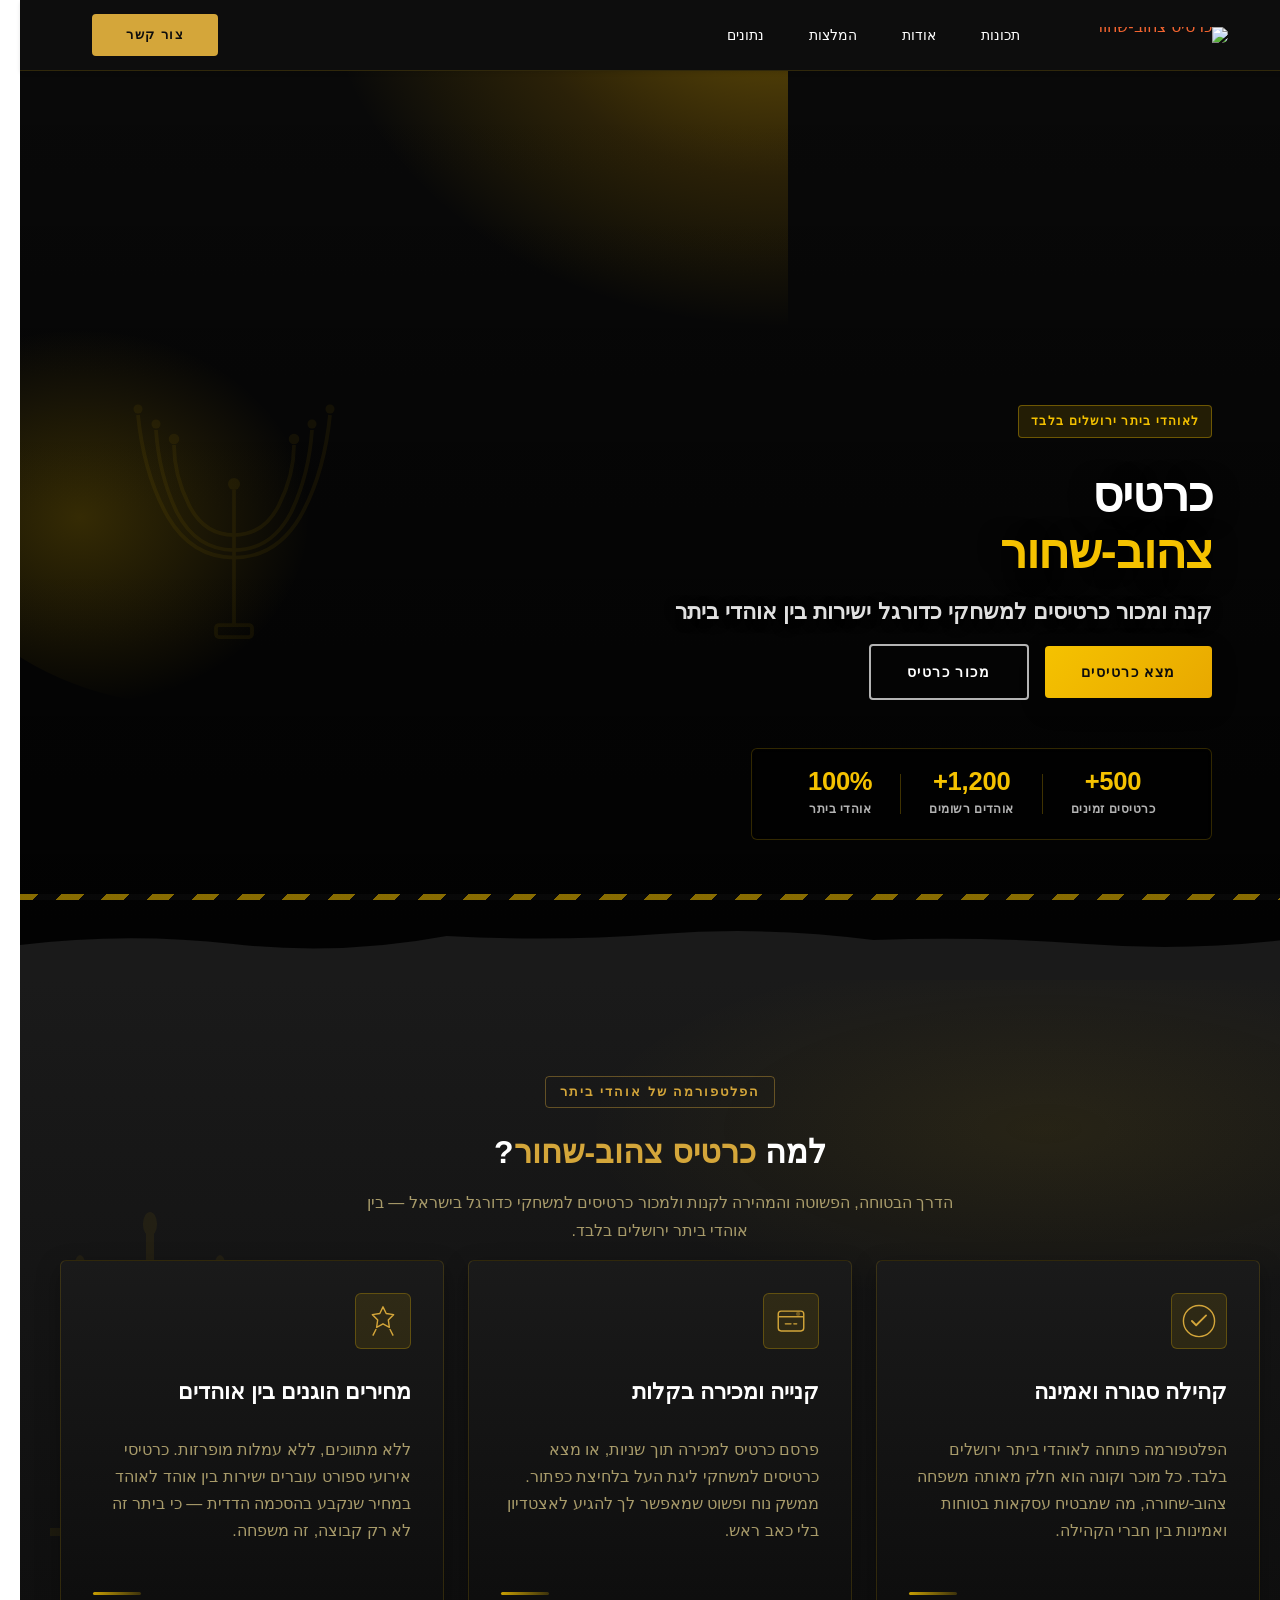
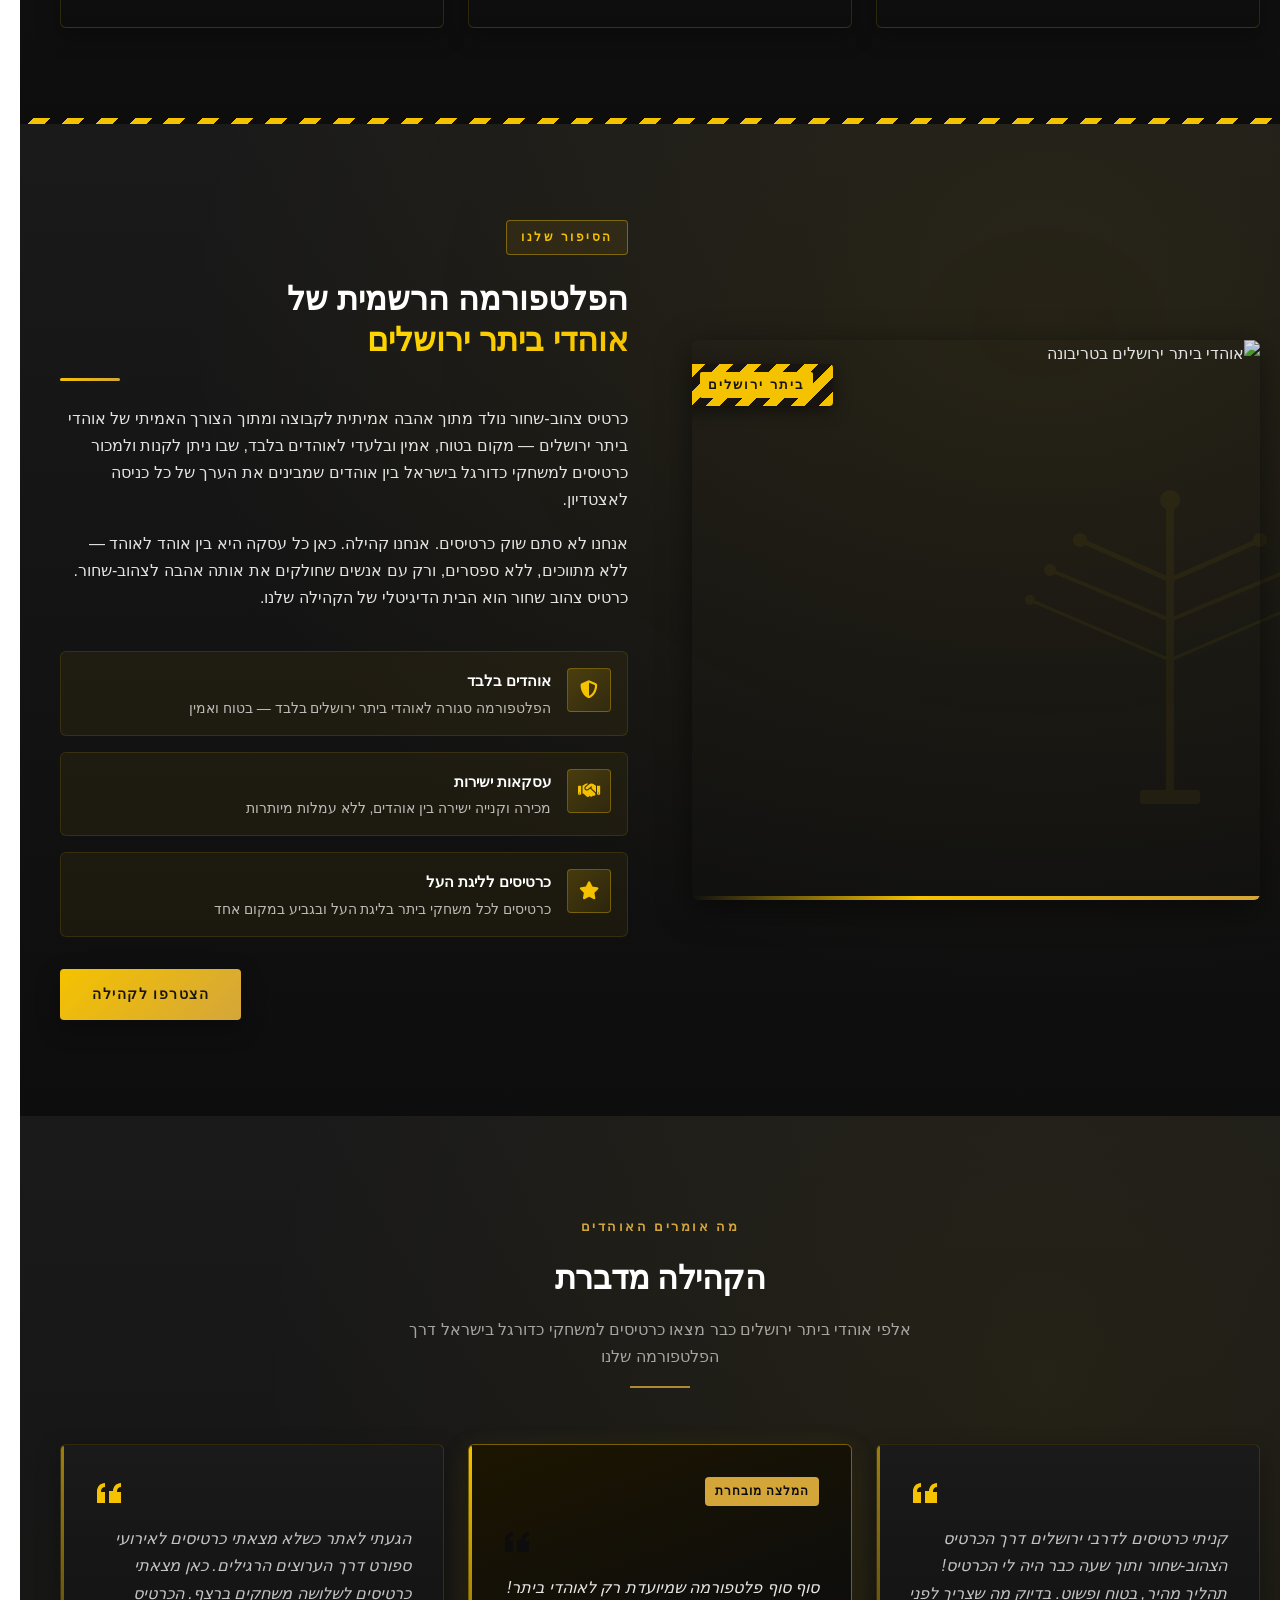
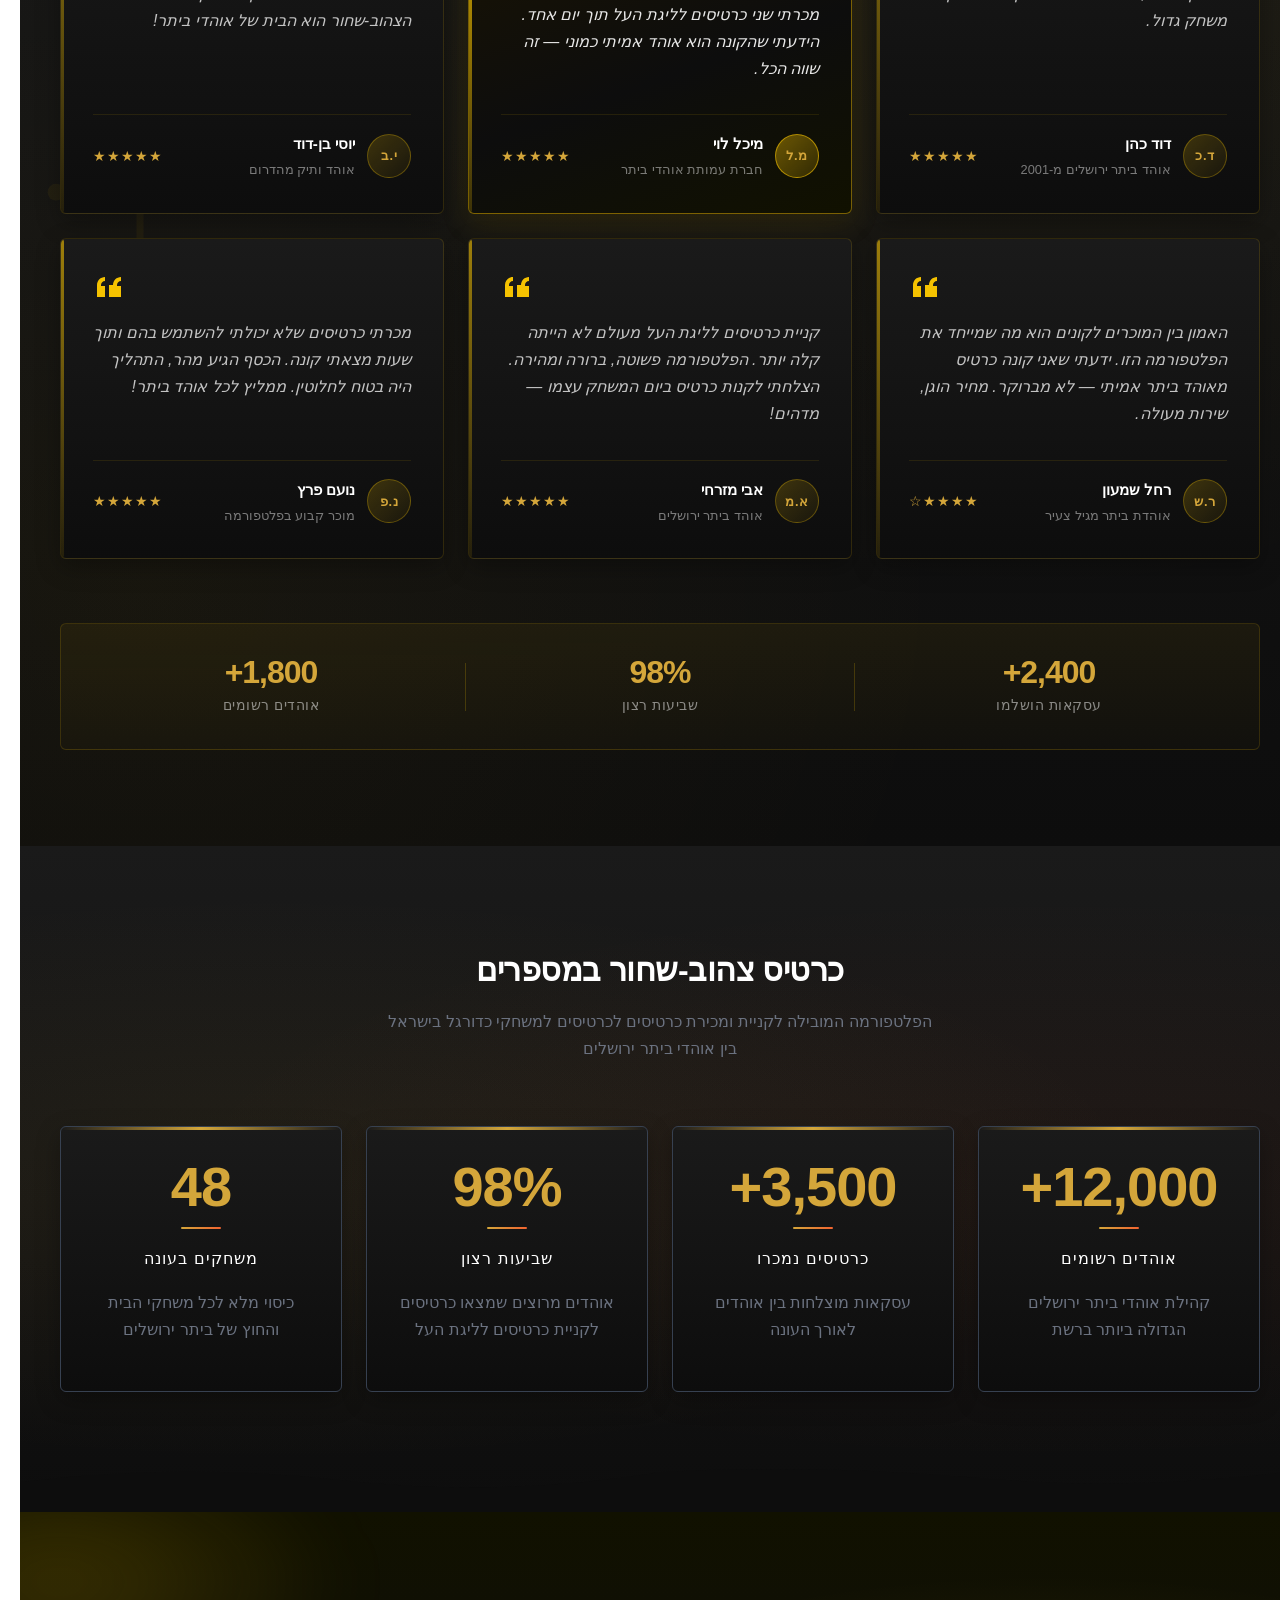
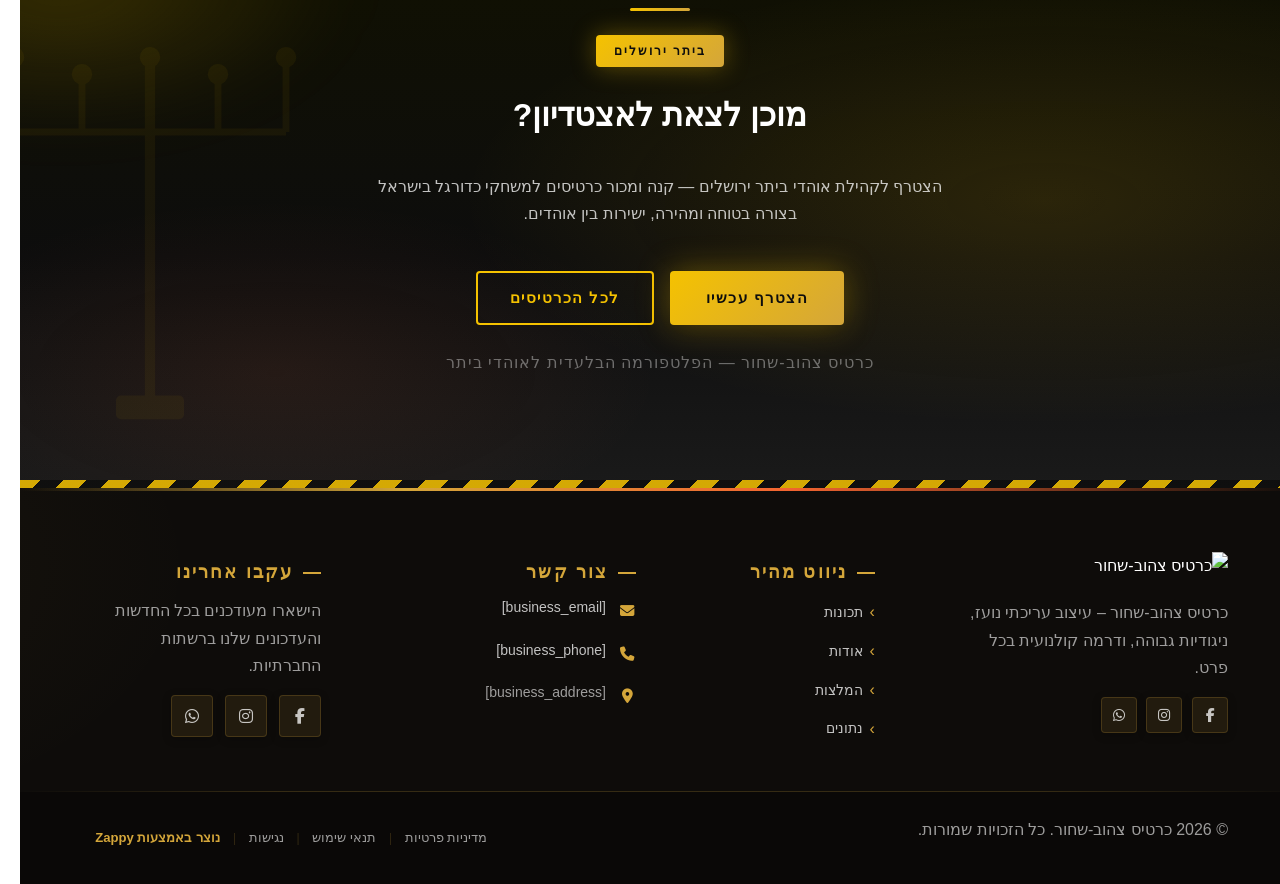
==== commit 189b4a53: "Incremental sync: 1 page(s) — update_button" ====
--- a/index.html
+++ b/index.html
@@ -1347,8 +1347,8 @@
     <h2 class="index-cta-headline">מוכן לצאת לאצטדיון?</h2>
     <p class="index-cta-subtext">הצטרף לקהילת אוהדי ביתר ירושלים — קנה ומכור כרטיסים למשחקי כדורגל בישראל בצורה בטוחה ומהירה, ישירות בין אוהדים.</p>
     <div class="index-cta-actions">
-      <a href="/contact" class="index-cta-btn-primary">הצטרף עכשיו</a>
-      <a href="/listings" class="index-cta-btn-secondary">לכל הכרטיסים</a>
+      <a href="/contact" class="index-cta-btn-primary" data-element-type="button" data-element-id="btn-1777298021458-fnokgewzd" data-native-element="true" style="outline: none;">הצטרף עכשיו</a>
+      <a href="/" class="index-cta-btn-secondary" data-element-type="button" data-element-id="btn-1777298021458-tziazq7fg" data-native-element="true" style="outline: none; color: rgb(245, 194, 0) !important; border-color: rgb(245, 194, 0) !important; background-color: transparent !important; background-image: none !important;">לכל הכרטיסים</a>
     </div>
     <p class="index-cta-footnote">כרטיס צהוב-שחור — הפלטפורמה הבלעדית לאוהדי ביתר</p>
   </div>
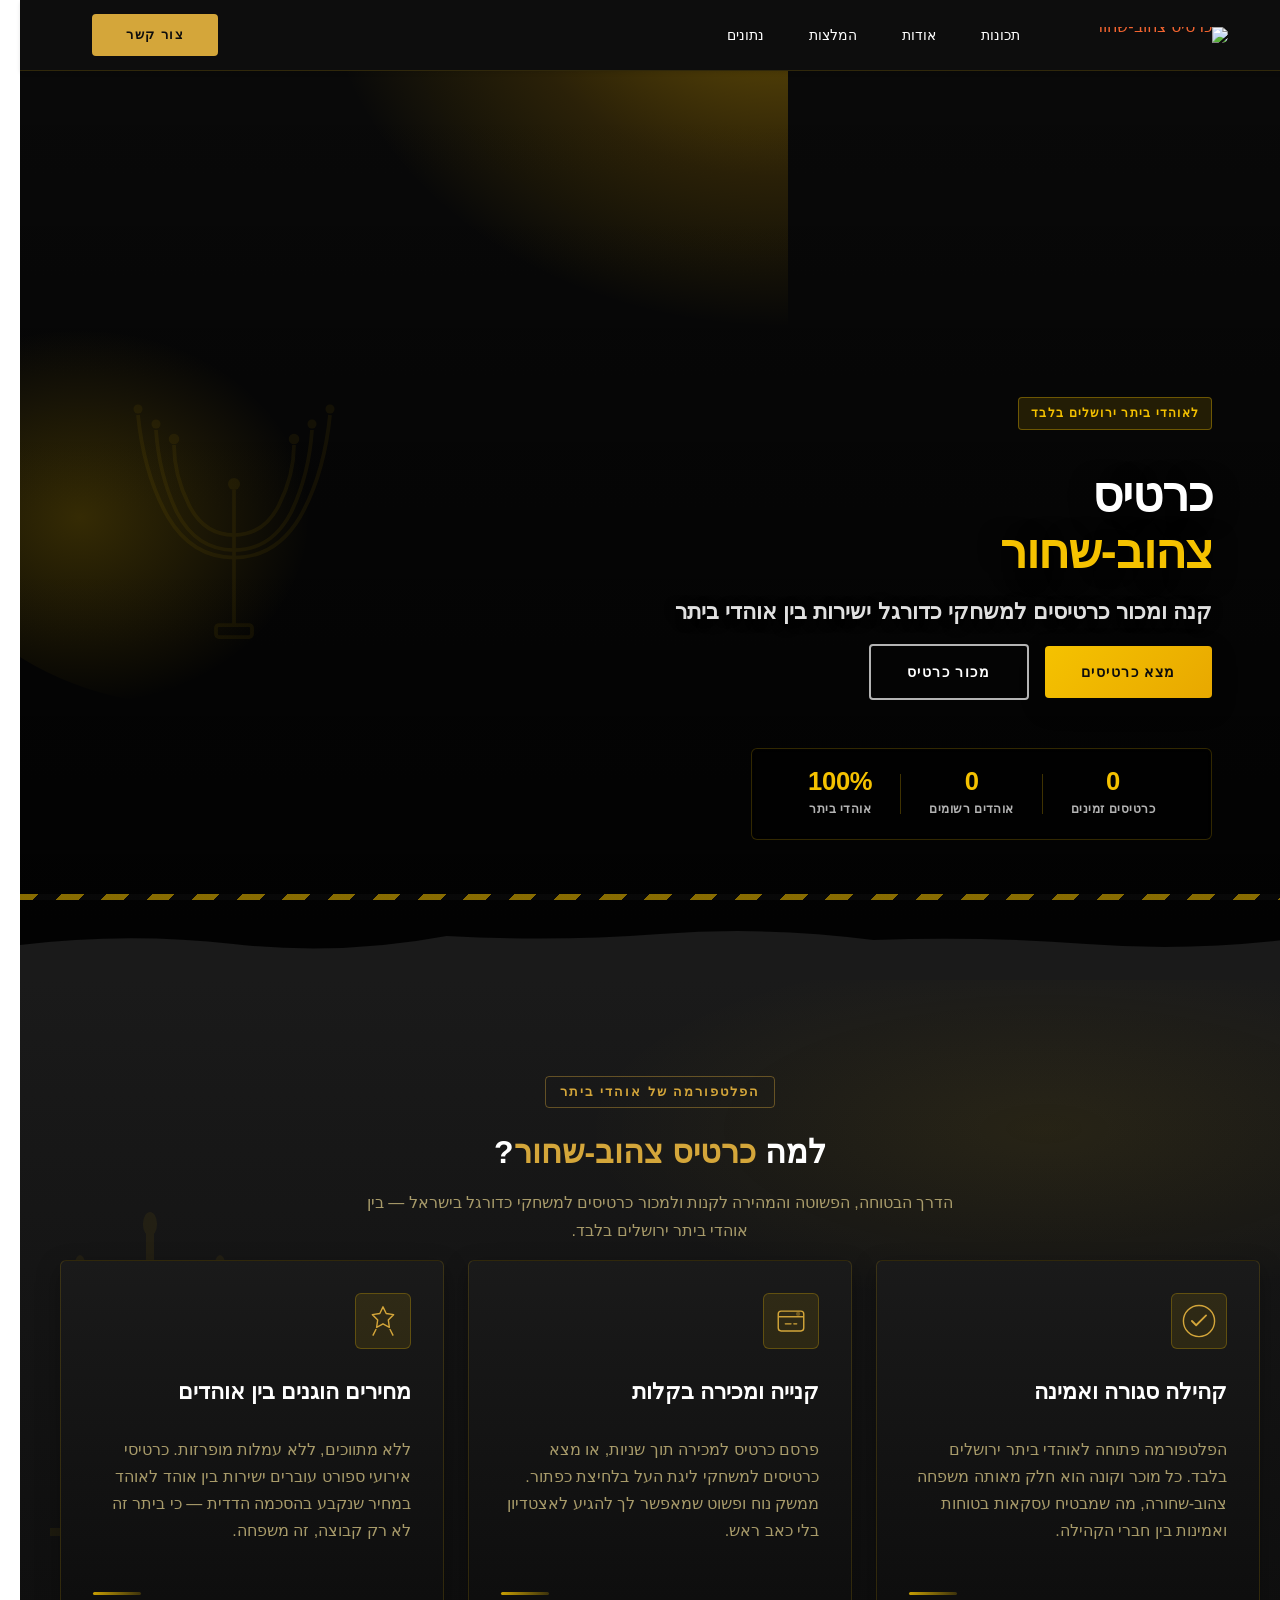
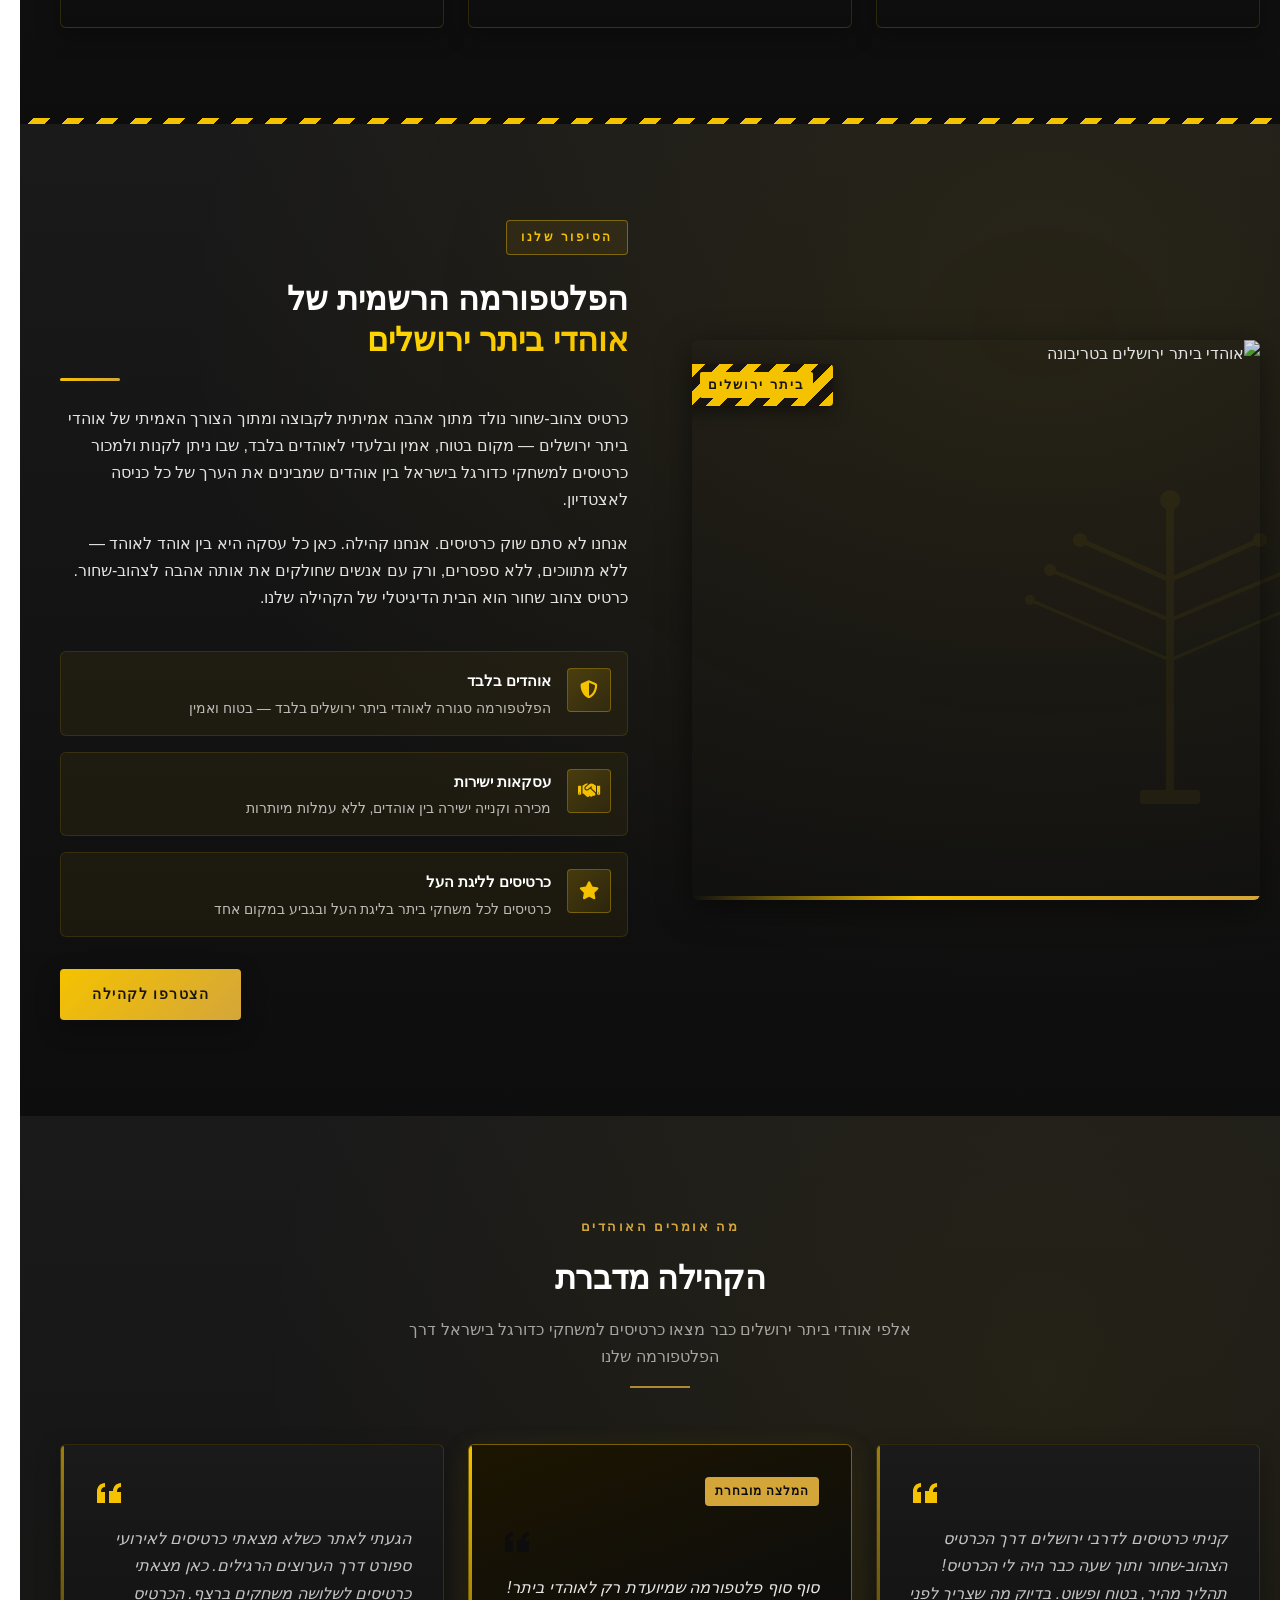
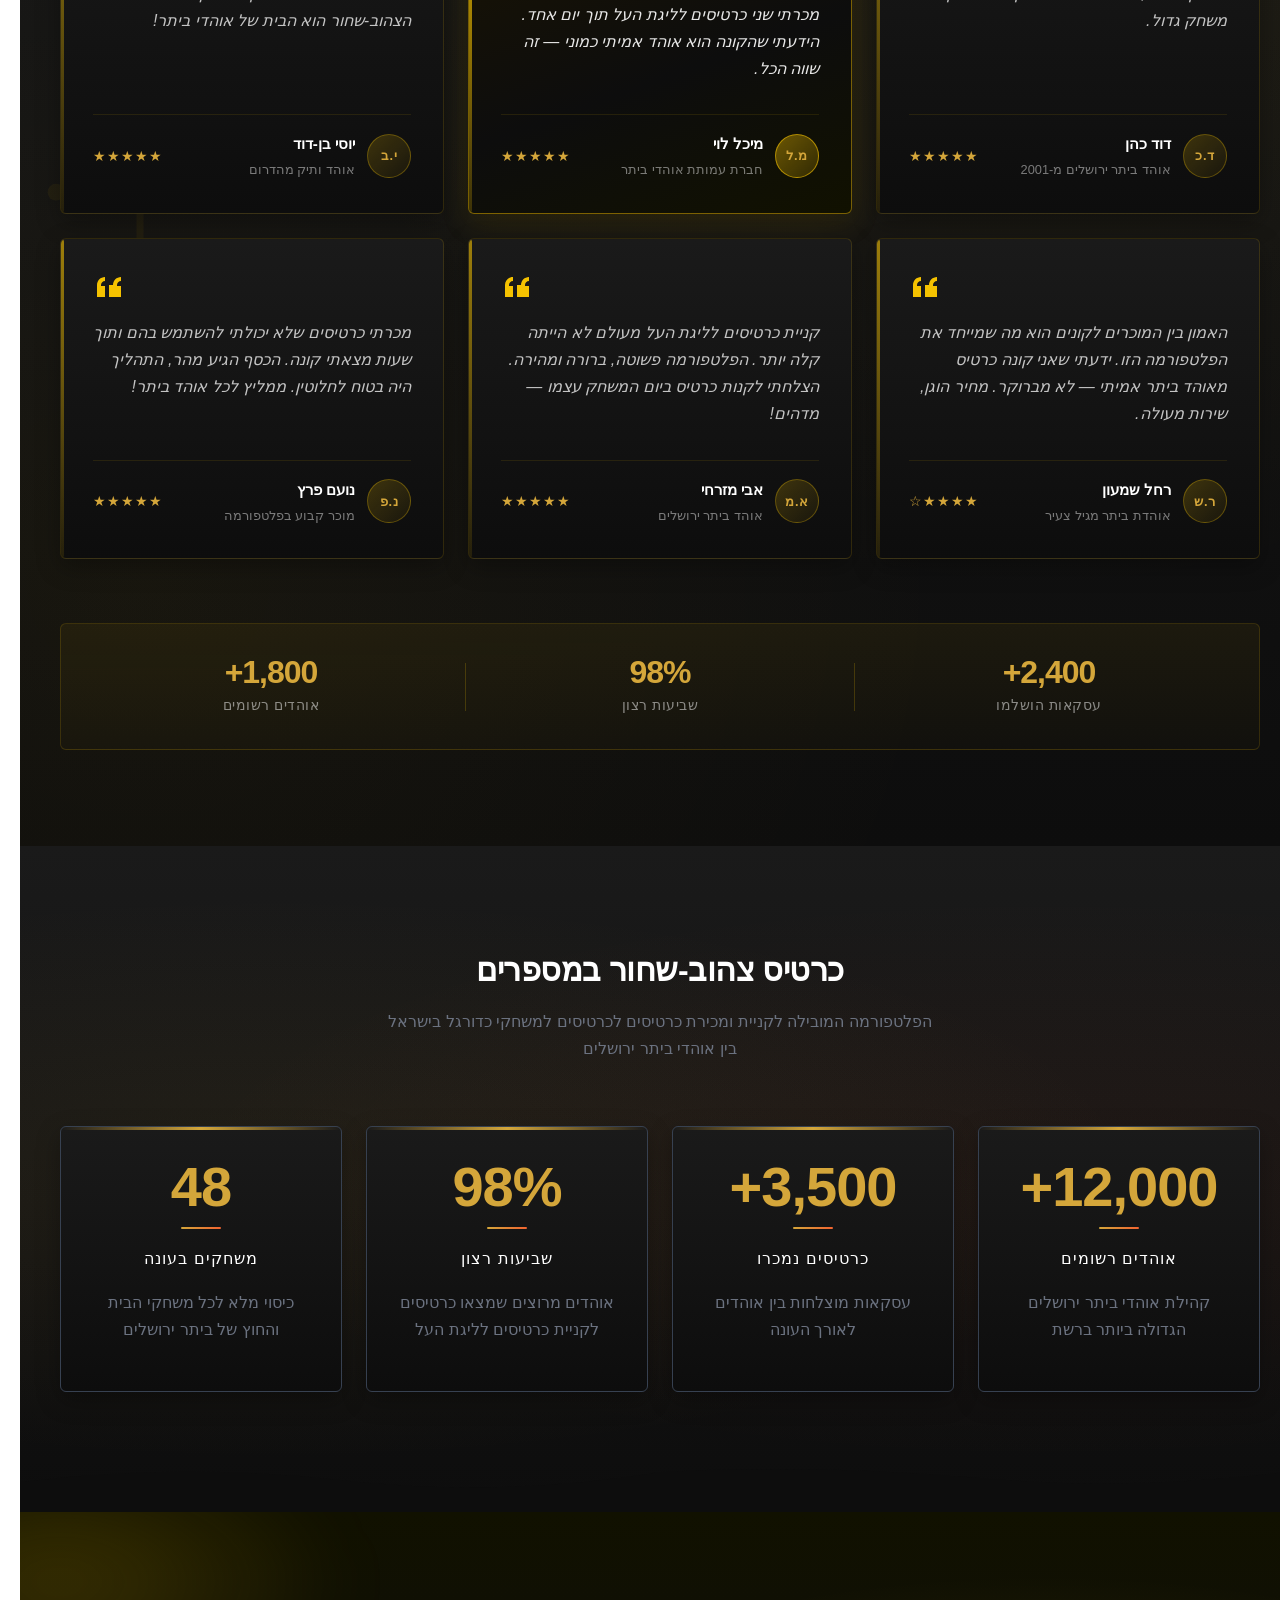
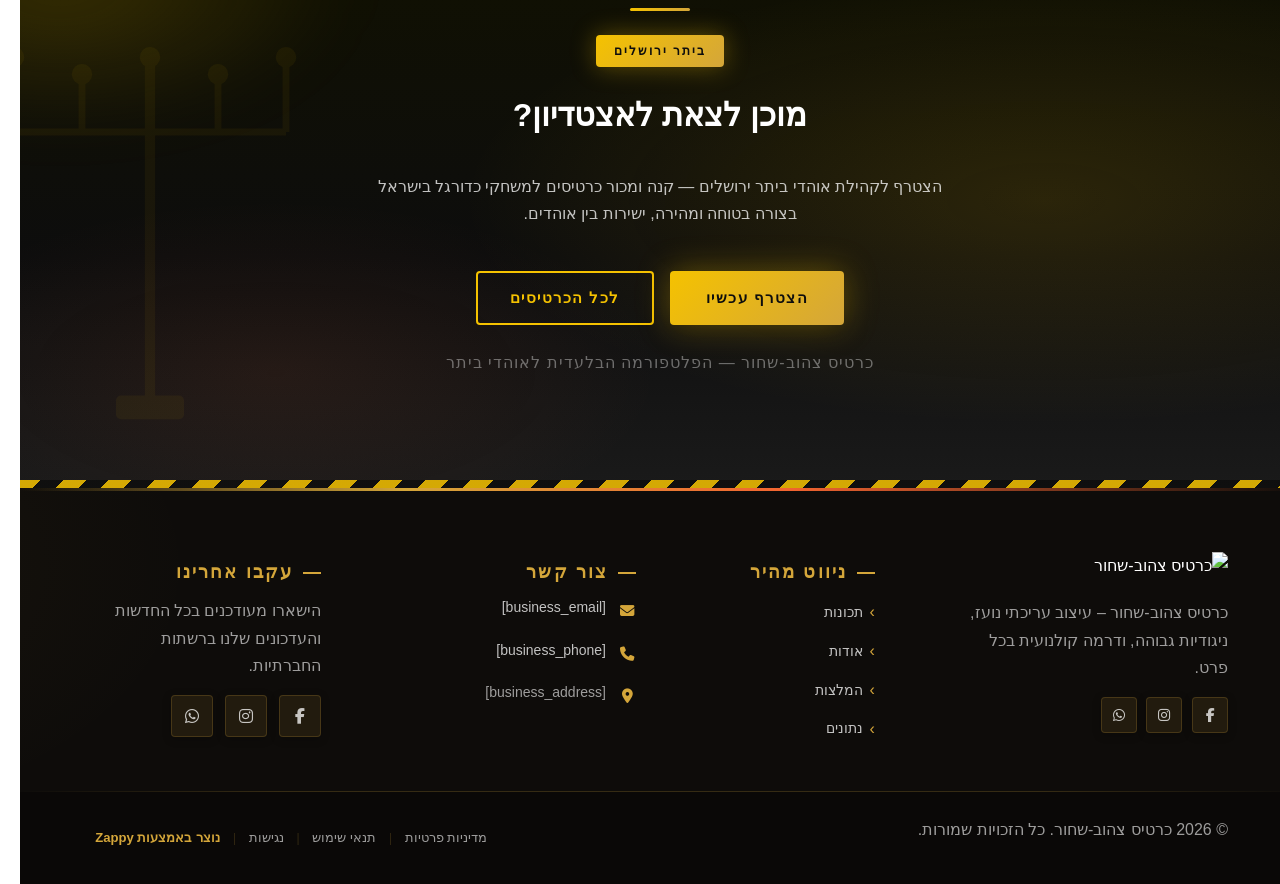
==== commit 4fae05b4: "Incremental sync: 1 page(s) — update_text" ====
--- a/index.html
+++ b/index.html
@@ -793,10 +793,10 @@
 </script>
   
   <main>
-    <section class="index-hero-section" data-layout-spec="בית-hero" dir="rtl" data-hero-type="fullscreen-scrim">
+    <section class="index-hero-section" data-layout-spec="בית-hero" dir="rtl" data-hero-type="fullscreen-scrim" id="index-hero-section">
   <!-- Background Image Layer -->
   <div class="index-hero-bg" aria-hidden="true">
-    <img data-hero-bg="true" data-placeholder="index-hero-image-1" data-context="Epic Beitar Jerusalem football match atmosphere: packed stadium with yellow and black scarves waving, dramatic floodlights cutting through smoke, golden confetti falling, passionate fans in yellow jerseys cheering in the stands, cinematic wide angle shot, high contrast dramatic lighting, yellow smoke filling the air above the crowd" width="1200" height="700" src="/assets/site-index-hero-image-1.webp" alt="אוהדי ביתר ירושלים באצטדיון">
+    <img data-hero-bg="true" data-placeholder="index-hero-image-1" data-context="Epic Beitar Jerusalem football match atmosphere: packed stadium with yellow and black scarves waving, dramatic floodlights cutting through smoke, golden confetti falling, passionate fans in yellow jerseys cheering in the stands, cinematic wide angle shot, high contrast dramatic lighting, yellow smoke filling the air above the crowd" width="1200" height="700" src="/assets/site-index-hero-image-1.webp" alt="אוהדי ביתר ירושלים באצטדיון" data-hero-background="true" data-element-type="image" data-element-id="img-1777298397980-o2afv7bnb">
   </div>
 
   <!-- Scrim Overlay -->
@@ -850,9 +850,9 @@
   <div class="index-hero-container">
     <div class="index-hero-content">
       <!-- Label -->
-      <span class="index-hero-label">לאוהדי ביתר ירושלים בלבד</span>
-
-      <!-- Main Headline -->
+      <p class="zappy-editable"><span class="index-hero-label">לאוהדי ביתר ירושלים בלבד</span>
+
+      </p><!-- Main Headline -->
       <h1 class="index-hero-title">כרטיס<br><span class="index-hero-title-accent">צהוב-שחור</span></h1>
 
       <!-- Subtitle -->
@@ -860,19 +860,19 @@
 
       <!-- CTA Buttons -->
       <div class="index-hero-ctas">
-        <a href="#tickets" class="index-hero-btn-primary">מצא כרטיסים</a>
-        <a href="#sell" class="index-hero-btn-secondary">מכור כרטיס</a>
+        <a href="#tickets" class="index-hero-btn-primary" data-element-type="button" data-element-id="btn-1777298397975-k82rap5f4" data-native-element="true">מצא כרטיסים</a>
+        <a href="#sell" class="index-hero-btn-secondary" data-element-type="button" data-element-id="btn-1777298397975-06e560j4v" data-native-element="true">מכור כרטיס</a>
       </div>
 
       <!-- Stats Bar -->
       <div class="index-hero-stats">
-        <div class="index-hero-stat">
-          <span class="index-hero-stat-number">500+</span>
-          <span class="index-hero-stat-label">כרטיסים זמינים</span>
+        <div class="index-hero-stat" style="">
+          <span class="index-hero-stat-number" style="">0</span>
+          <span class="index-hero-stat-label" style="">כרטיסים זמינים</span>
         </div>
         <div class="index-hero-stat-divider" aria-hidden="true"></div>
         <div class="index-hero-stat">
-          <span class="index-hero-stat-number">1,200+</span>
+          <span class="index-hero-stat-number" style="">0</span>
           <span class="index-hero-stat-label">אוהדים רשומים</span>
         </div>
         <div class="index-hero-stat-divider" aria-hidden="true"></div>
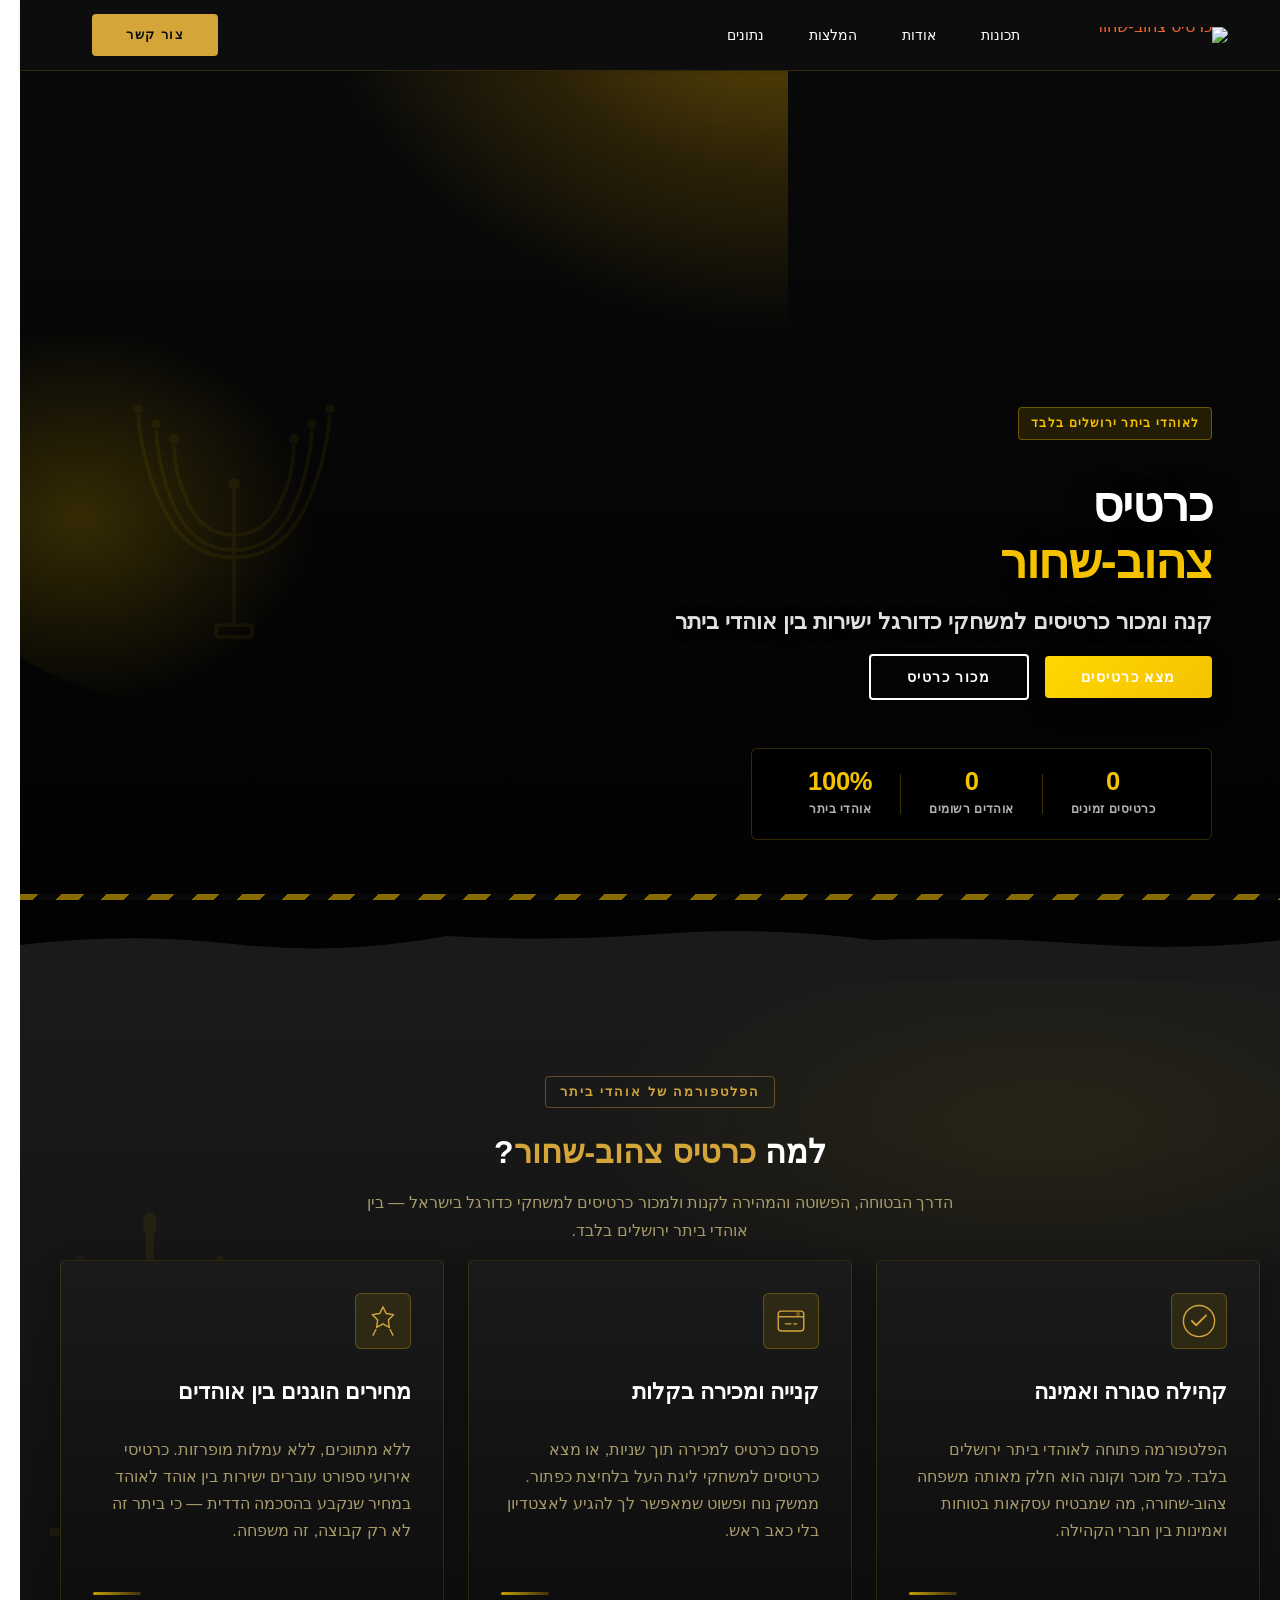
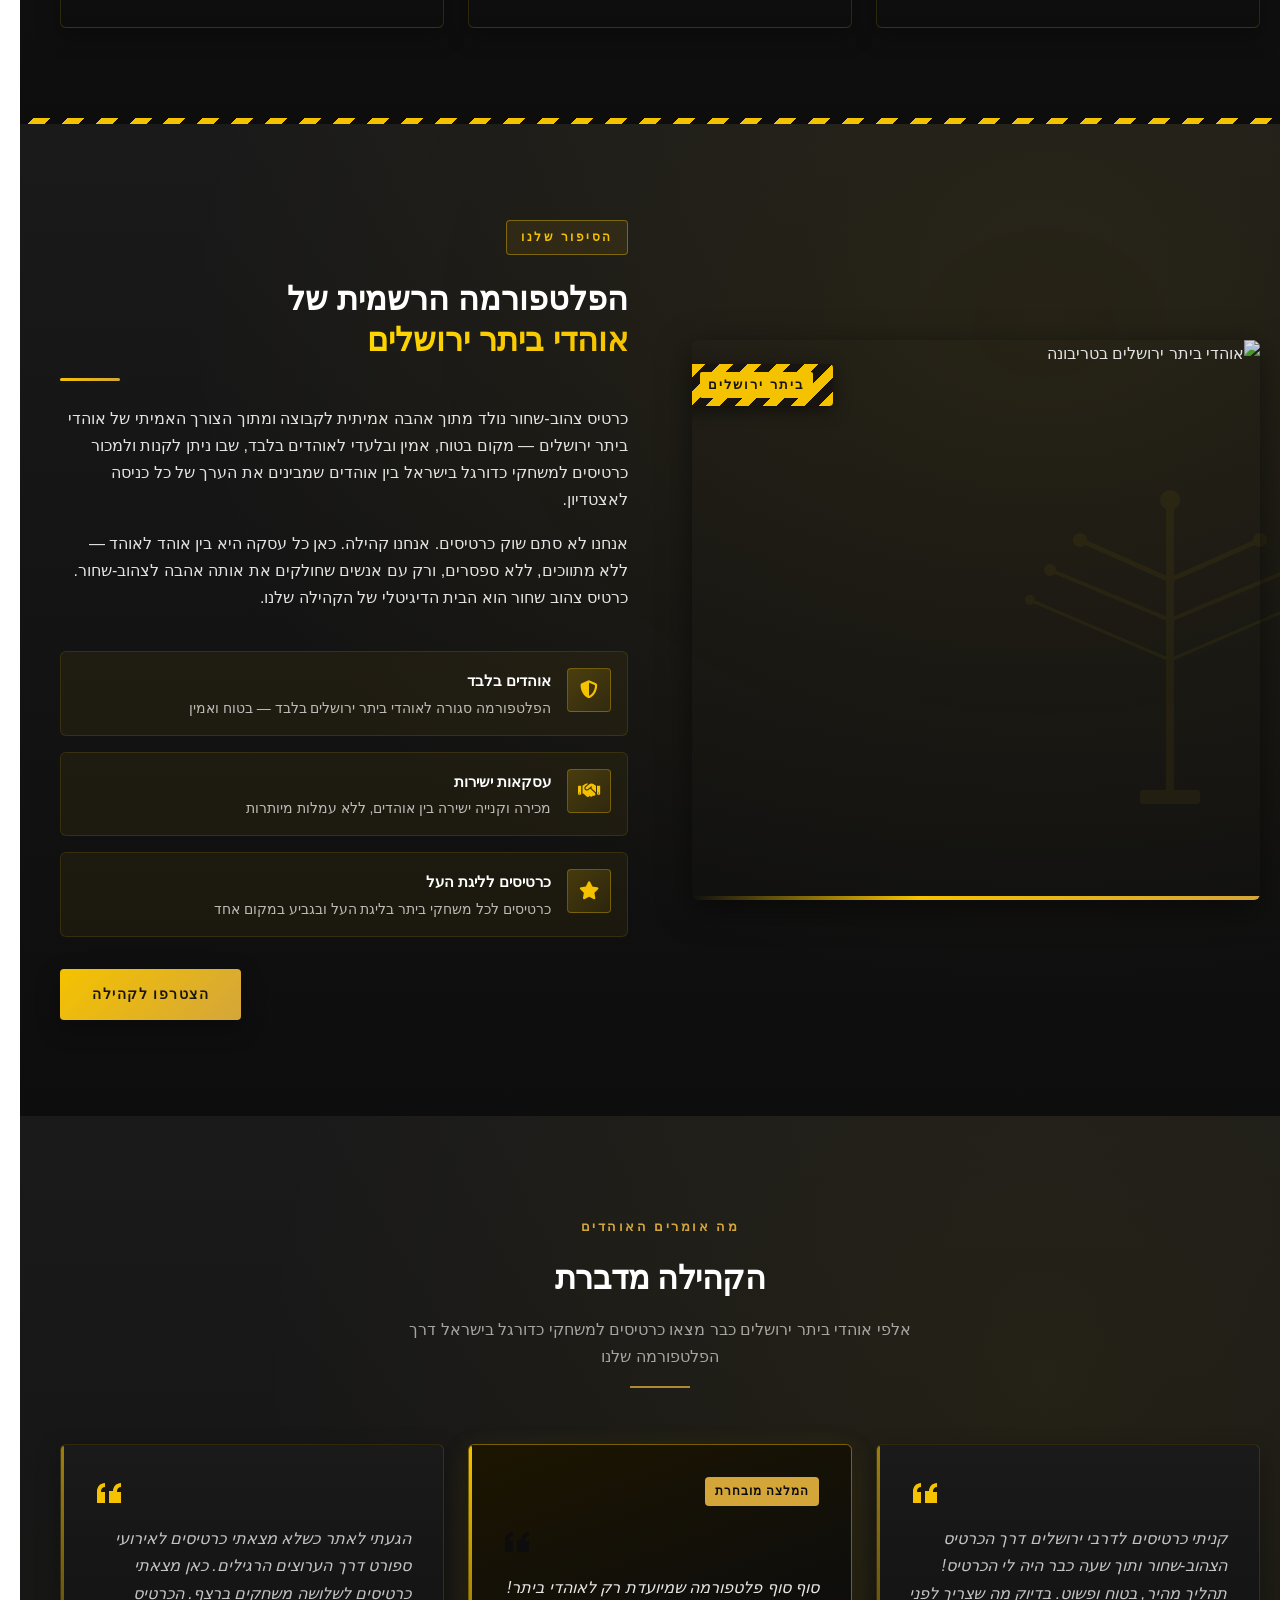
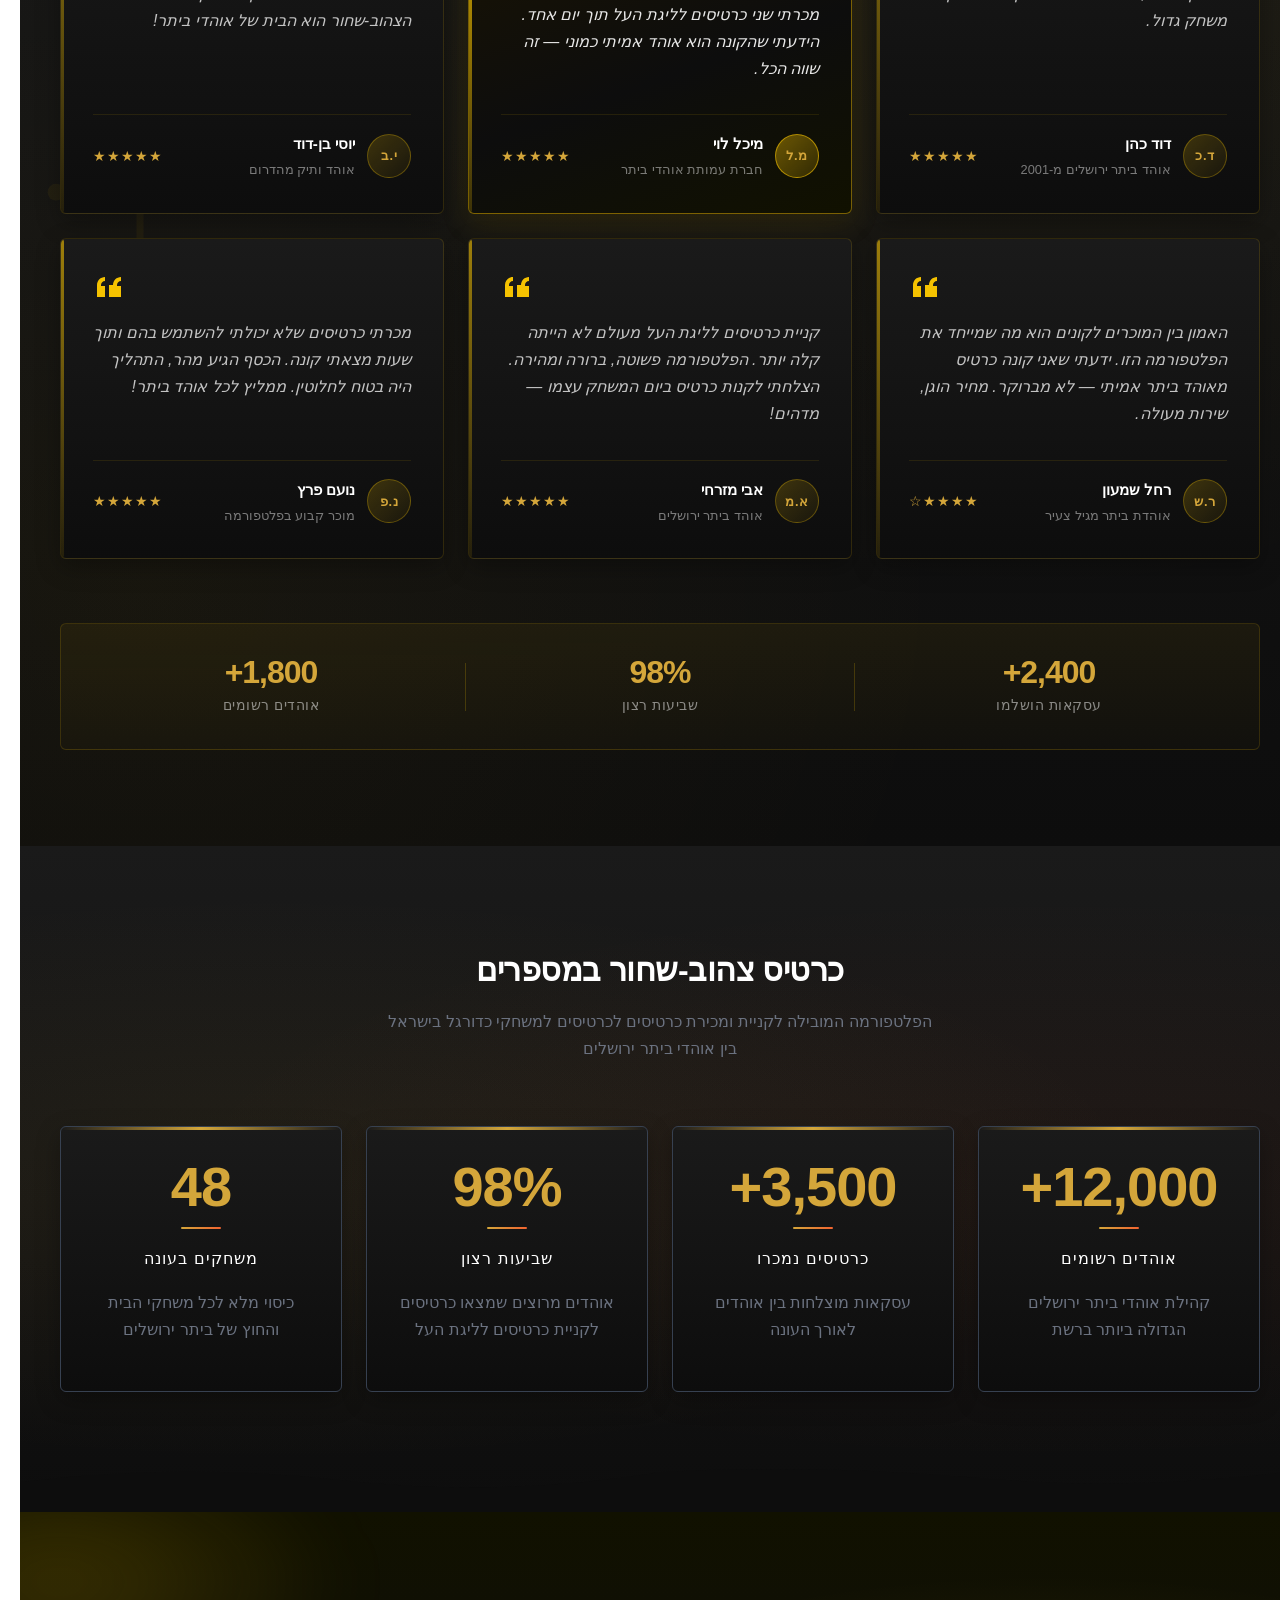
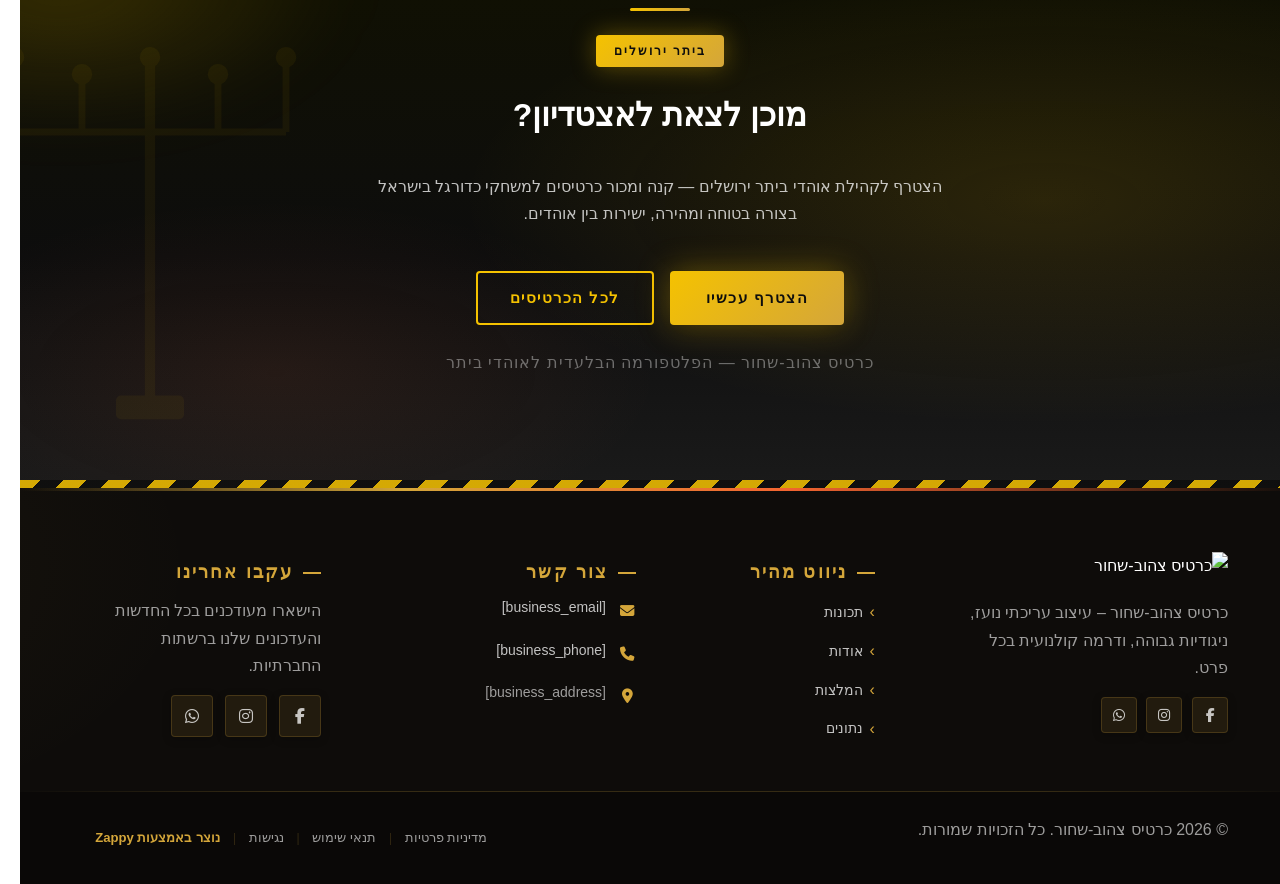
==== commit 4b8b0bf4: "Incremental sync: 1 page(s) — update_button" ====
--- a/index.html
+++ b/index.html
@@ -850,7 +850,7 @@
   <div class="index-hero-container">
     <div class="index-hero-content">
       <!-- Label -->
-      <p class="zappy-editable"><span class="index-hero-label">לאוהדי ביתר ירושלים בלבד</span>
+      <p><span class="index-hero-label">לאוהדי ביתר ירושלים בלבד</span>
 
       </p><!-- Main Headline -->
       <h1 class="index-hero-title">כרטיס<br><span class="index-hero-title-accent">צהוב-שחור</span></h1>
@@ -860,8 +860,8 @@
 
       <!-- CTA Buttons -->
       <div class="index-hero-ctas">
-        <a href="#tickets" class="index-hero-btn-primary" data-element-type="button" data-element-id="btn-1777298397975-k82rap5f4" data-native-element="true">מצא כרטיסים</a>
-        <a href="#sell" class="index-hero-btn-secondary" data-element-type="button" data-element-id="btn-1777298397975-06e560j4v" data-native-element="true">מכור כרטיס</a>
+        <a href="#tickets" class="index-hero-btn-primary btn btn-primary" data-element-type="button" data-element-id="btn-1777298397975-k82rap5f4" data-native-element="true" style="outline: none; border-color: transparent !important; color: rgb(255, 255, 255) !important; background-color: transparent !important; background-image: linear-gradient(135deg, rgb(255, 215, 0), rgb(245, 194, 0)) !important;">מצא כרטיסים</a>
+        <a href="#sell" class="index-hero-btn-secondary btn btn-outline btn-secondary" data-element-type="button" data-element-id="btn-1777298397975-06e560j4v" data-native-element="true" style="outline: none; color: rgb(255, 255, 255) !important; border-color: rgb(255, 255, 255) !important; background-color: transparent !important; background-image: none !important;">מכור כרטיס</a>
       </div>
 
       <!-- Stats Bar -->
